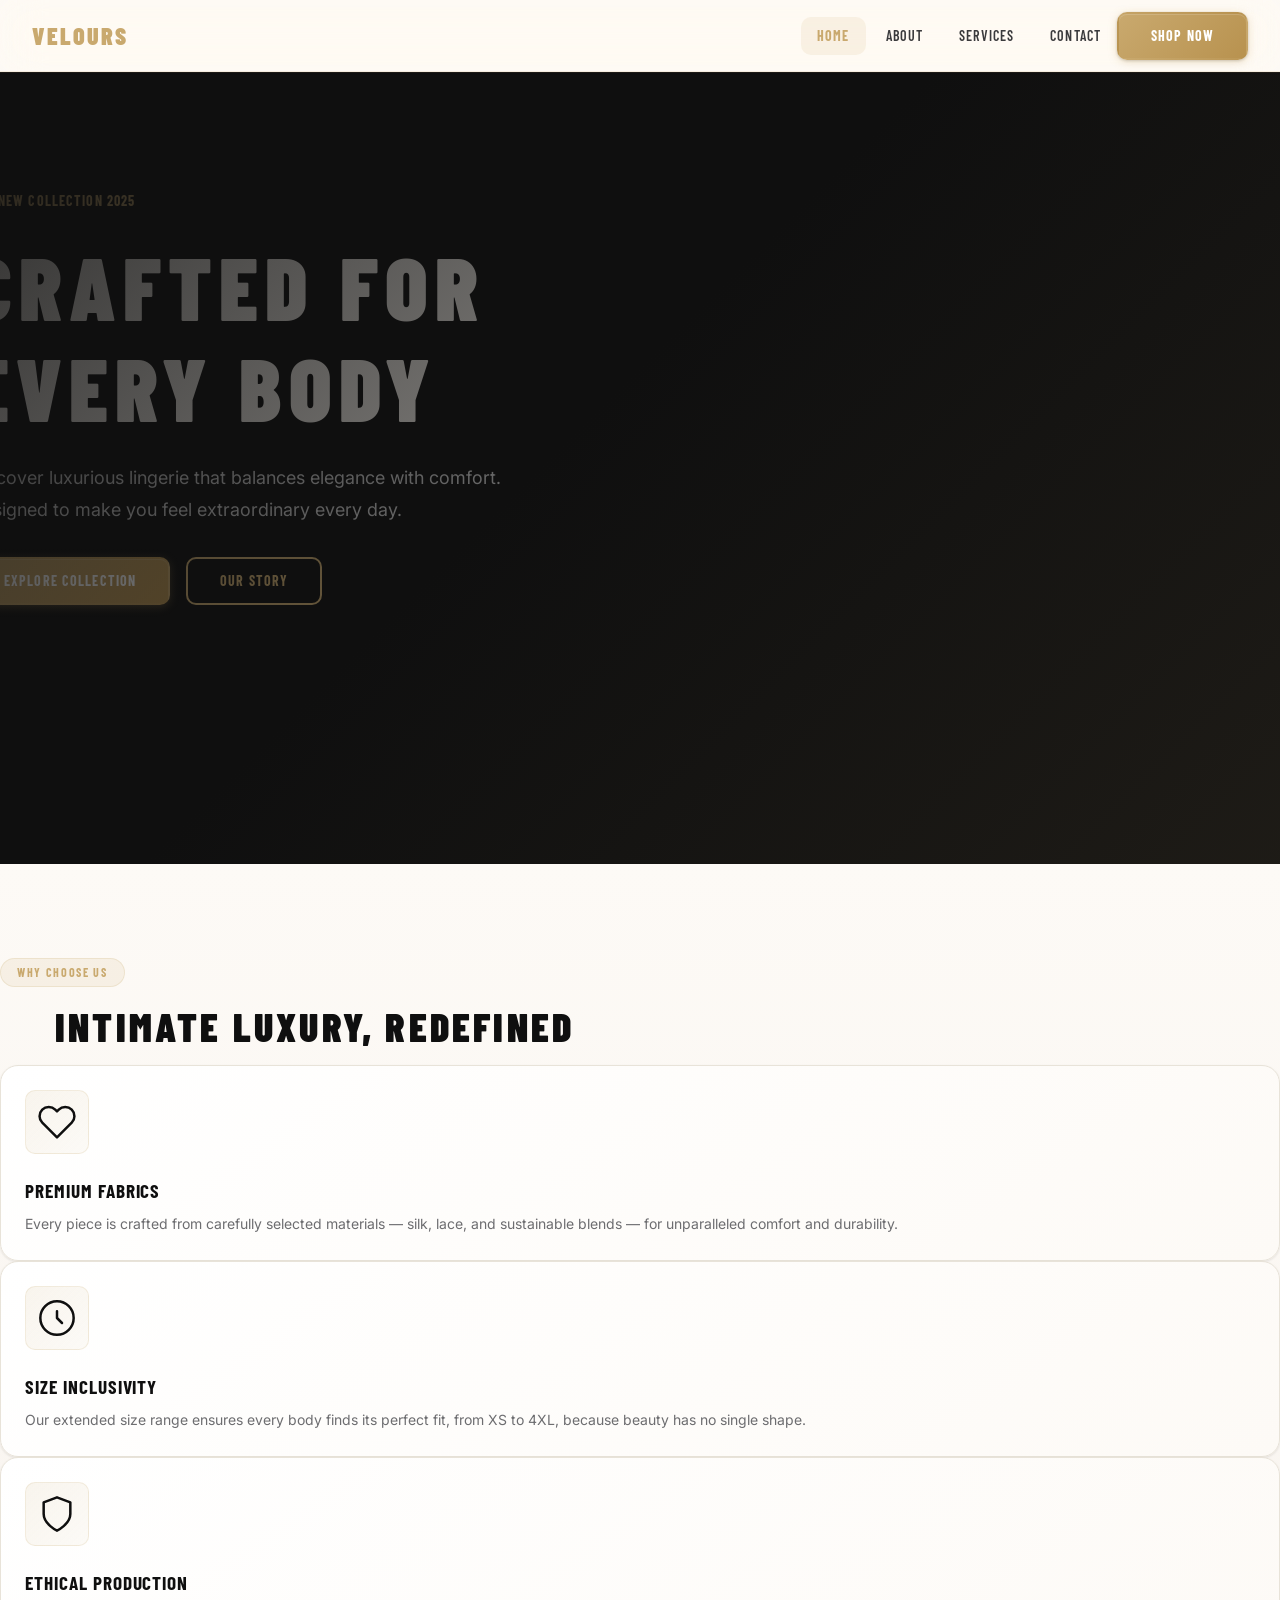
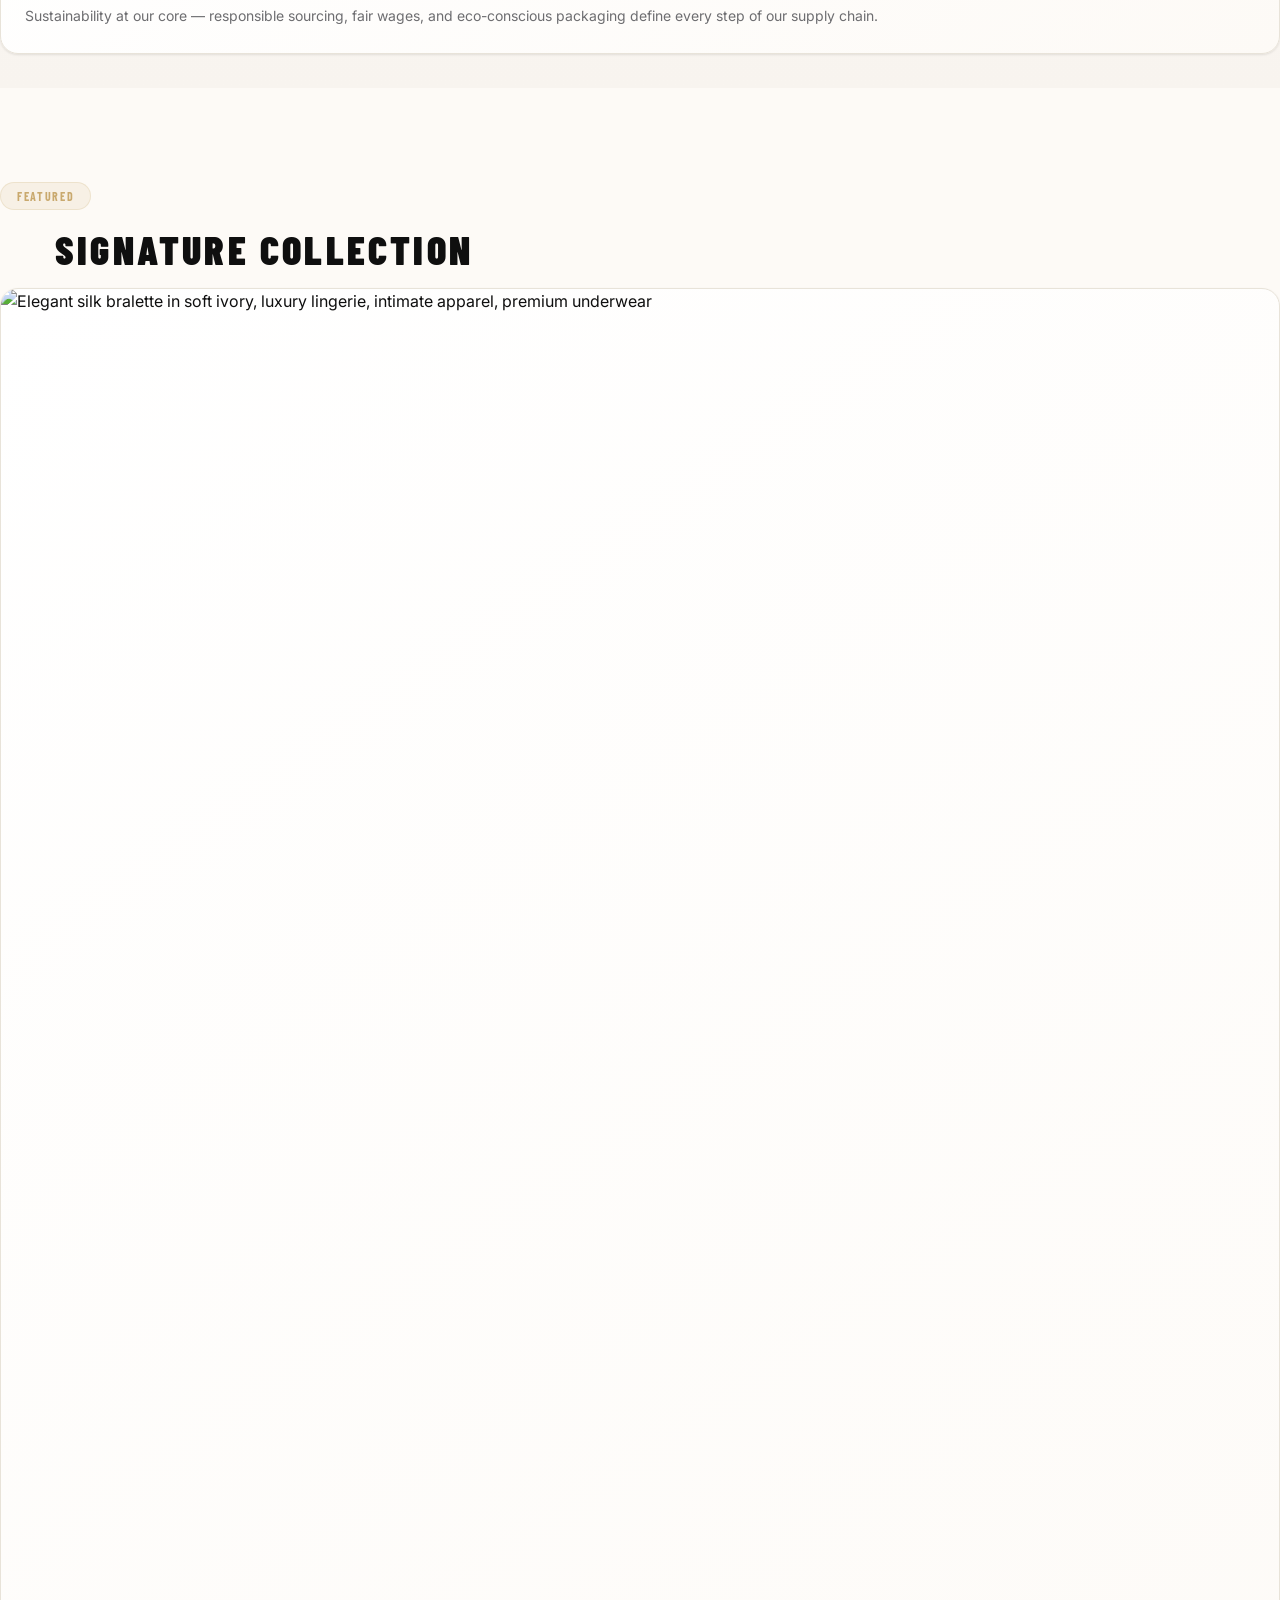
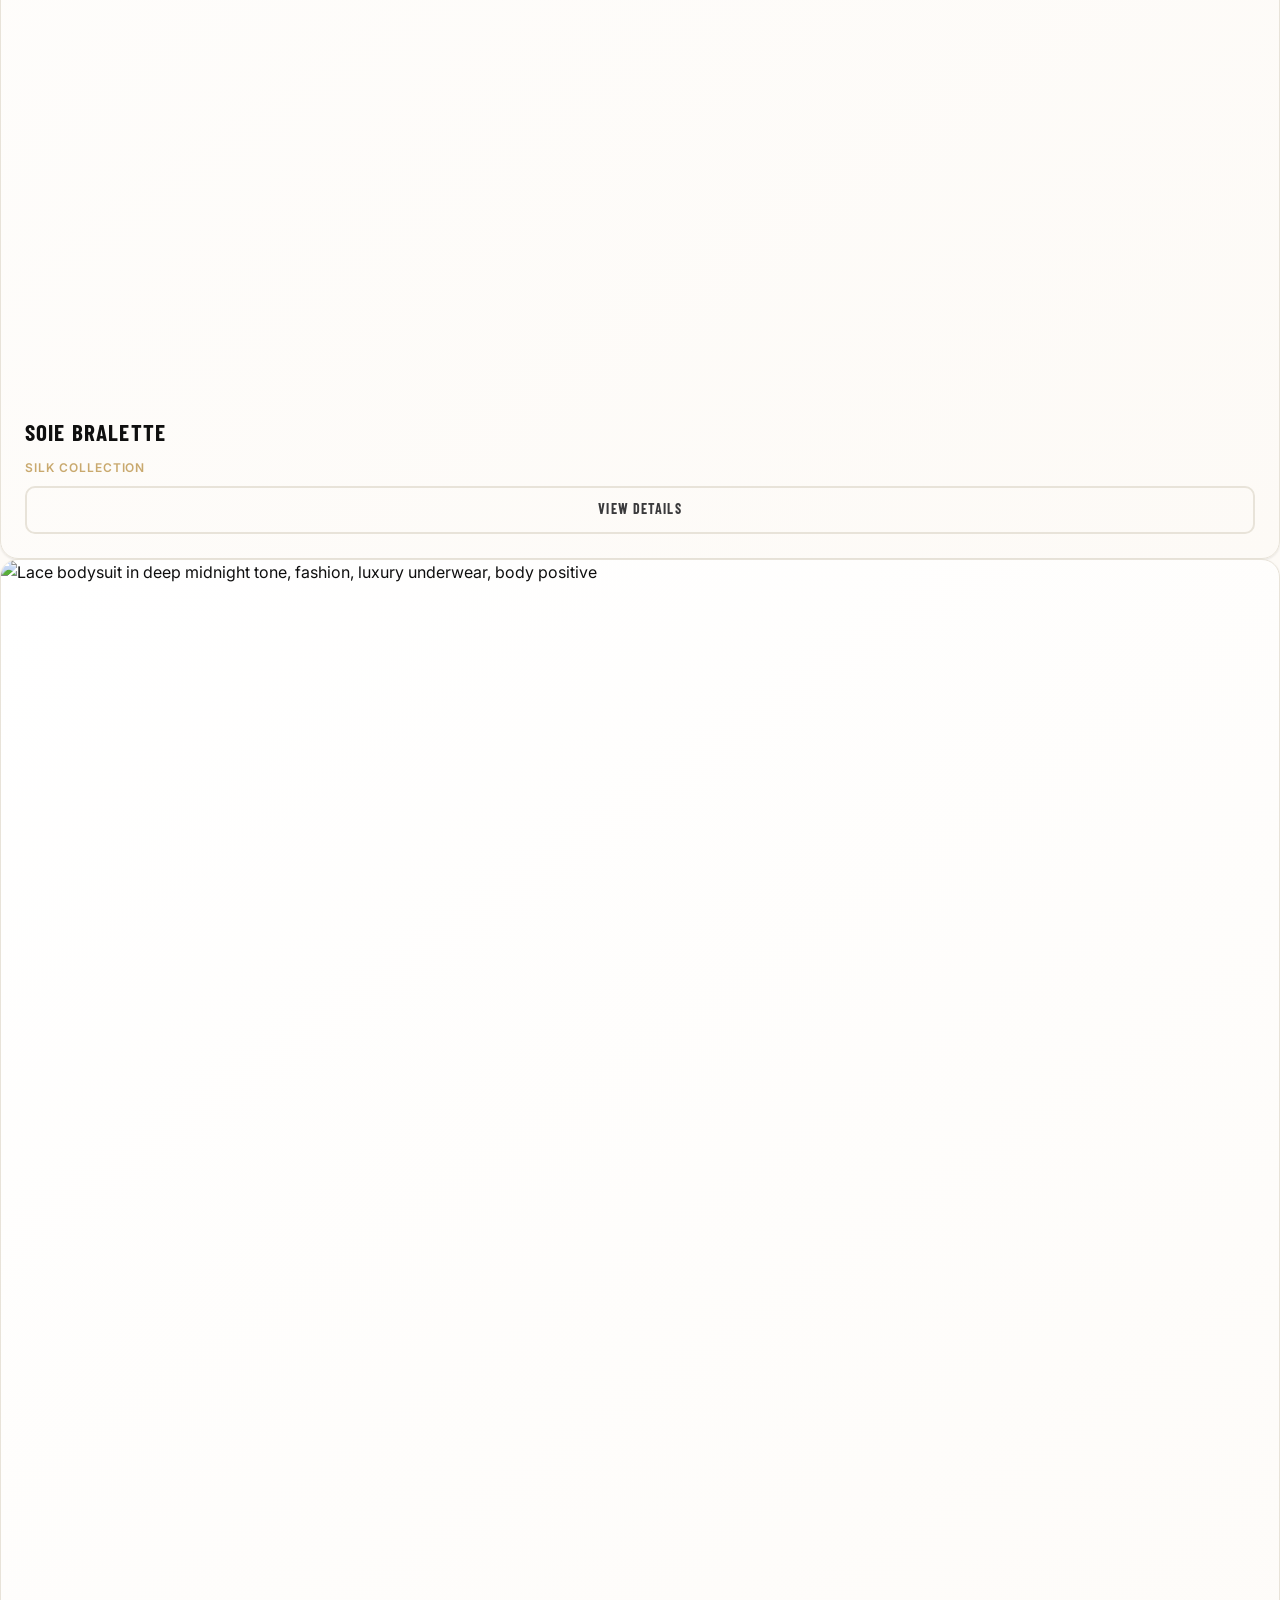
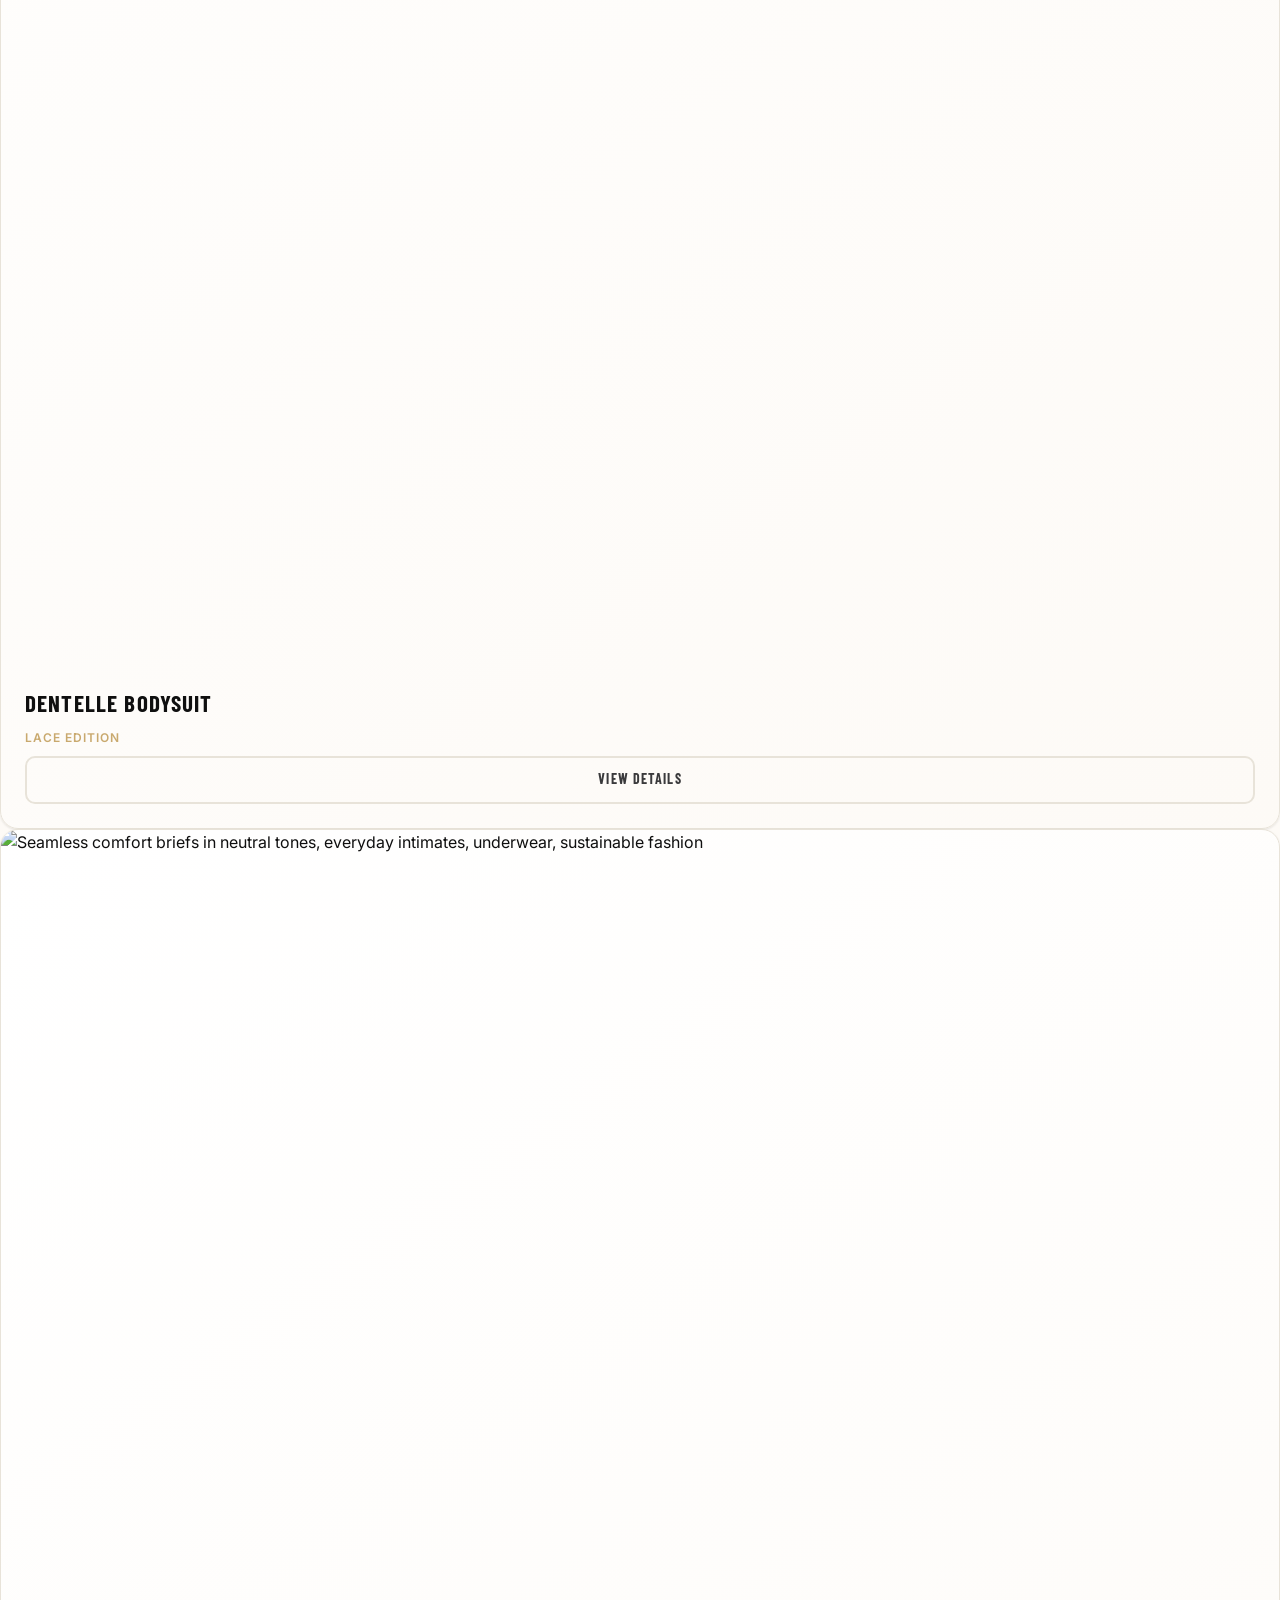
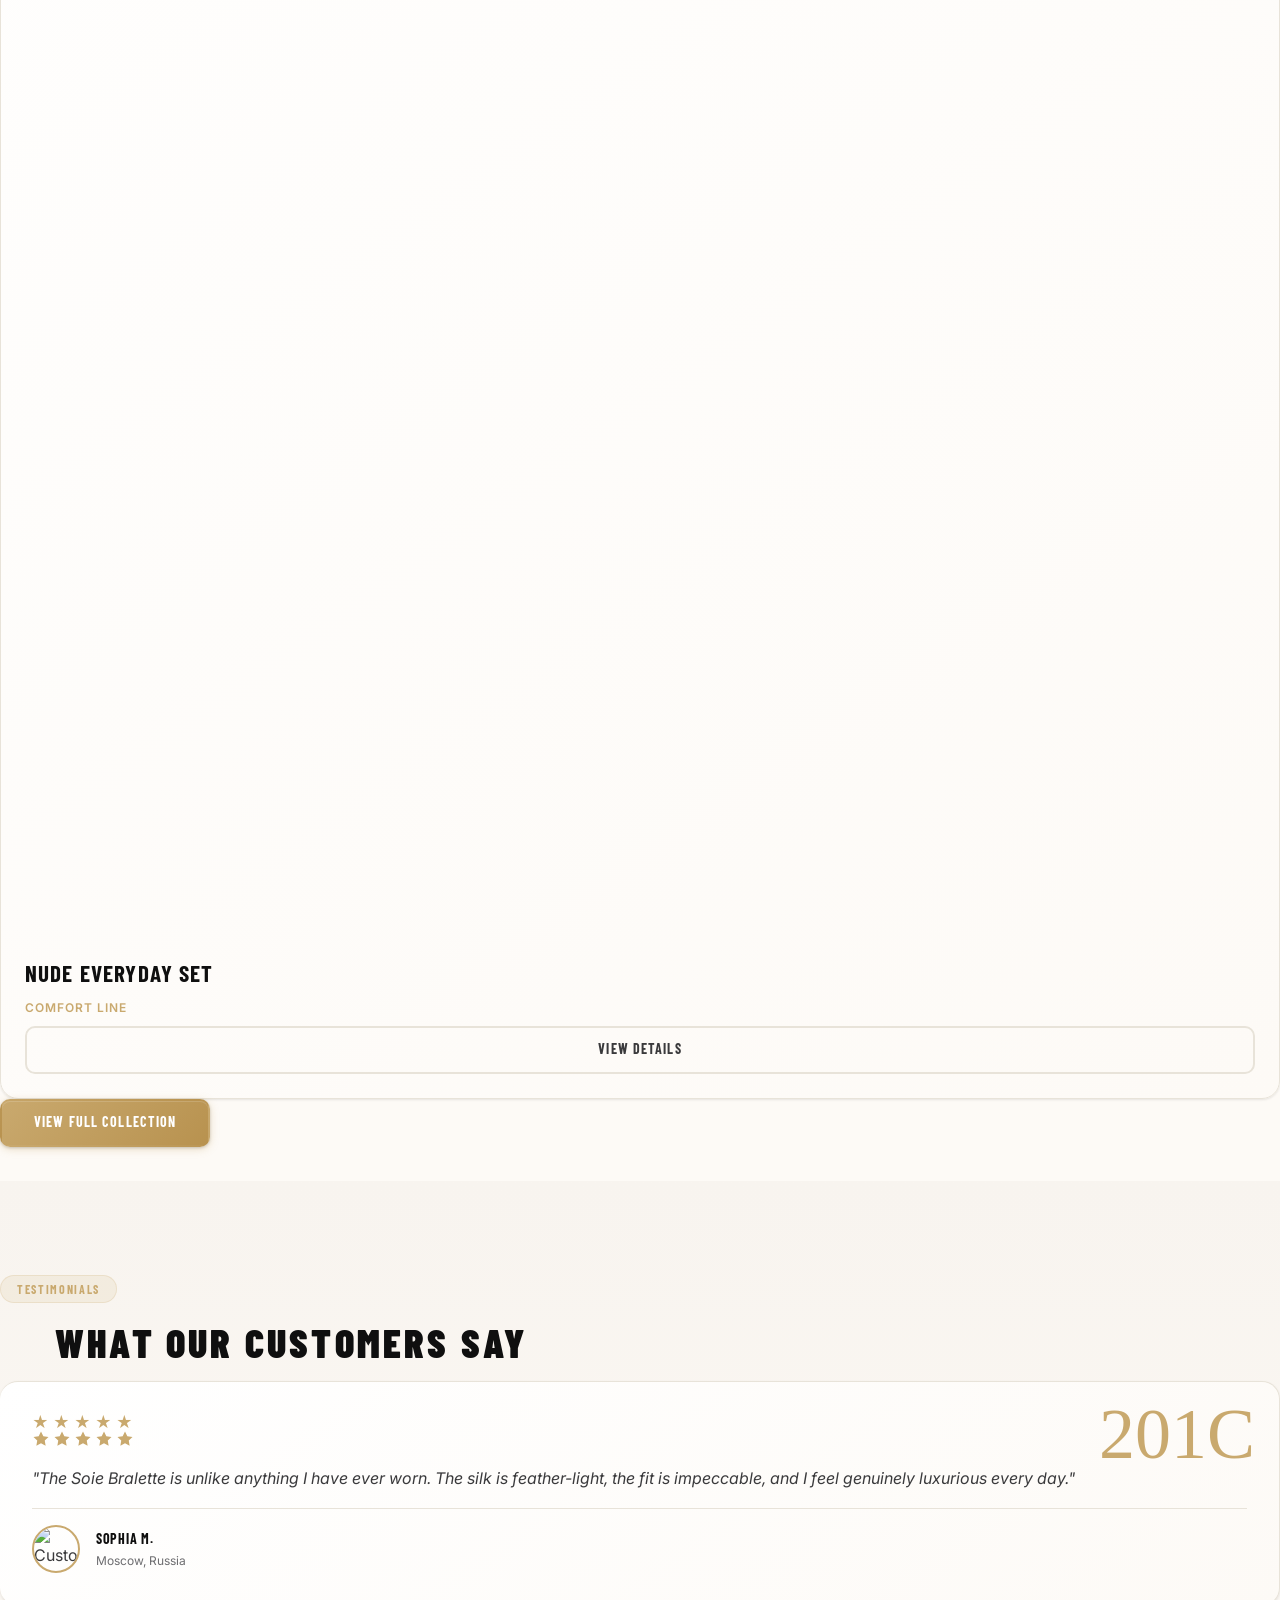
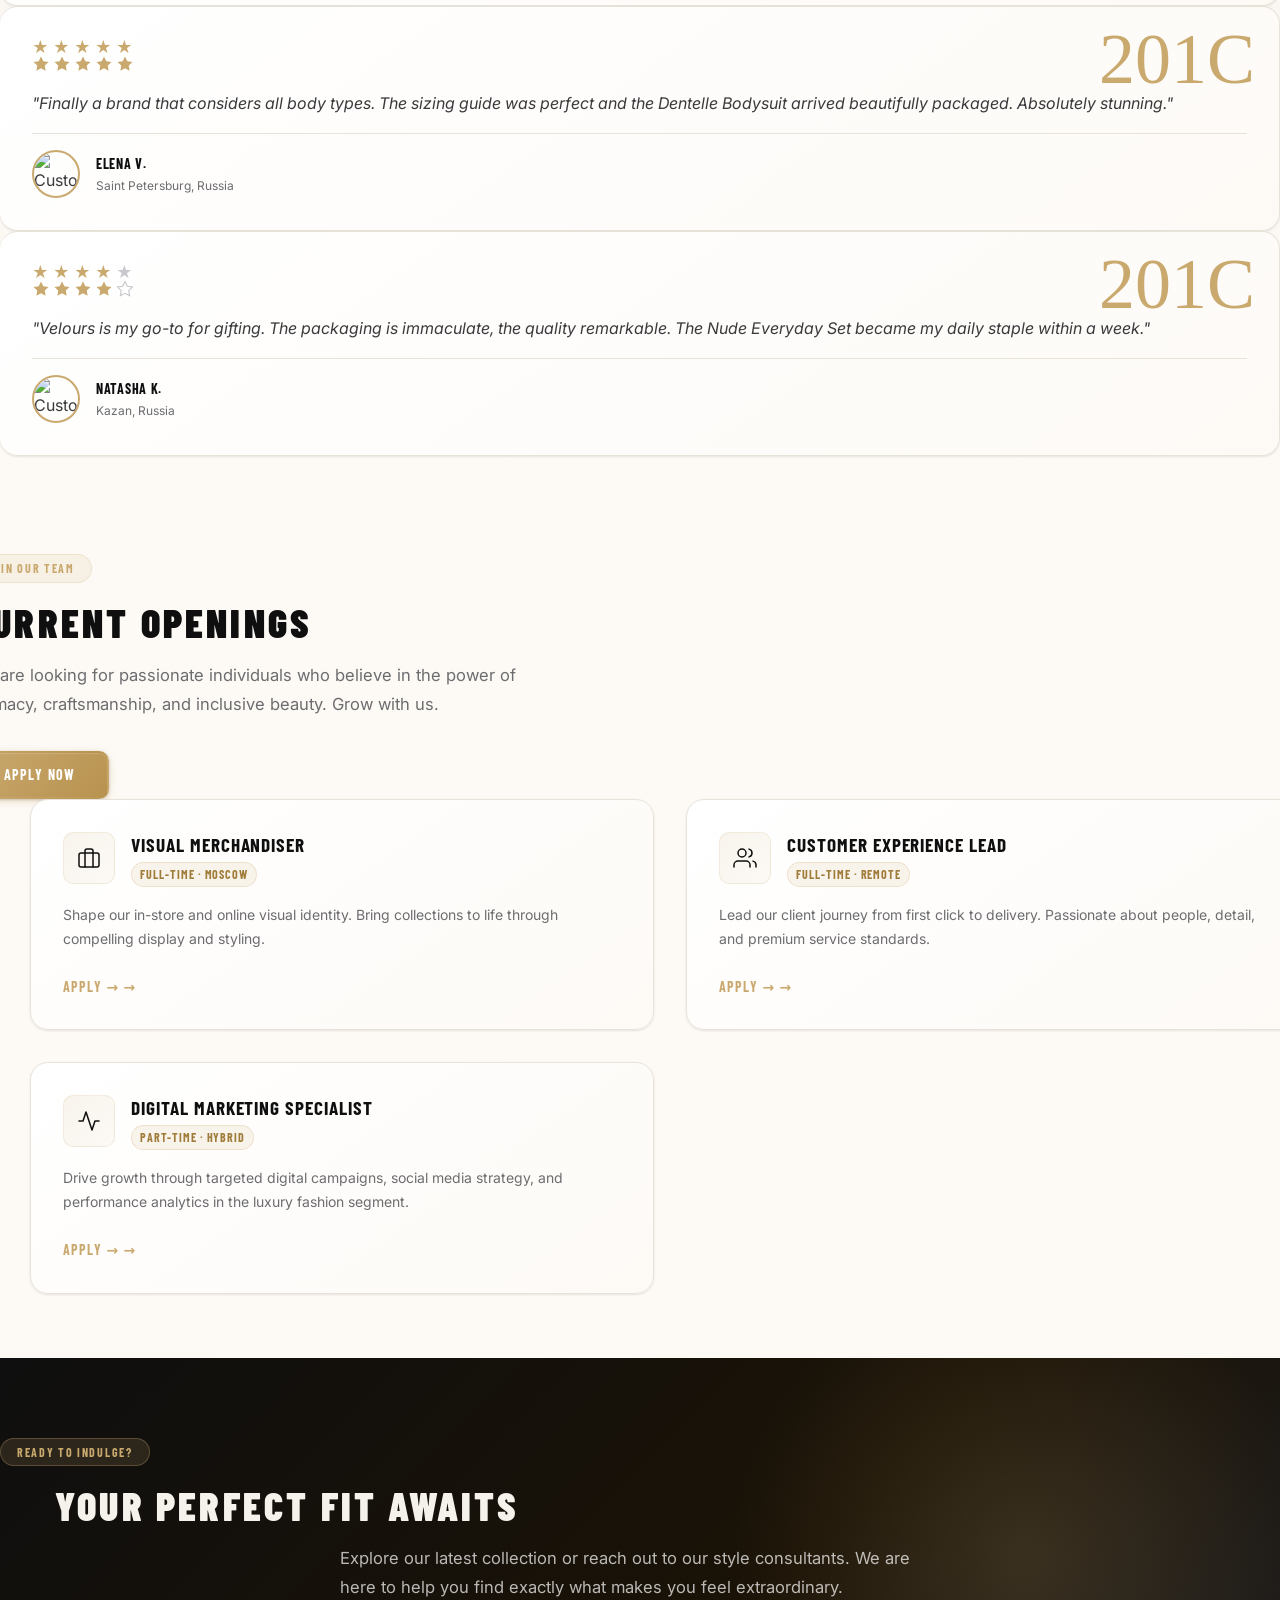
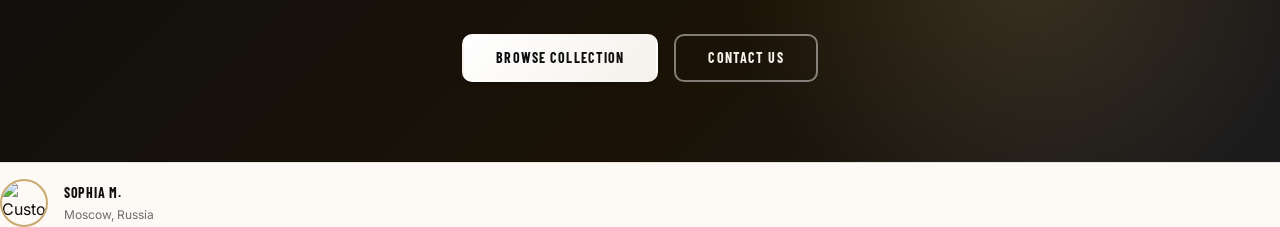
==== index.html @ e827fc66 "Initial commit: Batch msgbatch_01A84puMbPh1dYLcgkUMfbTE results" ====
<!doctype html>
<html lang="en">
 <head>
  <meta charset="UTF-8">
  <meta name="viewport" content="width=device-width, initial-scale=1.0">
  <title>domain — Luxury Lingerie Store</title>
  <meta name="description" content="domain offers a curated collection of luxury lingerie, premium underwear, and intimate apparel crafted for comfort and elegance.">
  <meta name="robots" content="index, follow">
  <link rel="canonical" href="https://domain.com/">
  <meta property="og:type" content="website">
  <meta property="og:title" content="domain — Luxury Lingerie Store">
  <meta property="og:description" content="Discover our curated luxury lingerie collection. Premium intimate apparel designed for every body.">
  <meta property="og:url" content="https://domain.com/">
  <meta property="og:image" content="https://images.unsplash.com/photo-1512436991641-6745cdb1723f?w=1200&amp;q=80">
  <meta property="og:locale" content="en_US">
  <link rel="stylesheet" href="style.css">
  <link rel="icon" type="image/png" href="/favicon.png">
  <link rel="apple-touch-icon" href="/apple-touch-icon.png">
 </head>
 <body>
  <header class="l-header navbar navbar-expand-md sticky-top" role="banner">
   <div class="container">
    <a class="navbar-brand c-logo" href="/" aria-label="Velours Intimates — Home"> <span class="c-logo__text">VELOURS</span> </a>
    <button class="c-nav__toggle navbar-toggler" type="button" data-bs-toggle="collapse" data-bs-target="#navMenu" aria-controls="navMenu" aria-expanded="false" aria-label="Toggle navigation"><span class="navbar-toggler-icon"></span></button>
    <div class="collapse navbar-collapse" id="navMenu">
     <ul class="navbar-nav ms-auto c-nav__list" role="list">
      <li class="nav-item c-nav__item" role="listitem"><a class="nav-link c-nav__link is-active" href="/" aria-current="page">Home</a></li>
      <li class="nav-item c-nav__item" role="listitem"><a class="nav-link c-nav__link" href="about.html">About</a></li>
      <li class="nav-item c-nav__item" role="listitem"><a class="nav-link c-nav__link" href="services.html">Services</a></li>
      <li class="nav-item c-nav__item" role="listitem"><a class="nav-link c-nav__link" href="contact.html">Contact</a></li>
     </ul>
     <a href="contact.html" class="c-button c-button--primary ms-md-4">Shop Now</a>
    </div>
   </div>
  </header>
  <main id="main-content" role="main">
   <section class="l-section l-section--hero" aria-label="Hero banner" id="hero">
    <div class="hero-overlay" aria-hidden="true"></div>
    <div class="container position-relative">
     <div class="row align-items-center min-vh-hero">
      <div class="col-12 col-md-7" data-aos="fade-right" data-aos-duration="800">
       <span class="hero-eyebrow">New Collection 2025</span>
       <h1 class="hero-title">Crafted for
        <br>
        Every Body</h1>
       <p class="hero-subtitle">Discover luxurious lingerie that balances elegance with comfort. Designed to make you feel extraordinary every day.</p>
       <div class="hero-cta-group">
        <a href="services.html" class="c-button c-button--primary">Explore Collection</a> <a href="about.html" class="c-button c-button--outline ms-3">Our Story</a>
       </div>
      </div>
     </div>
    </div>
   </section>
   <section class="l-section l-section--features" aria-labelledby="features-heading" id="features">
    <div class="container">
     <div class="row text-center mb-5">
      <div class="col-12">
       <span class="section-eyebrow" data-aos="fade-up">Why Choose Us</span>
       <h2 id="features-heading" class="section-title" data-aos="fade-up" data-aos-delay="100">Intimate Luxury, Redefined</h2>
      </div>
     </div>
     <div class="row g-4">
      <div class="col-12 col-md-6 col-lg-4">
       <div class="c-card h-100" data-aos="fade-up" data-aos-delay="0">
        <div class="c-card__icon" aria-hidden="true">
         <svg xmlns="http://www.w3.org/2000/svg" width="40" height="40" viewBox="0 0 24 24" fill="none" stroke="currentColor" stroke-width="1.5" stroke-linecap="round" stroke-linejoin="round" aria-hidden="true" focusable="false">
          <path d="M20.84 4.61a5.5 5.5 0 0 0-7.78 0L12 5.67l-1.06-1.06a5.5 5.5 0 0 0-7.78 7.78l1.06 1.06L12 21.23l7.78-7.78 1.06-1.06a5.5 5.5 0 0 0 0-7.78z"></path>
         </svg>
        </div>
        <div class="c-card__body">
         <h3 class="c-card__title">Premium Fabrics</h3>
         <p class="c-card__text">Every piece is crafted from carefully selected materials — silk, lace, and sustainable blends — for unparalleled comfort and durability.</p>
        </div>
       </div>
      </div>
      <div class="col-12 col-md-6 col-lg-4">
       <div class="c-card h-100" data-aos="fade-up" data-aos-delay="120">
        <div class="c-card__icon" aria-hidden="true">
         <svg xmlns="http://www.w3.org/2000/svg" width="40" height="40" viewBox="0 0 24 24" fill="none" stroke="currentColor" stroke-width="1.5" stroke-linecap="round" stroke-linejoin="round" aria-hidden="true" focusable="false">
          <circle cx="12" cy="12" r="10"></circle> <path d="M12 8v4l3 3"></path>
         </svg>
        </div>
        <div class="c-card__body">
         <h3 class="c-card__title">Size Inclusivity</h3>
         <p class="c-card__text">Our extended size range ensures every body finds its perfect fit, from XS to 4XL, because beauty has no single shape.</p>
        </div>
       </div>
      </div>
      <div class="col-12 col-md-6 col-lg-4">
       <div class="c-card h-100" data-aos="fade-up" data-aos-delay="240">
        <div class="c-card__icon" aria-hidden="true">
         <svg xmlns="http://www.w3.org/2000/svg" width="40" height="40" viewBox="0 0 24 24" fill="none" stroke="currentColor" stroke-width="1.5" stroke-linecap="round" stroke-linejoin="round" aria-hidden="true" focusable="false">
          <path d="M12 22s8-4 8-10V5l-8-3-8 3v7c0 6 8 10 8 10z"></path>
         </svg>
        </div>
        <div class="c-card__body">
         <h3 class="c-card__title">Ethical Production</h3>
         <p class="c-card__text">Sustainability at our core — responsible sourcing, fair wages, and eco-conscious packaging define every step of our supply chain.</p>
        </div>
       </div>
      </div>
     </div>
    </div>
   </section>
   <section class="l-section l-section--collection" aria-labelledby="collection-heading" id="collection">
    <div class="container">
     <div class="row text-center mb-5">
      <div class="col-12">
       <span class="section-eyebrow" data-aos="fade-up">Featured</span>
       <h2 id="collection-heading" class="section-title" data-aos="fade-up" data-aos-delay="100">Signature Collection</h2>
      </div>
     </div>
     <div class="row g-4">
      <div class="col-12 col-md-6 col-lg-4">
       <article class="c-product-card" data-aos="fade-up" data-aos-delay="0">
        <div class="ratio ratio-3x4 c-product-card__media">
         <img src="https://images.unsplash.com/photo-1594938298603-c8148c4dae35?w=600&amp;q=80" alt="Elegant silk bralette in soft ivory, luxury lingerie, intimate apparel, premium underwear" class="img-fluid" width="600" height="800" loading="lazy">
        </div>
        <div class="c-product-card__body">
         <h3 class="c-product-card__title">Soie Bralette</h3>
         <p class="c-product-card__category">Silk Collection</p>
         <a href="services.html" class="c-button c-button--ghost mt-auto" aria-label="View Soie Bralette details">View Details</a>
        </div>
       </article>
      </div>
      <div class="col-12 col-md-6 col-lg-4">
       <article class="c-product-card" data-aos="fade-up" data-aos-delay="130">
        <div class="ratio ratio-3x4 c-product-card__media">
         <img src="https://images.unsplash.com/photo-1515886657613-9f3515b0c78f?w=600&amp;q=80" alt="Lace bodysuit in deep midnight tone, fashion, luxury underwear, body positive" class="img-fluid" width="600" height="800" loading="lazy">
        </div>
        <div class="c-product-card__body">
         <h3 class="c-product-card__title">Dentelle Bodysuit</h3>
         <p class="c-product-card__category">Lace Edition</p>
         <a href="services.html" class="c-button c-button--ghost mt-auto" aria-label="View Dentelle Bodysuit details">View Details</a>
        </div>
       </article>
      </div>
      <div class="col-12 col-md-6 col-lg-4">
       <article class="c-product-card" data-aos="fade-up" data-aos-delay="260">
        <div class="ratio ratio-3x4 c-product-card__media">
         <img src="https://images.unsplash.com/photo-1512436991641-6745cdb1723f?w=600&amp;q=80" alt="Seamless comfort briefs in neutral tones, everyday intimates, underwear, sustainable fashion" class="img-fluid" width="600" height="800" loading="lazy">
        </div>
        <div class="c-product-card__body">
         <h3 class="c-product-card__title">Nude Everyday Set</h3>
         <p class="c-product-card__category">Comfort Line</p>
         <a href="services.html" class="c-button c-button--ghost mt-auto" aria-label="View Nude Everyday Set details">View Details</a>
        </div>
       </article>
      </div>
     </div>
     <div class="row mt-5">
      <div class="col-12 text-center" data-aos="fade-up">
       <a href="services.html" class="c-button c-button--primary">View Full Collection</a>
      </div>
     </div>
    </div>
   </section>
   <section class="l-section l-section--ratings" aria-labelledby="ratings-heading" id="ratings">
    <div class="container">
     <div class="row text-center mb-5">
      <div class="col-12">
       <span class="section-eyebrow" data-aos="fade-up">Testimonials</span>
       <h2 id="ratings-heading" class="section-title" data-aos="fade-up" data-aos-delay="100">What Our Customers Say</h2>
      </div>
     </div>
     <div class="row g-4">
      <div class="col-12 col-md-6 col-lg-4">
       <blockquote class="c-review" data-aos="fade-up" data-aos-delay="0">
        <div class="c-review__stars" aria-label="5 out of 5 stars" role="img">
         <span class="c-review__star" aria-hidden="true"> 
          <svg xmlns="http://www.w3.org/2000/svg" width="18" height="18" viewBox="0 0 24 24" fill="currentColor" aria-hidden="true" focusable="false">
           <polygon points="12 2 15.09 8.26 22 9.27 17 14.14 18.18 21.02 12 17.77 5.82 21.02 7 14.14 2 9.27 8.91 8.26 12 2" />
          </svg> 
         </span> <span class="c-review__star" aria-hidden="true"> 
          <svg xmlns="http://www.w3.org/2000/svg" width="18" height="18" viewBox="0 0 24 24" fill="currentColor" aria-hidden="true" focusable="false">
           <polygon points="12 2 15.09 8.26 22 9.27 17 14.14 18.18 21.02 12 17.77 5.82 21.02 7 14.14 2 9.27 8.91 8.26 12 2" />
          </svg> 
         </span> <span class="c-review__star" aria-hidden="true"> 
          <svg xmlns="http://www.w3.org/2000/svg" width="18" height="18" viewBox="0 0 24 24" fill="currentColor" aria-hidden="true" focusable="false">
           <polygon points="12 2 15.09 8.26 22 9.27 17 14.14 18.18 21.02 12 17.77 5.82 21.02 7 14.14 2 9.27 8.91 8.26 12 2" />
          </svg> 
         </span> <span class="c-review__star" aria-hidden="true"> 
          <svg xmlns="http://www.w3.org/2000/svg" width="18" height="18" viewBox="0 0 24 24" fill="currentColor" aria-hidden="true" focusable="false">
           <polygon points="12 2 15.09 8.26 22 9.27 17 14.14 18.18 21.02 12 17.77 5.82 21.02 7 14.14 2 9.27 8.91 8.26 12 2" />
          </svg> 
         </span> <span class="c-review__star" aria-hidden="true"> 
          <svg xmlns="http://www.w3.org/2000/svg" width="18" height="18" viewBox="0 0 24 24" fill="currentColor" aria-hidden="true" focusable="false">
           <polygon points="12 2 15.09 8.26 22 9.27 17 14.14 18.18 21.02 12 17.77 5.82 21.02 7 14.14 2 9.27 8.91 8.26 12 2" />
          </svg> 
         </span>
        </div>
        <p class="c-review__text">"The Soie Bralette is unlike anything I have ever worn. The silk is feather-light, the fit is impeccable, and I feel genuinely luxurious every day."</p>
        <footer class="c-review__author">
         <div class="c-review__avatar" aria-hidden="true">
          <img src="https://images.unsplash.com/photo-1531746020798-e6953c6e8e04?w=80&amp;h=80&amp;fit=crop&amp;q=80" alt="Customer portrait, satisfied buyer, domain review" width="48" height="48" loading="lazy">
         </div>
         <div>
          <cite class="c-review__name">Sophia M.</cite> <span class="c-review__location">Moscow, Russia</span>
         </div>
        </footer>
       </blockquote>
      </div>
      <div class="col-12 col-md-6 col-lg-4">
       <blockquote class="c-review" data-aos="fade-up" data-aos-delay="150">
        <div class="c-review__stars" aria-label="5 out of 5 stars" role="img">
         <span class="c-review__star" aria-hidden="true"> 
          <svg xmlns="http://www.w3.org/2000/svg" width="18" height="18" viewBox="0 0 24 24" fill="currentColor" aria-hidden="true" focusable="false">
           <polygon points="12 2 15.09 8.26 22 9.27 17 14.14 18.18 21.02 12 17.77 5.82 21.02 7 14.14 2 9.27 8.91 8.26 12 2" />
          </svg> 
         </span> <span class="c-review__star" aria-hidden="true"> 
          <svg xmlns="http://www.w3.org/2000/svg" width="18" height="18" viewBox="0 0 24 24" fill="currentColor" aria-hidden="true" focusable="false">
           <polygon points="12 2 15.09 8.26 22 9.27 17 14.14 18.18 21.02 12 17.77 5.82 21.02 7 14.14 2 9.27 8.91 8.26 12 2" />
          </svg> 
         </span> <span class="c-review__star" aria-hidden="true"> 
          <svg xmlns="http://www.w3.org/2000/svg" width="18" height="18" viewBox="0 0 24 24" fill="currentColor" aria-hidden="true" focusable="false">
           <polygon points="12 2 15.09 8.26 22 9.27 17 14.14 18.18 21.02 12 17.77 5.82 21.02 7 14.14 2 9.27 8.91 8.26 12 2" />
          </svg> 
         </span> <span class="c-review__star" aria-hidden="true"> 
          <svg xmlns="http://www.w3.org/2000/svg" width="18" height="18" viewBox="0 0 24 24" fill="currentColor" aria-hidden="true" focusable="false">
           <polygon points="12 2 15.09 8.26 22 9.27 17 14.14 18.18 21.02 12 17.77 5.82 21.02 7 14.14 2 9.27 8.91 8.26 12 2" />
          </svg> 
         </span> <span class="c-review__star" aria-hidden="true"> 
          <svg xmlns="http://www.w3.org/2000/svg" width="18" height="18" viewBox="0 0 24 24" fill="currentColor" aria-hidden="true" focusable="false">
           <polygon points="12 2 15.09 8.26 22 9.27 17 14.14 18.18 21.02 12 17.77 5.82 21.02 7 14.14 2 9.27 8.91 8.26 12 2" />
          </svg> 
         </span>
        </div>
        <p class="c-review__text">"Finally a brand that considers all body types. The sizing guide was perfect and the Dentelle Bodysuit arrived beautifully packaged. Absolutely stunning."</p>
        <footer class="c-review__author">
         <div class="c-review__avatar" aria-hidden="true">
          <img src="https://images.unsplash.com/photo-1508214751196-bcfd4ca60f91?w=80&amp;h=80&amp;fit=crop&amp;q=80" alt="Customer portrait, fashion lover, domain testimonial" width="48" height="48" loading="lazy">
         </div>
         <div>
          <cite class="c-review__name">Elena V.</cite> <span class="c-review__location">Saint Petersburg, Russia</span>
         </div>
        </footer>
       </blockquote>
      </div>
      <div class="col-12 col-md-6 col-lg-4">
       <blockquote class="c-review" data-aos="fade-up" data-aos-delay="300">
        <div class="c-review__stars" aria-label="4 out of 5 stars" role="img">
         <span class="c-review__star" aria-hidden="true"> 
          <svg xmlns="http://www.w3.org/2000/svg" width="18" height="18" viewBox="0 0 24 24" fill="currentColor" aria-hidden="true" focusable="false">
           <polygon points="12 2 15.09 8.26 22 9.27 17 14.14 18.18 21.02 12 17.77 5.82 21.02 7 14.14 2 9.27 8.91 8.26 12 2" />
          </svg> 
         </span> <span class="c-review__star" aria-hidden="true"> 
          <svg xmlns="http://www.w3.org/2000/svg" width="18" height="18" viewBox="0 0 24 24" fill="currentColor" aria-hidden="true" focusable="false">
           <polygon points="12 2 15.09 8.26 22 9.27 17 14.14 18.18 21.02 12 17.77 5.82 21.02 7 14.14 2 9.27 8.91 8.26 12 2" />
          </svg> 
         </span> <span class="c-review__star" aria-hidden="true"> 
          <svg xmlns="http://www.w3.org/2000/svg" width="18" height="18" viewBox="0 0 24 24" fill="currentColor" aria-hidden="true" focusable="false">
           <polygon points="12 2 15.09 8.26 22 9.27 17 14.14 18.18 21.02 12 17.77 5.82 21.02 7 14.14 2 9.27 8.91 8.26 12 2" />
          </svg> 
         </span> <span class="c-review__star" aria-hidden="true"> 
          <svg xmlns="http://www.w3.org/2000/svg" width="18" height="18" viewBox="0 0 24 24" fill="currentColor" aria-hidden="true" focusable="false">
           <polygon points="12 2 15.09 8.26 22 9.27 17 14.14 18.18 21.02 12 17.77 5.82 21.02 7 14.14 2 9.27 8.91 8.26 12 2" />
          </svg> 
         </span> <span class="c-review__star c-review__star--empty" aria-hidden="true"> 
          <svg xmlns="http://www.w3.org/2000/svg" width="18" height="18" viewBox="0 0 24 24" fill="none" stroke="currentColor" stroke-width="1.5" aria-hidden="true" focusable="false">
           <polygon points="12 2 15.09 8.26 22 9.27 17 14.14 18.18 21.02 12 17.77 5.82 21.02 7 14.14 2 9.27 8.91 8.26 12 2" />
          </svg> 
         </span>
        </div>
        <p class="c-review__text">"Velours is my go-to for gifting. The packaging is immaculate, the quality remarkable. The Nude Everyday Set became my daily staple within a week."</p>
        <footer class="c-review__author">
         <div class="c-review__avatar" aria-hidden="true">
          <img src="https://images.unsplash.com/photo-1534528741775-53994a69daeb?w=80&amp;h=80&amp;fit=crop&amp;q=80" alt="Customer portrait, lifestyle shopper, domain review" width="48" height="48" loading="lazy">
         </div>
         <div>
          <cite class="c-review__name">Natasha K.</cite> <span class="c-review__location">Kazan, Russia</span>
         </div>
        </footer>
       </blockquote>
      </div>
     </div>
    </div>
   </section>
   <section class="l-section l-section--careers" aria-labelledby="careers-heading" id="careers">
    <div class="container">
     <div class="row align-items-center g-5">
      <div class="col-12 col-lg-5" data-aos="fade-right">
       <span class="section-eyebrow">Join Our Team</span>
       <h2 id="careers-heading" class="section-title">Current Openings</h2>
       <p class="section-subtitle">We are looking for passionate individuals who believe in the power of intimacy, craftsmanship, and inclusive beauty. Grow with us.</p>
       <a href="contact.html" class="c-button c-button--primary">Apply Now</a>
      </div>
      <div class="col-12 col-lg-7">
       <div class="l-grid">
        <div class="c-job-card" data-aos="fade-left" data-aos-delay="0">
         <div class="c-job-card__header">
          <div class="c-job-card__icon" aria-hidden="true">
           <svg xmlns="http://www.w3.org/2000/svg" width="24" height="24" viewBox="0 0 24 24" fill="none" stroke="currentColor" stroke-width="1.5" stroke-linecap="round" stroke-linejoin="round" aria-hidden="true" focusable="false">
            <rect x="2" y="7" width="20" height="14" rx="2" ry="2"></rect><path d="M16 21V5a2 2 0 0 0-2-2h-4a2 2 0 0 0-2 2v16"></path>
           </svg>
          </div>
          <div>
           <h3 class="c-job-card__title">Visual Merchandiser</h3>
           <span class="c-job-card__type">Full-time · Moscow</span>
          </div>
         </div>
         <p class="c-job-card__desc">Shape our in-store and online visual identity. Bring collections to life through compelling display and styling.</p>
         <a href="contact.html" class="c-job-card__link" aria-label="Apply for Visual Merchandiser position">Apply <span aria-hidden="true">→</span></a>
        </div>
        <div class="c-job-card" data-aos="fade-left" data-aos-delay="120">
         <div class="c-job-card__header">
          <div class="c-job-card__icon" aria-hidden="true">
           <svg xmlns="http://www.w3.org/2000/svg" width="24" height="24" viewBox="0 0 24 24" fill="none" stroke="currentColor" stroke-width="1.5" stroke-linecap="round" stroke-linejoin="round" aria-hidden="true" focusable="false">
            <path d="M17 21v-2a4 4 0 0 0-4-4H5a4 4 0 0 0-4 4v2"></path><circle cx="9" cy="7" r="4"></circle><path d="M23 21v-2a4 4 0 0 0-3-3.87"></path><path d="M16 3.13a4 4 0 0 1 0 7.75"></path>
           </svg>
          </div>
          <div>
           <h3 class="c-job-card__title">Customer Experience Lead</h3>
           <span class="c-job-card__type">Full-time · Remote</span>
          </div>
         </div>
         <p class="c-job-card__desc">Lead our client journey from first click to delivery. Passionate about people, detail, and premium service standards.</p>
         <a href="contact.html" class="c-job-card__link" aria-label="Apply for Customer Experience Lead position">Apply <span aria-hidden="true">→</span></a>
        </div>
        <div class="c-job-card" data-aos="fade-left" data-aos-delay="240">
         <div class="c-job-card__header">
          <div class="c-job-card__icon" aria-hidden="true">
           <svg xmlns="http://www.w3.org/2000/svg" width="24" height="24" viewBox="0 0 24 24" fill="none" stroke="currentColor" stroke-width="1.5" stroke-linecap="round" stroke-linejoin="round" aria-hidden="true" focusable="false">
            <polyline points="22 12 18 12 15 21 9 3 6 12 2 12"></polyline>
           </svg>
          </div>
          <div>
           <h3 class="c-job-card__title">Digital Marketing Specialist</h3>
           <span class="c-job-card__type">Part-time · Hybrid</span>
          </div>
         </div>
         <p class="c-job-card__desc">Drive growth through targeted digital campaigns, social media strategy, and performance analytics in the luxury fashion segment.</p>
         <a href="contact.html" class="c-job-card__link" aria-label="Apply for Digital Marketing Specialist position">Apply <span aria-hidden="true">→</span></a>
        </div>
       </div>
      </div>
     </div>
    </div>
   </section>
   <section class="l-section l-section--cta" aria-labelledby="cta-heading" id="cta">
    <div class="container">
     <div class="row justify-content-center text-center">
      <div class="col-12 col-md-9 col-lg-7" data-aos="zoom-in">
       <span class="section-eyebrow section-eyebrow--light">Ready to Indulge?</span>
       <h2 id="cta-heading" class="section-title section-title--light">Your Perfect Fit Awaits</h2>
       <p class="section-subtitle section-subtitle--light">Explore our latest collection or reach out to our style consultants. We are here to help you find exactly what makes you feel extraordinary.</p>
       <div class="cta-btn-group">
        <a href="services.html" class="c-button c-button--light">Browse Collection</a> <a href="contact.html" class="c-button c-button--outline-light ms-3">Contact Us</a>
       </div>
      </div>
     </div>
    </div>
   </section>
  </main>
  <footer class="c-review__author">
   <div class="c-review__avatar" aria-hidden="true">
    <img src="https://images.unsplash.com/photo-1531746020798-e6953c6e8e04?w=80&amp;h=80&amp;fit=crop&amp;q=80" alt="Customer portrait, satisfied buyer, Velours Intimates review" width="48" height="48" loading="lazy">
   </div>
   <div>
    <cite class="c-review__name">Sophia M.</cite> <span class="c-review__location">Moscow, Russia</span>
   </div>
  </footer>
  <script src="script.js" defer></script>
 </body>
</html>
---- style.css ----
@import url('https://fonts.googleapis.com/css2?family=Barlow+Condensed:wght@400;600;700;900&family=Inter:wght@400;500;600;700&display=swap');

:root {
  --color-primary: #c9a96e;
  --color-primary-hover: #b8924f;
  --color-primary-active: #a07c3a;
  --color-secondary: #f8f4ef;
  --color-accent: #c9a96e;
  --color-accent-muted: rgba(201, 169, 110, 0.12);

  --color-neutral-900: #0f0f0f;
  --color-neutral-800: #1c1c1e;
  --color-neutral-700: #3a3a3c;
  --color-neutral-600: #48484a;
  --color-neutral-500: #6d6d70;
  --color-neutral-400: #98989d;
  --color-neutral-300: #c7c7cc;
  --color-neutral-200: #e8e3d9;
  --color-neutral-100: #f5f1eb;
  --color-neutral-50: #fdfaf6;

  --color-error: #dc2626;
  --color-success: #16a34a;
  --color-warning: #d97706;
  --color-text: var(--color-neutral-900);
  --color-text-muted: var(--color-neutral-500);
  --color-bg: var(--color-neutral-50);
  --color-bg-alt: var(--color-secondary);
  --color-border: var(--color-neutral-200);

  --font-primary: 'Barlow Condensed', 'Arial Narrow', ui-sans-serif, system-ui, -apple-system, BlinkMacSystemFont, 'Segoe UI', sans-serif;
  --font-secondary: 'Inter', ui-sans-serif, system-ui, -apple-system, BlinkMacSystemFont, 'Segoe UI', sans-serif;
  --font-family-base: var(--font-secondary);
  --font-family-mono: ui-monospace, 'SFMono-Regular', 'Consolas', 'Liberation Mono', monospace;

  --font-size-xs: 0.75rem;
  --font-size-sm: 0.875rem;
  --font-size-base: 1rem;
  --font-size-lg: 1.125rem;
  --font-size-xl: 1.5rem;
  --font-size-2xl: 2rem;
  --font-size-3xl: 2.5rem;
  --font-size-4xl: 3.5rem;

  --font-weight-regular: 400;
  --font-weight-medium: 500;
  --font-weight-semibold: 600;
  --font-weight-bold: 700;
  --font-weight-black: 900;

  --line-height-tight: 1.15;
  --line-height-snug: 1.35;
  --line-height-normal: 1.55;
  --line-height-relaxed: 1.75;

  --letter-spacing-tight: -0.02em;
  --letter-spacing-caps: 0.08em;
  --letter-spacing-wide: 0.05em;

  --space-xs: 0.25rem;
  --space-sm: 0.5rem;
  --space: 0.75rem;
  --space-md: 1rem;
  --space-lg: 1.5rem;
  --space-xl: 2rem;
  --space-2xl: 3rem;
  --space-3xl: 4rem;
  --space-4xl: 5rem;

  --container-max-width: 1280px;
  --container-padding-x: var(--space-lg);
  --logo-w: 160px;
  --logo-h: 44px;
  --nav-h: 72px;
  --header-h: 72px;
  --footer-h: auto;

  --border-radius-sm: 4px;
  --border-radius-md: 10px;
  --border-radius-lg: 18px;
  --border-radius-xl: 28px;
  --border-radius-full: 9999px;

  --shadow-sm: 0 1px 3px rgba(0,0,0,0.06), 0 1px 2px rgba(0,0,0,0.04);
  --shadow-md: 0 4px 12px rgba(0,0,0,0.08), 0 2px 4px rgba(0,0,0,0.04);
  --shadow-lg: 0 12px 32px rgba(0,0,0,0.12), 0 4px 8px rgba(0,0,0,0.06);
  --shadow-xl: 0 24px 56px rgba(0,0,0,0.16), 0 8px 16px rgba(0,0,0,0.08);
  --shadow-inset: inset 0 1px 3px rgba(0,0,0,0.07);
  --shadow-glossy: inset 0 1px 0 rgba(255,255,255,0.15), 0 1px 3px rgba(0,0,0,0.2);

  --transition-fast: 150ms cubic-bezier(0.4,0,0.2,1);
  --transition-base: 220ms cubic-bezier(0.4,0,0.2,1);
  --transition-slow: 350ms cubic-bezier(0.4,0,0.2,1);

  --z-dropdown: 900;
  --z-nav: 1000;
  --z-modal: 1100;
  --z-toast: 1200;

  --bp-sm: 480px;
  --bp-md: 768px;
  --bp-lg: 1024px;
  --bp-xl: 1280px;
}

*,
*::before,
*::after {
  box-sizing: border-box;
  margin: 0;
  padding: 0;
}

html {
  scroll-behavior: smooth;
  font-size: 16px;
  max-width: 100%;
  overflow-x: hidden;
  -webkit-text-size-adjust: 100%;
}

body {
  font-family: var(--font-family-base);
  font-size: var(--font-size-base);
  font-weight: var(--font-weight-regular);
  line-height: var(--line-height-normal);
  color: var(--color-text);
  background-color: var(--color-bg);
  max-width: 100%;
  overflow-x: hidden;
  -webkit-font-smoothing: antialiased;
  -moz-osx-font-smoothing: grayscale;
}

img,
svg,
video {
  max-width: 100%;
  height: auto;
  display: block;
}

.row {
  --bs-gutter-x: 1.5rem;
}

.ratio {
  overflow: hidden;
}

[class="col"] {
  min-width: 0;
}

pre,
code,
table {
  max-width: 100%;
  overflow: auto;
}

ul,
ol {
  list-style: none;
}

a {
  color: var(--color-primary);
  text-decoration: none;
  transition: color var(--transition-base);
}

a:hover {
  color: var(--color-primary-hover);
}

a:focus-visible {
  outline: 2px solid var(--color-primary);
  outline-offset: 3px;
  border-radius: var(--border-radius-sm);
}

button {
  cursor: pointer;
  border: none;
  background: none;
  font-family: inherit;
}

button:focus-visible {
  outline: 2px solid var(--color-primary);
  outline-offset: 3px;
}

blockquote {
  border-left: 4px solid var(--color-primary);
  padding-left: var(--space-lg);
  font-style: italic;
  color: var(--color-neutral-700);
}

hr {
  border: none;
  border-top: 1px solid var(--color-border);
  margin-block: var(--space-xl);
}

[id] {
  scroll-margin-top: var(--nav-h);
}

h1, .h1,
h2, .h2,
h3, .h3,
h4, .h4,
h5, .h5,
h6, .h6 {
  font-family: var(--font-primary);
  font-weight: var(--font-weight-bold);
  line-height: var(--line-height-tight);
  letter-spacing: var(--letter-spacing-caps);
  text-transform: uppercase;
  color: var(--color-neutral-900);
  margin-top: var(--space-xl);
  margin-bottom: var(--space-md);
  max-width: 65ch;
}

h1:first-child,
h2:first-child,
h3:first-child {
  margin-top: 0;
}

h1, .h1 {
  font-size: clamp(2.2rem, 5vw, var(--font-size-4xl));
  font-weight: var(--font-weight-black);
  letter-spacing: var(--letter-spacing-caps);
  line-height: var(--line-height-tight);
}

h2, .h2 {
  font-size: clamp(1.7rem, 3.5vw, var(--font-size-3xl));
  font-weight: var(--font-weight-bold);
}

h3, .h3 {
  font-size: clamp(1.3rem, 2.5vw, var(--font-size-2xl));
  font-weight: var(--font-weight-bold);
}

h4, .h4 {
  font-size: clamp(1.1rem, 2vw, var(--font-size-xl));
  font-weight: var(--font-weight-semibold);
}

h5, .h5 {
  font-size: var(--font-size-lg);
  font-weight: var(--font-weight-semibold);
}

h6, .h6 {
  font-size: var(--font-size-base);
  font-weight: var(--font-weight-semibold);
}

p {
  font-size: clamp(var(--font-size-base), 1.1vw, var(--font-size-lg));
  line-height: var(--line-height-relaxed);
  color: var(--color-neutral-700);
  max-width: 65ch;
  margin-bottom: var(--space-md);
}

p:last-child {
  margin-bottom: 0;
}

lead,
.lead {
  font-size: clamp(var(--font-size-lg), 1.5vw, var(--font-size-xl));
  line-height: var(--line-height-relaxed);
  font-weight: var(--font-weight-regular);
  color: var(--color-neutral-700);
}

small,
.text-small {
  font-size: var(--font-size-sm);
  line-height: var(--line-height-normal);
}

.u-sr-only {
  position: absolute;
  width: 1px;
  height: 1px;
  padding: 0;
  margin: -1px;
  overflow: hidden;
  clip: rect(0, 0, 0, 0);
  white-space: nowrap;
  border: 0;
}

.u-no-scroll {
  overflow: hidden;
}

.u-text-center {
  text-align: center;
}

.u-text-center p,
.u-text-center h1,
.u-text-center h2,
.u-text-center h3 {
  margin-left: auto;
  margin-right: auto;
}

.u-mt-sm { margin-top: var(--space-sm); }
.u-mt-md { margin-top: var(--space-md); }
.u-mt-lg { margin-top: var(--space-lg); }
.u-mt-xl { margin-top: var(--space-xl); }
.u-mt-2xl { margin-top: var(--space-2xl); }

.u-mb-sm { margin-bottom: var(--space-sm); }
.u-mb-md { margin-bottom: var(--space-md); }
.u-mb-lg { margin-bottom: var(--space-lg); }
.u-mb-xl { margin-bottom: var(--space-xl); }
.u-mb-2xl { margin-bottom: var(--space-2xl); }

.u-accent-text {
  color: var(--color-primary);
}

.u-caps {
  text-transform: uppercase;
  letter-spacing: var(--letter-spacing-caps);
  font-family: var(--font-primary);
  font-weight: var(--font-weight-bold);
}

.u-divider {
  width: 60px;
  height: 3px;
  background: linear-gradient(90deg, var(--color-primary), var(--color-primary-hover));
  border-radius: var(--border-radius-full);
  margin-block: var(--space-lg);
}

.u-divider--center {
  margin-inline: auto;
}

.l-container {
  width: 100%;
  max-width: var(--container-max-width);
  margin-inline: auto;
  padding-inline: var(--space-lg);
}

@media (min-width: 768px) {
  .l-container {
    padding-inline: var(--space-xl);
  }
}

.l-section {
  padding-block: clamp(var(--space-2xl), 6vw, var(--space-3xl));
}

.l-section--hero {
  position: relative;
  min-height: 88vh;
  display: flex;
  align-items: center;
  overflow: hidden;
  background-color: var(--color-neutral-900);
  background-size: cover;
  background-position: center;
  background-repeat: no-repeat;
  padding-block: 0;
}

.l-section--alt {
  background-color: var(--color-bg-alt);
}

.l-section--dark {
  background-color: var(--color-neutral-900);
  color: var(--color-neutral-100);
}

.l-section--dark h1,
.l-section--dark h2,
.l-section--dark h3,
.l-section--dark h4,
.l-section--dark h5,
.l-section--dark h6 {
  color: var(--color-neutral-100);
}

.l-section--dark p {
  color: var(--color-neutral-300);
}

.l-section--features {
  background: linear-gradient(180deg, var(--color-neutral-50) 0%, var(--color-secondary) 100%);
}

.l-section--collection {
  background-color: var(--color-neutral-50);
}

.l-section--ratings {
  background: linear-gradient(180deg, var(--color-secondary) 0%, var(--color-neutral-50) 100%);
}

.l-section--careers {
  background-color: var(--color-neutral-50);
}

.l-section--cta {
  background: linear-gradient(135deg, var(--color-neutral-900) 0%, #1a1206 60%, var(--color-neutral-800) 100%);
  position: relative;
  overflow: hidden;
  padding-block: clamp(var(--space-3xl), 8vw, var(--space-4xl));
}

.l-section--cta::before {
  content: '';
  position: absolute;
  top: -30%;
  right: -5%;
  width: 50%;
  aspect-ratio: 1;
  background: radial-gradient(circle, rgba(201,169,110,0.18) 0%, transparent 65%);
  pointer-events: none;
  z-index: 0;
}

.l-section--cta > .container {
  position: relative;
  z-index: 1;
}

.l-section--page-hero {
  background: linear-gradient(135deg, var(--color-neutral-900) 0%, #1c1408 70%, var(--color-neutral-800) 100%);
  position: relative;
  overflow: hidden;
  padding-block: clamp(var(--space-2xl), 6vw, var(--space-3xl));
}

.l-section--page-hero::after {
  content: '';
  position: absolute;
  inset: 0;
  background: radial-gradient(ellipse 80% 60% at 0% 50%, rgba(201,169,110,0.08) 0%, transparent 60%);
  pointer-events: none;
  z-index: 0;
}

.l-section--page-hero .container {
  position: relative;
  z-index: 1;
}

.l-section__title {
  font-family: var(--font-primary);
  font-size: clamp(2rem, 5vw, var(--font-size-4xl));
  font-weight: var(--font-weight-black);
  text-transform: uppercase;
  letter-spacing: var(--letter-spacing-caps);
  color: var(--color-neutral-100);
  margin-top: 0;
  margin-bottom: var(--space-md);
  max-width: 100%;
}

.l-section__subtitle {
  font-size: clamp(var(--font-size-base), 1.5vw, var(--font-size-lg));
  color: rgba(255,255,255,0.72);
  max-width: 60ch;
  line-height: var(--line-height-relaxed);
  margin-bottom: var(--space-md);
}

.l-grid {
  display: flex;
  flex-direction: column;
}

@media (min-width: 768px) {
  .l-grid {
    display: grid;
    grid-template-columns: repeat(2, 1fr);
    gap: var(--space-lg);
  }
}

@media (min-width: 1024px) {
  .l-grid {
    grid-template-columns: repeat(2, 1fr);
    gap: var(--space-xl);
  }
}

.l-footer {
  background: linear-gradient(180deg, var(--color-neutral-900) 0%, #0a0a0a 100%);
  color: var(--color-neutral-300);
  padding-top: var(--space-3xl);
  padding-bottom: var(--space-xl);
  border-top: 1px solid rgba(255,255,255,0.06);
}

.l-footer__top {
  padding-bottom: var(--space-2xl);
  border-bottom: 1px solid rgba(255,255,255,0.08);
  margin-bottom: var(--space-xl);
}

.l-footer__brand .c-logo__text {
  color: var(--color-neutral-100);
}

.l-footer__tagline {
  font-size: var(--font-size-sm);
  color: rgba(255,255,255,0.48);
  margin-top: var(--space-sm);
  margin-bottom: 0;
  max-width: 100%;
}

.l-footer__heading {
  font-family: var(--font-primary);
  font-size: var(--font-size-sm);
  font-weight: var(--font-weight-bold);
  text-transform: uppercase;
  letter-spacing: var(--letter-spacing-caps);
  color: var(--color-neutral-100);
  margin-bottom: var(--space-lg);
  margin-top: 0;
}

.l-footer__nav {
  display: flex;
  flex-direction: column;
  gap: var(--space-sm);
}

.l-footer__nav a {
  font-size: var(--font-size-sm);
  color: rgba(255,255,255,0.58);
  text-decoration: none;
  transition: color var(--transition-base);
  display: inline-flex;
  align-items: center;
  gap: var(--space-xs);
  padding-block: 2px;
}

.l-footer__nav a:hover {
  color: var(--color-primary);
}

.l-footer__nav a:focus-visible {
  outline: 2px solid var(--color-primary);
  outline-offset: 3px;
  border-radius: var(--border-radius-sm);
}

.l-footer__contact p {
  font-size: var(--font-size-sm);
  color: rgba(255,255,255,0.58);
  line-height: var(--line-height-relaxed);
  max-width: 100%;
  margin-bottom: var(--space-sm);
}

.l-footer__contact a {
  color: var(--color-primary);
  text-decoration: none;
}

.l-footer__contact a:hover {
  color: var(--color-primary-hover);
  text-decoration: underline;
}

.l-footer__bottom {
  display: flex;
  flex-wrap: wrap;
  align-items: center;
  justify-content: space-between;
  gap: var(--space-md);
}

.l-footer__copy {
  font-size: var(--font-size-sm);
  color: rgba(255,255,255,0.32);
  margin: 0;
  max-width: 100%;
}

.l-footer__legal {
  display: flex;
  flex-wrap: wrap;
  gap: var(--space-md);
}

.l-footer__legal a {
  font-size: var(--font-size-xs);
  color: rgba(255,255,255,0.32);
  text-decoration: none;
  transition: color var(--transition-base);
}

.l-footer__legal a:hover {
  color: var(--color-primary);
}

.l-footer__legal a:focus-visible {
  outline: 2px solid var(--color-primary);
  outline-offset: 2px;
  border-radius: var(--border-radius-sm);
}

.l-nav-wrapper {
  display: flex;
  align-items: center;
  justify-content: space-between;
  height: 100%;
  padding-inline: var(--space-lg);
  max-width: var(--container-max-width);
  margin-inline: auto;
}

@media (min-width: 768px) {
  .l-nav-wrapper {
    padding-inline: var(--space-xl);
  }
}

.l-header {
  position: sticky;
  top: 0;
  z-index: var(--z-nav);
  width: 100%;
  background: rgba(253,250,246,0.94);
  backdrop-filter: blur(20px) saturate(180%);
  -webkit-backdrop-filter: blur(20px) saturate(180%);
  border-bottom: 1px solid rgba(201,169,110,0.15);
  box-shadow: 0 1px 0 rgba(201,169,110,0.08), var(--shadow-sm);
  transition: background-color var(--transition-slow), box-shadow var(--transition-slow);
}

.navbar {
  height: var(--header-h);
  padding: 0;
  background: transparent !important;
}

.navbar > .container {
  height: var(--header-h);
  display: flex;
  align-items: center;
  justify-content: space-between;
  padding-inline: var(--space-lg);
  max-width: var(--container-max-width);
  margin-inline: auto;
  flex-wrap: nowrap;
}

@media (min-width: 768px) {
  .navbar > .container {
    padding-inline: var(--space-xl);
  }
}

.navbar-brand {
  font-family: var(--font-primary);
  font-size: clamp(1.2rem, 2vw, 1.5rem);
  font-weight: var(--font-weight-black);
  text-transform: uppercase;
  letter-spacing: var(--letter-spacing-caps);
  color: var(--color-neutral-900);
  text-decoration: none;
  padding: 0;
  line-height: 1;
  flex-shrink: 0;
  display: flex;
  align-items: center;
  gap: var(--space-sm);
}

.navbar-brand:hover,
.navbar-brand:focus {
  color: var(--color-primary);
}

.navbar-brand span {
  color: var(--color-primary);
}

.c-logo {
  display: flex;
  align-items: center;
  text-decoration: none;
  gap: var(--space-sm);
  flex-shrink: 0;
}

.c-logo__img {
  width: var(--logo-w);
  height: var(--logo-h);
  object-fit: contain;
}

.c-logo__text {
  font-family: var(--font-primary);
  font-size: clamp(1.2rem, 2vw, 1.5rem);
  font-weight: var(--font-weight-black);
  text-transform: uppercase;
  letter-spacing: var(--letter-spacing-caps);
  color: var(--color-neutral-900);
  line-height: 1;
}

.c-logo__text span {
  color: var(--color-primary);
}

.c-logo:hover .c-logo__text {
  color: var(--color-neutral-800);
}

.c-logo:focus-visible {
  outline: 2px solid var(--color-primary);
  outline-offset: 4px;
  border-radius: var(--border-radius-sm);
}

.navbar-collapse {
  display: flex !important;
  align-items: center;
  justify-content: flex-end;
  flex-grow: 1;
}

@media (max-width: 767.98px) {
  .navbar-collapse {
    display: none !important;
    position: fixed;
    top: var(--header-h);
    left: 0;
    right: 0;
    bottom: 0;
    background: rgba(15,15,15,0.97);
    backdrop-filter: blur(24px) saturate(180%);
    -webkit-backdrop-filter: blur(24px) saturate(180%);
    flex-direction: column;
    align-items: stretch;
    justify-content: flex-start;
    padding: var(--space-xl) var(--space-lg);
    overflow-y: auto;
    z-index: calc(var(--z-nav) - 1);
    transform: translateX(100%);
    transition: transform var(--transition-slow), display 0s;
  }

  .navbar-collapse.show,
  .navbar-collapse.collapsing {
    display: flex !important;
    transform: translateX(0);
    animation: slideInMenu var(--transition-slow) cubic-bezier(0.4,0,0.2,1) forwards;
  }
}

@keyframes slideInMenu {
  from {
    transform: translateX(100%);
  }
  to {
    transform: translateX(0);
  }
}

.c-nav__list,
.navbar-nav {
  display: flex;
  flex-direction: row;
  align-items: center;
  padding: 0;
  margin: 0;
  gap: var(--space-xs);
  list-style: none;
}

@media (max-width: 767.98px) {
  .c-nav__list,
  .navbar-nav {
    flex-direction: column;
    align-items: stretch;
    width: 100%;
    gap: var(--space-xs);
    margin-bottom: var(--space-xl);
  }
}

.c-nav__item,
.nav-item {
  width: auto;
}

@media (max-width: 767.98px) {
  .c-nav__item,
  .nav-item {
    width: 100%;
  }
}

.c-nav__link,
.navbar-nav .nav-link {
  display: block;
  padding: var(--space-sm) var(--space-md);
  font-family: var(--font-primary);
  font-size: var(--font-size-sm);
  font-weight: var(--font-weight-semibold);
  text-transform: uppercase;
  letter-spacing: var(--letter-spacing-caps);
  color: var(--color-neutral-700);
  text-decoration: none;
  border-radius: var(--border-radius-md);
  transition: color var(--transition-base), background-color var(--transition-base);
  white-space: nowrap;
}

.c-nav__link:hover,
.navbar-nav .nav-link:hover {
  color: var(--color-primary);
  background-color: var(--color-accent-muted);
}

.c-nav__link:focus-visible,
.navbar-nav .nav-link:focus-visible {
  outline: 2px solid var(--color-primary);
  outline-offset: 2px;
  color: var(--color-primary);
}

.c-nav__link.is-active,
.c-nav__link[aria-current="page"],
.navbar-nav .nav-link.active,
.navbar-nav .nav-link[aria-current="page"] {
  color: var(--color-primary);
  font-weight: var(--font-weight-bold);
  background-color: var(--color-accent-muted);
}

@media (max-width: 767.98px) {
  .c-nav__link,
  .navbar-nav .nav-link {
    color: rgba(255,255,255,0.85);
    font-size: var(--font-size-xl);
    font-weight: var(--font-weight-bold);
    padding: var(--space-md) var(--space-lg);
    border-radius: var(--border-radius-md);
    min-height: 56px;
    display: flex;
    align-items: center;
  }

  .c-nav__link:hover,
  .navbar-nav .nav-link:hover {
    color: var(--color-primary);
    background-color: rgba(201,169,110,0.1);
  }

  .c-nav__link.is-active,
  .c-nav__link[aria-current="page"],
  .navbar-nav .nav-link.active,
  .navbar-nav .nav-link[aria-current="page"] {
    color: var(--color-primary);
    background-color: rgba(201,169,110,0.12);
  }
}

@media (max-width: 767.98px) {
  .ms-md-4 {
    margin-left: 0 !important;
    width: 100%;
  }

  .ms-md-4.c-button {
    width: 100%;
    justify-content: center;
    margin-top: var(--space-sm);
  }
}

.c-nav__toggle,
.navbar-toggler {
  display: flex;
  flex-direction: column;
  justify-content: center;
  align-items: center;
  gap: 5px;
  width: 48px;
  height: 48px;
  padding: var(--space-sm);
  background: rgba(201,169,110,0.08);
  border: 1.5px solid rgba(201,169,110,0.3);
  border-radius: var(--border-radius-md);
  cursor: pointer;
  transition: border-color var(--transition-base), background-color var(--transition-base), box-shadow var(--transition-base);
  flex-shrink: 0;
  position: relative;
  z-index: calc(var(--z-nav) + 1);
}

.c-nav__toggle:hover,
.navbar-toggler:hover {
  border-color: var(--color-primary);
  background-color: var(--color-accent-muted);
  box-shadow: 0 0 0 3px rgba(201,169,110,0.15);
}

.c-nav__toggle:focus-visible,
.navbar-toggler:focus-visible,
.navbar-toggler:focus {
  outline: 2px solid var(--color-primary);
  outline-offset: 2px;
  box-shadow: 0 0 0 3px rgba(201,169,110,0.25);
}

.navbar-toggler-icon {
  background-image: url("data:image/svg+xml,%3csvg xmlns='http://www.w3.org/2000/svg' viewBox='0 0 30 30'%3e%3cpath stroke='%23c9a96e' stroke-linecap='round' stroke-miterlimit='10' stroke-width='2.2' d='M4 7h22M4 15h22M4 23h22'/%3e%3c/svg%3e");
  width: 24px;
  height: 24px;
}

.navbar-toggler[aria-expanded="true"] .navbar-toggler-icon {
  background-image: url("data:image/svg+xml,%3csvg xmlns='http://www.w3.org/2000/svg' viewBox='0 0 30 30'%3e%3cpath stroke='%23c9a96e' stroke-linecap='round' stroke-miterlimit='10' stroke-width='2.2' d='M6 6l18 18M24 6L6 24'/%3e%3c/svg%3e");
}

.c-nav__toggle .bar {
  display: block;
  width: 22px;
  height: 2px;
  background-color: var(--color-primary);
  border-radius: var(--border-radius-full);
  transition: transform var(--transition-base);
  transform-origin: center;
}

.c-nav__toggle[aria-expanded="true"] .bar:nth-child(1) {
  transform: translateY(7px) rotate(45deg);
}

.c-nav__toggle[aria-expanded="true"] .bar:nth-child(2) {
  transform: scaleX(0);
}

.c-nav__toggle[aria-expanded="true"] .bar:nth-child(3) {
  transform: translateY(-7px) rotate(-45deg);
}

@media (min-width: 768px) {
  .c-nav__toggle,
  .navbar-toggler {
    display: none !important;
  }
}

@media (max-width: 767.98px) {
  .l-header {
    height: auto;
    min-height: var(--header-h);
  }

  .navbar > .container {
    height: var(--header-h);
    padding-inline: var(--space-md);
  }
}

.c-button {
  display: inline-flex;
  align-items: center;
  justify-content: center;
  gap: var(--space-sm);
  padding: 0.65rem var(--space-xl);
  font-family: var(--font-primary);
  font-size: var(--font-size-sm);
  font-weight: var(--font-weight-bold);
  text-transform: uppercase;
  letter-spacing: var(--letter-spacing-caps);
  line-height: 1.2;
  text-decoration: none;
  border: 2px solid transparent;
  border-radius: var(--border-radius-md);
  cursor: pointer;
  transition:
    background-color var(--transition-base),
    color var(--transition-base),
    border-color var(--transition-base),
    box-shadow var(--transition-base),
    transform var(--transition-fast);
  white-space: nowrap;
  user-select: none;
  min-height: 48px;
  position: relative;
}

.c-button:active {
  transform: translateY(1px);
}

.c-button:focus-visible {
  outline: 2px solid var(--color-primary);
  outline-offset: 3px;
}

.c-button--primary {
  background: linear-gradient(135deg, var(--color-primary) 0%, var(--color-primary-hover) 100%);
  color: #fff;
  border-color: transparent;
  box-shadow: 0 2px 8px rgba(201,169,110,0.35), var(--shadow-glossy);
}

.c-button--primary:hover {
  background: linear-gradient(135deg, var(--color-primary-hover) 0%, var(--color-primary-active) 100%);
  border-color: transparent;
  color: #fff;
  box-shadow: 0 6px 20px rgba(201,169,110,0.45), var(--shadow-glossy);
  transform: translateY(-1px);
  text-decoration: none;
}

.c-button--primary:active {
  background: linear-gradient(135deg, var(--color-primary-active) 0%, var(--color-primary-hover) 100%);
  transform: translateY(1px);
  box-shadow: 0 2px 6px rgba(201,169,110,0.3);
}

.c-button--outline {
  background-color: transparent;
  color: var(--color-primary);
  border-color: var(--color-primary);
}

.c-button--outline:hover {
  background: linear-gradient(135deg, var(--color-primary) 0%, var(--color-primary-hover) 100%);
  color: #fff;
  box-shadow: 0 4px 12px rgba(201,169,110,0.3);
  text-decoration: none;
  transform: translateY(-1px);
}

.c-button--outline-light {
  background-color: transparent;
  color: var(--color-neutral-100);
  border-color: rgba(255,255,255,0.45);
}

.c-button--outline-light:hover {
  background-color: rgba(255,255,255,0.12);
  border-color: var(--color-neutral-100);
  color: var(--color-neutral-100);
  text-decoration: none;
  transform: translateY(-1px);
}

.c-button--ghost {
  background-color: transparent;
  color: var(--color-neutral-700);
  border-color: var(--color-border);
}

.c-button--ghost:hover {
  background-color: var(--color-accent-muted);
  color: var(--color-primary);
  border-color: var(--color-primary);
  text-decoration: none;
  transform: translateY(-1px);
}

.c-button--light {
  background: linear-gradient(135deg, #fff 0%, var(--color-neutral-100) 100%);
  color: var(--color-neutral-900);
  border-color: transparent;
  box-shadow: var(--shadow-glossy);
}

.c-button--light:hover {
  background: linear-gradient(135deg, var(--color-neutral-100) 0%, var(--color-neutral-200) 100%);
  color: var(--color-primary-active);
  box-shadow: var(--shadow-md);
  text-decoration: none;
  transform: translateY(-1px);
}

.c-button--lg {
  padding: var(--space-md) var(--space-2xl);
  font-size: var(--font-size-base);
  min-height: 56px;
}

.c-button--sm {
  padding: var(--space-xs) var(--space-md);
  font-size: var(--font-size-xs);
  min-height: 36px;
}

.c-button.is-disabled,
.c-button:disabled {
  filter: grayscale(0.4);
  cursor: not-allowed;
  pointer-events: none;
  box-shadow: none;
}

@media (max-width: 480px) {
  .c-button--block-mobile {
    width: 100%;
    justify-content: center;
  }
}

.hero-overlay {
  position: absolute;
  inset: 0;
  background: linear-gradient(
    135deg,
    rgba(15,15,15,0.88) 0%,
    rgba(15,15,15,0.52) 45%,
    rgba(201,169,110,0.08) 100%
  );
  z-index: 1;
  pointer-events: none;
}

.min-vh-hero {
  min-height: calc(88vh - var(--header-h));
  padding-block: clamp(var(--space-3xl), 8vw, var(--space-4xl));
}

.hero-eyebrow {
  display: inline-block;
  font-family: var(--font-primary);
  font-size: var(--font-size-sm);
  font-weight: var(--font-weight-bold);
  text-transform: uppercase;
  letter-spacing: var(--letter-spacing-caps);
  color: var(--color-primary);
  margin-bottom: var(--space-md);
  position: relative;
  padding-left: calc(var(--space-lg) + 4px);
}

.hero-eyebrow::before {
  content: '';
  position: absolute;
  left: 0;
  top: 50%;
  transform: translateY(-50%);
  width: var(--space-lg);
  height: 2px;
  background: var(--color-primary);
  border-radius: var(--border-radius-full);
}

.hero-title {
  font-family: var(--font-primary);
  font-size: clamp(2.8rem, 8vw, 5.5rem);
  font-weight: var(--font-weight-black);
  text-transform: uppercase;
  letter-spacing: var(--letter-spacing-caps);
  line-height: var(--line-height-tight);
  color: var(--color-neutral-100);
  max-width: 14ch;
  margin-bottom: var(--space-lg);
  margin-top: var(--space-sm);
}

.hero-title span {
  color: var(--color-primary);
}

.hero-subtitle {
  font-size: clamp(var(--font-size-base), 1.5vw, var(--font-size-lg));
  line-height: var(--line-height-relaxed);
  color: rgba(255,255,255,0.78);
  max-width: 52ch;
  margin-bottom: var(--space-xl);
}

.hero-cta-group {
  display: flex;
  flex-wrap: wrap;
  gap: var(--space-md);
  align-items: center;
}

.section-eyebrow {
  display: inline-block;
  font-family: var(--font-primary);
  font-size: var(--font-size-xs);
  font-weight: var(--font-weight-bold);
  text-transform: uppercase;
  letter-spacing: 0.14em;
  color: var(--color-primary);
  margin-bottom: var(--space-sm);
  background: var(--color-accent-muted);
  padding: var(--space-xs) var(--space-md);
  border-radius: var(--border-radius-full);
  border: 1px solid rgba(201,169,110,0.2);
}

.section-eyebrow--light {
  color: var(--color-primary);
  background: rgba(201,169,110,0.15);
  border-color: rgba(201,169,110,0.3);
}

.section-title {
  font-family: var(--font-primary);
  font-size: clamp(1.8rem, 4vw, var(--font-size-3xl));
  font-weight: var(--font-weight-black);
  text-transform: uppercase;
  letter-spacing: var(--letter-spacing-caps);
  color: var(--color-neutral-900);
  margin-top: var(--space-sm);
  margin-bottom: var(--space-md);
}

.section-title--light {
  color: var(--color-neutral-100);
}

.section-subtitle {
  font-size: clamp(var(--font-size-base), 1.3vw, var(--font-size-lg));
  color: var(--color-neutral-500);
  max-width: 60ch;
  line-height: var(--line-height-relaxed);
  margin-bottom: var(--space-xl);
}

.section-subtitle--light {
  color: rgba(255,255,255,0.7);
}

.text-center .section-title,
.text-center .section-eyebrow,
.text-center .section-subtitle {
  margin-inline: auto;
}

.cta-btn-group {
  display: flex;
  flex-wrap: wrap;
  gap: var(--space-md);
  align-items: center;
  justify-content: center;
}

.c-card {
  display: flex;
  flex-direction: column;
  height: 100%;
  background: linear-gradient(145deg, #fff 0%, var(--color-neutral-50) 100%);
  border: 1px solid var(--color-border);
  border-radius: var(--border-radius-lg);
  overflow: hidden;
  box-shadow: var(--shadow-sm);
  transition: box-shadow var(--transition-slow), transform var(--transition-slow);
}

.c-card:hover {
  box-shadow: var(--shadow-lg);
  transform: translateY(-6px);
}

.c-card__icon {
  display: flex;
  align-items: center;
  justify-content: center;
  width: 64px;
  height: 64px;
  background: linear-gradient(135deg, var(--color-accent-muted) 0%, rgba(201,169,110,0.05) 100%);
  border-radius: var(--border-radius-md);
  margin: var(--space-lg) var(--space-lg) 0;
  font-size: 1.8rem;
  border: 1px solid rgba(201,169,110,0.18);
  flex-shrink: 0;
}

.c-card__media {
  position: relative;
  overflow: hidden;
}

.c-card__media img {
  width: 100%;
  height: 100%;
  object-fit: cover;
  transition: transform var(--transition-slow);
}

.c-card:hover .c-card__media img {
  transform: scale(1.05);
}

.c-card__body {
  display: flex;
  flex-direction: column;
  flex: 1;
  padding: var(--space-lg);
  gap: var(--space-sm);
}

.c-card__label {
  font-family: var(--font-primary);
  font-size: var(--font-size-xs);
  font-weight: var(--font-weight-bold);
  text-transform: uppercase;
  letter-spacing: var(--letter-spacing-caps);
  color: var(--color-primary);
}

.c-card__title {
  font-family: var(--font-primary);
  font-size: clamp(1.1rem, 1.5vw, var(--font-size-xl));
  font-weight: var(--font-weight-bold);
  text-transform: uppercase;
  letter-spacing: var(--letter-spacing-wide);
  color: var(--color-neutral-900);
  line-height: var(--line-height-snug);
  margin: 0;
  max-width: 100%;
}

.c-card__text {
  font-size: var(--font-size-sm);
  color: var(--color-neutral-500);
  line-height: var(--line-height-relaxed);
  flex: 1;
  margin: 0;
  max-width: 100%;
}

.c-card__footer {
  padding: 0 var(--space-lg) var(--space-lg);
  margin-top: auto;
}

.c-card--featured {
  border-color: var(--color-primary);
  box-shadow: 0 0 0 1px var(--color-primary), var(--shadow-md);
}

.c-card--dark {
  background: linear-gradient(145deg, var(--color-neutral-800) 0%, var(--color-neutral-900) 100%);
  border-color: var(--color-neutral-700);
}

.c-card--dark .c-card__title {
  color: var(--color-neutral-100);
}

.c-card--dark .c-card__text {
  color: var(--color-neutral-300);
}

.c-product-card {
  display: flex;
  flex-direction: column;
  height: 100%;
  background: linear-gradient(145deg, #fff 0%, var(--color-neutral-50) 100%);
  border-radius: var(--border-radius-lg);
  overflow: hidden;
  box-shadow: var(--shadow-sm);
  transition: box-shadow var(--transition-slow), transform var(--transition-slow);
  border: 1px solid var(--color-border);
}

.c-product-card:hover {
  box-shadow: var(--shadow-xl);
  transform: translateY(-8px);
}

.c-product-card__media {
  overflow: hidden;
  border-radius: 0;
}

.c-product-card__media img {
  width: 100%;
  height: 100%;
  object-fit: cover;
  transition: transform 600ms cubic-bezier(0.4,0,0.2,1);
}

.c-product-card:hover .c-product-card__media img {
  transform: scale(1.07);
}

.c-product-card__body {
  display: flex;
  flex-direction: column;
  flex: 1;
  padding: var(--space-lg);
  gap: var(--space-sm);
}

.c-product-card__title {
  font-family: var(--font-primary);
  font-size: clamp(1.2rem, 1.8vw, var(--font-size-xl));
  font-weight: var(--font-weight-bold);
  text-transform: uppercase;
  letter-spacing: var(--letter-spacing-wide);
  color: var(--color-neutral-900);
  line-height: var(--line-height-snug);
  margin: 0;
  max-width: 100%;
}

.c-product-card__category {
  font-size: var(--font-size-xs);
  font-weight: var(--font-weight-semibold);
  text-transform: uppercase;
  letter-spacing: var(--letter-spacing-caps);
  color: var(--color-primary);
  margin: 0;
  max-width: 100%;
}

.c-product-card__badge {
  position: absolute;
  top: var(--space-md);
  left: var(--space-md);
  z-index: 2;
  display: inline-flex;
  align-items: center;
  padding: var(--space-xs) var(--space-sm);
  background: linear-gradient(135deg, var(--color-primary) 0%, var(--color-primary-hover) 100%);
  color: #fff;
  font-family: var(--font-primary);
  font-size: var(--font-size-xs);
  font-weight: var(--font-weight-bold);
  text-transform: uppercase;
  letter-spacing: var(--letter-spacing-caps);
  border-radius: var(--border-radius-full);
  box-shadow: var(--shadow-sm);
}

.ratio-3x4 {
  --bs-aspect-ratio: 133.333%;
}

.c-review {
  background: linear-gradient(145deg, #fff 0%, var(--color-neutral-50) 100%);
  border: 1px solid var(--color-border);
  border-radius: var(--border-radius-lg);
  padding: var(--space-xl);
  display: flex;
  flex-direction: column;
  gap: var(--space-md);
  height: 100%;
  box-shadow: var(--shadow-sm);
  transition: box-shadow var(--transition-slow), transform var(--transition-slow);
  border-left: none;
  font-style: normal;
  position: relative;
}

.c-review::before {
  content: '201C';
  position: absolute;
  top: var(--space-md);
  right: var(--space-lg);
  font-size: 4.5rem;
  line-height: 1;
  color: var(--color-primary);
  font-family: Georgia, serif;
  font-style: normal;
  pointer-events: none;
}

.c-review:hover {
  box-shadow: var(--shadow-lg);
  transform: translateY(-4px);
}

.c-review__stars {
  display: flex;
  gap: 3px;
  align-items: center;
}

.c-review__star {
  font-size: 1rem;
  color: var(--color-primary);
  line-height: 1;
}

.c-review__star::before {
  content: '★';
}

.c-review__star--empty {
  color: var(--color-neutral-300);
}

.c-review__text {
  font-size: var(--font-size-base);
  color: var(--color-neutral-700);
  line-height: var(--line-height-relaxed);
  font-style: italic;
  flex: 1;
  margin: 0;
  max-width: 100%;
}

.c-review__author {
  display: flex;
  align-items: center;
  gap: var(--space-md);
  margin-top: auto;
  padding-top: var(--space-md);
  border-top: 1px solid var(--color-border);
}

.c-review__avatar {
  position: relative;
  flex-shrink: 0;
}

.c-review__avatar img {
  width: 48px;
  height: 48px;
  border-radius: 50%;
  object-fit: cover;
  border: 2px solid var(--color-primary);
  flex-shrink: 0;
}

.c-review__name {
  font-family: var(--font-primary);
  font-size: var(--font-size-sm);
  font-weight: var(--font-weight-bold);
  text-transform: uppercase;
  letter-spacing: var(--letter-spacing-wide);
  color: var(--color-neutral-900);
  display: block;
  font-style: normal;
}

.c-review__location {
  font-size: var(--font-size-xs);
  color: var(--color-neutral-500);
  display: block;
  margin-top: 2px;
}

.c-job-card {
  background: linear-gradient(145deg, #fff 0%, var(--color-neutral-50) 100%);
  border: 1px solid var(--color-border);
  border-radius: var(--border-radius-lg);
  padding: var(--space-xl);
  display: flex;
  flex-direction: column;
  gap: var(--space-md);
  box-shadow: var(--shadow-sm);
  transition: box-shadow var(--transition-slow), transform var(--transition-slow), border-color var(--transition-base);
}

.c-job-card:hover {
  box-shadow: var(--shadow-lg);
  transform: translateY(-4px);
  border-color: var(--color-primary);
}

.c-job-card__header {
  display: flex;
  align-items: flex-start;
  gap: var(--space-md);
}

.c-job-card__icon {
  display: flex;
  align-items: center;
  justify-content: center;
  width: 52px;
  height: 52px;
  min-width: 52px;
  background: linear-gradient(135deg, var(--color-accent-muted) 0%, rgba(201,169,110,0.05) 100%);
  border-radius: var(--border-radius-md);
  font-size: 1.5rem;
  border: 1px solid rgba(201,169,110,0.18);
  flex-direction: column;
  gap: var(--space-xs);
}

.c-job-card__title {
  font-family: var(--font-primary);
  font-size: clamp(1.1rem, 1.5vw, var(--font-size-xl));
  font-weight: var(--font-weight-bold);
  text-transform: uppercase;
  letter-spacing: var(--letter-spacing-wide);
  color: var(--color-neutral-900);
  margin: 0;
  max-width: 100%;
  line-height: var(--line-height-snug);
}

.c-job-card__type {
  display: inline-flex;
  align-items: center;
  padding: 2px var(--space-sm);
  background: var(--color-accent-muted);
  color: var(--color-primary-active);
  font-family: var(--font-primary);
  font-size: var(--font-size-xs);
  font-weight: var(--font-weight-bold);
  text-transform: uppercase;
  letter-spacing: var(--letter-spacing-caps);
  border-radius: var(--border-radius-full);
  border: 1px solid rgba(201,169,110,0.25);
  margin-top: var(--space-xs);
}

.c-job-card__desc {
  font-size: var(--font-size-sm);
  color: var(--color-neutral-500);
  line-height: var(--line-height-relaxed);
  margin: 0;
  max-width: 100%;
}

.c-job-card__link {
  display: inline-flex;
  align-items: center;
  gap: var(--space-xs);
  font-family: var(--font-primary);
  font-size: var(--font-size-sm);
  font-weight: var(--font-weight-bold);
  text-transform: uppercase;
  letter-spacing: var(--letter-spacing-caps);
  color: var(--color-primary);
  text-decoration: none;
  transition: color var(--transition-base), gap var(--transition-base);
  margin-top: auto;
  padding-top: var(--space-sm);
}

.c-job-card__link:hover {
  color: var(--color-primary-hover);
  gap: var(--space-sm);
}

.c-job-card__link::after {
  content: '→';
  transition: transform var(--transition-base);
}

.c-job-card__link:hover::after {
  transform: translateX(3px);
}

.c-avatar {
  width: 80px;
  height: 80px;
  border-radius: 50%;
  object-fit: cover;
  border: 3px solid var(--color-border);
  flex-shrink: 0;
  aspect-ratio: 1 / 1;
}

.c-avatar--lg {
  width: 120px;
  height: 120px;
}

.c-hero {
  position: relative;
  min-height: 88vh;
  display: flex;
  align-items: center;
  overflow: hidden;
  background-color: var(--color-neutral-900);
  background-attachment: fixed;
  background-size: cover;
  background-position: center;
  background-repeat: no-repeat;
}

@media (max-width: 768px) {
  .c-hero {
    background-attachment: scroll;
    min-height: 75vh;
  }
}

.c-hero__overlay {
  position: absolute;
  inset: 0;
  background: linear-gradient(
    135deg,
    rgba(15,15,15,0.88) 0%,
    rgba(15,15,15,0.50) 50%,
    rgba(201,169,110,0.1) 100%
  );
  z-index: 1;
}

.c-hero__fog {
  position: absolute;
  inset: 0;
  background: radial-gradient(
    ellipse 80% 60% at 50% 100%,
    rgba(201,169,110,0.07) 0%,
    transparent 70%
  );
  z-index: 1;
  pointer-events: none;
}

.c-hero__content {
  position: relative;
  z-index: 2;
  padding-block: clamp(var(--space-3xl), 10vw, var(--space-4xl));
}

.c-hero__eyebrow {
  display: inline-block;
  font-family: var(--font-primary);
  font-size: var(--font-size-sm);
  font-weight: var(--font-weight-bold);
  text-transform: uppercase;
  letter-spacing: var(--letter-spacing-caps);
  color: var(--color-primary);
  margin-bottom: var(--space-md);
}

.c-hero__title {
  font-family: var(--font-primary);
  font-size: clamp(2.6rem, 7vw, 5.5rem);
  font-weight: var(--font-weight-black);
  text-transform: uppercase;
  letter-spacing: var(--letter-spacing-caps);
  line-height: var(--line-height-tight);
  color: var(--color-neutral-100);
  max-width: 14ch;
  margin-bottom: var(--space-lg);
  margin-top: 0;
}

.c-hero__title span {
  color: var(--color-primary);
}

.c-hero__text {
  font-size: clamp(var(--font-size-base), 1.5vw, var(--font-size-lg));
  line-height: var(--line-height-relaxed);
  color: rgba(255,255,255,0.78);
  max-width: 52ch;
  margin-bottom: var(--space-xl);
}

.c-hero__actions {
  display: flex;
  flex-wrap: wrap;
  gap: var(--space-md);
  align-items: center;
}

.c-section-header {
  margin-bottom: var(--space-2xl);
}

.c-section-header__eyebrow {
  display: inline-block;
  font-family: var(--font-primary);
  font-size: var(--font-size-sm);
  font-weight: var(--font-weight-bold);
  text-transform: uppercase;
  letter-spacing: var(--letter-spacing-caps);
  color: var(--color-primary);
  margin-bottom: var(--space-sm);
}

.c-section-header__title {
  font-family: var(--font-primary);
  font-size: clamp(1.6rem, 3.5vw, var(--font-size-3xl));
  font-weight: var(--font-weight-black);
  text-transform: uppercase;
  letter-spacing: var(--letter-spacing-caps);
  color: var(--color-neutral-900);
  margin-top: 0;
  margin-bottom: var(--space-md);
}

.c-section-header__text {
  font-size: clamp(var(--font-size-base), 1.2vw, var(--font-size-lg));
  color: var(--color-neutral-500);
  max-width: 60ch;
  line-height: var(--line-height-relaxed);
  margin: 0;
}

.c-form {
  width: 100%;
}

.c-form__group {
  display: flex;
  flex-direction: column;
  gap: var(--space-xs);
  margin-bottom: var(--space-md);
}

.c-form__label {
  font-family: var(--font-primary);
  font-size: var(--font-size-sm);
  font-weight: var(--font-weight-semibold);
  text-transform: uppercase;
  letter-spacing: var(--letter-spacing-wide);
  color: var(--color-neutral-700);
  display: block;
}

.c-form__label .required {
  color: var(--color-error);
  margin-left: var(--space-xs);
}

.c-form__input {
  width: 100%;
  padding: 0.65rem var(--space-md);
  font-family: var(--font-family-base);
  font-size: var(--font-size-base);
  color: var(--color-neutral-900);
  background-color: var(--color-bg);
  border: 1.5px solid var(--color-border);
  border-radius: var(--border-radius-md);
  box-shadow: var(--shadow-inset);
  transition: border-color var(--transition-base), box-shadow var(--transition-base);
  appearance: none;
  -webkit-appearance: none;
  min-height: 48px;
}

.c-form__input::placeholder {
  color: var(--color-neutral-400);
}

.c-form__input:hover {
  border-color: var(--color-neutral-300);
}

.c-form__input:focus {
  border-color: var(--color-primary);
  box-shadow: 0 0 0 3px rgba(201,169,110,0.18);
  outline: none;
}

.c-form__input:focus-visible {
  outline: none;
}

textarea.c-form__input {
  resize: vertical;
  min-height: 140px;
  line-height: var(--line-height-relaxed);
}

.c-form__group.has-error .c-form__input {
  border-color: var(--color-error);
  box-shadow: 0 0 0 3px rgba(220,38,38,0.12);
}

.c-form__error {
  display: none;
  font-size: var(--font-size-sm);
  color: var(--color-error);
  align-items: center;
  gap: var(--space-xs);
}

.c-form__group.has-error .c-form__error {
  display: flex;
}

.c-form__checkbox {
  display: flex;
  align-items: flex-start;
  gap: var(--space-sm);
  margin-top: var(--space-md);
}

.c-form__checkbox input[type="checkbox"] {
  width: 20px;
  height: 20px;
  min-width: 20px;
  margin-top: 2px;
  accent-color: var(--color-primary);
  cursor: pointer;
  border-radius: var(--border-radius-sm);
}

.c-form__checkbox input[type="checkbox"]:focus-visible {
  outline: 2px solid var(--color-primary);
  outline-offset: 2px;
}

.c-form__checkbox label {
  font-size: var(--font-size-sm);
  color: var(--color-neutral-600);
  line-height: var(--line-height-normal);
  cursor: pointer;
}

.c-form__checkbox label a {
  color: var(--color-primary);
  text-decoration: underline;
  text-underline-offset: 2px;
}

.c-form__checkbox label a:hover {
  color: var(--color-primary-hover);
}

.c-form__submit {
  margin-top: var(--space-lg);
}

@media (max-width: 480px) {
  .c-form__submit .c-button {
    width: 100%;
    justify-content: center;
  }
}

.c-form__success {
  padding: var(--space-lg);
  background-color: rgba(22,163,74,0.07);
  border: 1px solid rgba(22,163,74,0.28);
  border-radius: var(--border-radius-md);
  color: var(--color-success);
  font-weight: var(--font-weight-semibold);
  text-align: center;
  display: none;
}

.c-form__success.is-visible {
  display: block;
}

.c-breadcrumb {
  padding-block: var(--space-md);
  margin-bottom: var(--space-lg);
}

.c-breadcrumb ol {
  display: flex;
  flex-wrap: wrap;
  gap: var(--space-xs);
  align-items: center;
  padding: 0;
  margin: 0;
  list-style: none;
}

.c-breadcrumb__item {
  display: flex;
  align-items: center;
  gap: var(--space-xs);
  font-size: var(--font-size-sm);
  color: var(--color-neutral-500);
}

.c-breadcrumb__item::after {
  content: '/';
  color: var(--color-neutral-300);
}

.c-breadcrumb__item:last-child::after {
  display: none;
}

.c-breadcrumb__item a {
  color: var(--color-neutral-500);
  text-decoration: none;
  transition: color var(--transition-base);
}

.c-breadcrumb__item a:hover {
  color: var(--color-primary);
}

.c-breadcrumb__item[aria-current="page"] {
  color: var(--color-neutral-900);
  font-weight: var(--font-weight-medium);
}

.breadcrumb {
  display: flex;
  flex-wrap: wrap;
  gap: var(--space-xs);
  align-items: center;
  padding: 0;
  margin: 0 0 var(--space-xl);
  list-style: none;
}

.breadcrumb-item {
  font-size: var(--font-size-sm);
  color: rgba(255,255,255,0.5);
  display: flex;
  align-items: center;
  gap: var(--space-xs);
}

.breadcrumb-item a {
  color: rgba(255,255,255,0.6);
  text-decoration: none;
  transition: color var(--transition-base);
}

.breadcrumb-item a:hover {
  color: var(--color-primary);
}

.breadcrumb-item + .breadcrumb-item::before {
  content: '/';
  color: rgba(255,255,255,0.3);
  margin-right: var(--space-xs);
}

.breadcrumb-item.active {
  color: var(--color-neutral-100);
  font-weight: var(--font-weight-medium);
}

.breadcrumb-item + .breadcrumb-item::before {
  color: rgba(255,255,255,0.3);
}

.c-page-title {
  font-family: var(--font-primary);
  font-size: clamp(2rem, 5vw, var(--font-size-4xl));
  font-weight: var(--font-weight-black);
  text-transform: uppercase;
  letter-spacing: var(--letter-spacing-caps);
  color: var(--color-neutral-100);
  margin-top: 0;
  margin-bottom: var(--space-md);
  max-width: 100%;
}

.c-page-subtitle {
  font-size: clamp(var(--font-size-base), 1.5vw, var(--font-size-lg));
  color: rgba(255,255,255,0.68);
  max-width: 60ch;
  line-height: var(--line-height-relaxed);
  margin-bottom: var(--space-md);
}

.c-last-updated,
.privacy-last-updated {
  display: inline-flex;
  align-items: center;
  gap: var(--space-sm);
  font-size: var(--font-size-sm);
  color: rgba(255,255,255,0.5);
  background: rgba(255,255,255,0.07);
  padding: var(--space-xs) var(--space-md);
  border-radius: var(--border-radius-full);
  border: 1px solid rgba(255,255,255,0.1);
  margin-top: var(--space-sm);
}

.c-legal-content {
  max-width: 72ch;
}

.c-legal-content h2 {
  font-size: clamp(1.2rem, 2vw, var(--font-size-xl));
  margin-top: var(--space-2xl);
  padding-top: var(--space-md);
  border-top: 1px solid var(--color-border);
  color: var(--color-neutral-900);
}

.c-legal-content h3 {
  font-size: clamp(1rem, 1.5vw, var(--font-size-lg));
  margin-top: var(--space-xl);
  color: var(--color-neutral-800);
}

.c-legal-content p {
  font-size: var(--font-size-base);
  color: var(--color-neutral-700);
  line-height: var(--line-height-relaxed);
  max-width: 100%;
}

.c-legal-content ul,
.c-legal-content ol {
  list-style: disc;
  padding-left: var(--space-xl);
  margin-bottom: var(--space-md);
}

.c-legal-content ol {
  list-style: decimal;
}

.c-legal-content li {
  font-size: var(--font-size-base);
  color: var(--color-neutral-700);
  line-height: var(--line-height-relaxed);
  margin-bottom: var(--space-sm);
}

.c-legal-content a {
  color: var(--color-primary);
  text-decoration: underline;
  text-underline-offset: 2px;
}

.c-legal-content a:hover {
  color: var(--color-primary-hover);
}

.c-legal-last-updated {
  display: inline-flex;
  align-items: center;
  gap: var(--space-sm);
  font-size: var(--font-size-sm);
  color: var(--color-neutral-500);
  background-color: var(--color-neutral-200);
  padding: var(--space-xs) var(--space-md);
  border-radius: var(--border-radius-full);
  margin-bottom: var(--space-xl);
}

.c-legal-article {
  width: 100%;
}

.c-legal-block {
  padding-block: var(--space-xl);
  border-bottom: 1px solid var(--color-border);
}

.c-legal-block:last-child {
  border-bottom: none;
}

.c-legal-heading {
  font-family: var(--font-primary);
  font-size: clamp(1.2rem, 2vw, var(--font-size-xl));
  font-weight: var(--font-weight-bold);
  text-transform: uppercase;
  letter-spacing: var(--letter-spacing-caps);
  color: var(--color-neutral-900);
  margin-top: 0;
  margin-bottom: var(--space-md);
  padding-top: 0;
  border-top: none;
  max-width: 100%;
}

.c-legal-list {
  list-style: none;
  padding-left: 0;
  margin: var(--space-md) 0;
  display: flex;
  flex-direction: column;
  gap: var(--space-sm);
}

.c-legal-list li {
  font-size: var(--font-size-base);
  color: var(--color-neutral-700);
  line-height: var(--line-height-relaxed);
  padding-left: var(--space-lg);
  position: relative;
}

.c-legal-list li::before {
  content: '';
  position: absolute;
  left: 0;
  top: 0.6em;
  width: 6px;
  height: 6px;
  border-radius: 50%;
  background: var(--color-primary);
}

.c-legal-link {
  color: var(--color-primary);
  text-decoration: underline;
  text-underline-offset: 2px;
  transition: color var(--transition-base);
}

.c-legal-link:hover {
  color: var(--color-primary-hover);
}

.c-legal-block--contact {
  background: linear-gradient(135deg, var(--color-accent-muted) 0%, transparent 100%);
  border-radius: var(--border-radius-lg);
  padding: var(--space-xl);
  border: 1px solid rgba(201,169,110,0.2);
  border-bottom: 1px solid rgba(201,169,110,0.2);
}

.c-legal-address {
  font-style: normal;
  display: flex;
  flex-direction: column;
  gap: var(--space-sm);
  margin: var(--space-md) 0;
}

.c-legal-address a {
  color: var(--color-primary);
  text-decoration: none;
  font-weight: var(--font-weight-medium);
}

.c-legal-address a:hover {
  color: var(--color-primary-hover);
  text-decoration: underline;
}

.c-legal-sidebar {
  background: linear-gradient(145deg, #fff 0%, var(--color-neutral-50) 100%);
  border: 1px solid var(--color-border);
  border-radius: var(--border-radius-lg);
  padding: var(--space-xl);
  box-shadow: var(--shadow-sm);
}

.c-legal-sidebar .sticky-top {
  top: calc(var(--header-h) + var(--space-md));
}

.c-legal-sidebar__title,
.c-sidebar-heading {
  font-family: var(--font-primary);
  font-size: var(--font-size-sm);
  font-weight: var(--font-weight-bold);
  text-transform: uppercase;
  letter-spacing: var(--letter-spacing-caps);
  color: var(--color-neutral-900);
  margin-bottom: var(--space-lg);
  margin-top: 0;
  padding-bottom: var(--space-md);
  border-bottom: 2px solid var(--color-primary);
}

.c-legal-sidebar__list,
.c-sidebar-list {
  list-style: none;
  padding: 0;
  margin: 0;
  display: flex;
  flex-direction: column;
  gap: var(--space-xs);
}

.c-legal-sidebar__link,
.c-sidebar-link {
  display: block;
  padding: var(--space-sm) var(--space-md);
  font-size: var(--font-size-sm);
  font-weight: var(--font-weight-medium);
  color: var(--color-neutral-600);
  text-decoration: none;
  border-radius: var(--border-radius-md);
  transition: color var(--transition-base), background-color var(--transition-base);
  border-left: 2px solid transparent;
}

.c-legal-sidebar__link:hover,
.c-sidebar-link:hover {
  color: var(--color-primary);
  background-color: var(--color-accent-muted);
  border-left-color: var(--color-primary);
}

.c-legal-sidebar__link.is-active,
.c-legal-sidebar__link[aria-current="page"],
.c-sidebar-link.is-active,
.c-sidebar-link[aria-current="page"] {
  color: var(--color-primary);
  background-color: var(--color-accent-muted);
  border-left-color: var(--color-primary);
  font-weight: var(--font-weight-semibold);
}

.c-sidebar-cta {
  margin-top: var(--space-xl);
  padding: var(--space-lg);
  background: linear-gradient(135deg, var(--color-neutral-900) 0%, #1a1206 100%);
  border-radius: var(--border-radius-md);
  border: 1px solid rgba(201,169,110,0.2);
}

.c-sidebar-cta__heading {
  font-family: var(--font-primary);
  font-size: var(--font-size-base);
  font-weight: var(--font-weight-bold);
  text-transform: uppercase;
  letter-spacing: var(--letter-spacing-caps);
  color: var(--color-neutral-100);
  margin: 0 0 var(--space-sm);
  max-width: 100%;
}

.c-sidebar-cta__text {
  font-size: var(--font-size-sm);
  color: rgba(255,255,255,0.65);
  line-height: var(--line-height-relaxed);
  margin-bottom: var(--space-md);
  max-width: 100%;
}

.c-contact-address,
.c-legal-address {
  font-style: normal;
}

.c-contact-address a,
.c-link {
  color: var(--color-primary);
  text-decoration: underline;
  text-underline-offset: 2px;
  transition: color var(--transition-base);
}

.c-contact-address a:hover,
.c-link:hover {
  color: var(--color-primary-hover);
}

.privacy-article {
  width: 100%;
}

.privacy-block {
  padding-block: var(--space-xl);
  border-bottom: 1px solid var(--color-border);
}

.privacy-block:last-child {
  border-bottom: none;
}

.privacy-block__title {
  font-family: var(--font-primary);
  font-size: clamp(1.2rem, 2vw, var(--font-size-xl));
  font-weight: var(--font-weight-bold);
  text-transform: uppercase;
  letter-spacing: var(--letter-spacing-caps);
  color: var(--color-neutral-900);
  margin-top: 0;
  margin-bottom: var(--space-md);
  max-width: 100%;
}

.privacy-list {
  list-style: none;
  padding: 0;
  margin: var(--space-md) 0;
  display: flex;
  flex-direction: column;
  gap: var(--space-sm);
}

.privacy-list li {
  font-size: var(--font-size-base);
  color: var(--color-neutral-700);
  line-height: var(--line-height-relaxed);
  padding-left: var(--space-lg);
  position: relative;
}

.privacy-list li::before {
  content: '';
  position: absolute;
  left: 0;
  top: 0.6em;
  width: 6px;
  height: 6px;
  border-radius: 50%;
  background: var(--color-primary);
}

.privacy-link {
  color: var(--color-primary);
  text-decoration: underline;
  text-underline-offset: 2px;
  transition: color var(--transition-base);
}

.privacy-link:hover {
  color: var(--color-primary-hover);
}

.privacy-table {
  width: 100%;
  border-collapse: collapse;
  font-size: var(--font-size-sm);
  margin-block: var(--space-md);
}

.privacy-table th {
  background: linear-gradient(135deg, var(--color-neutral-900) 0%, var(--color-neutral-800) 100%);
  color: var(--color-neutral-100);
  padding: var(--space-sm) var(--space-md);
  text-align: left;
  font-family: var(--font-primary);
  font-weight: var(--font-weight-bold);
  text-transform: uppercase;
  letter-spacing: var(--letter-spacing-caps);
  font-size: var(--font-size-xs);
}

.privacy-table td {
  padding: var(--space-sm) var(--space-md);
  border-bottom: 1px solid var(--color-border);
  color: var(--color-neutral-700);
  vertical-align: top;
}

.privacy-table tr:nth-child(even) td {
  background-color: var(--color-neutral-50);
}

.privacy-table tr:hover td {
  background-color: var(--color-accent-muted);
}

.table-responsive {
  overflow-x: auto;
  -webkit-overflow-scrolling: touch;
  border-radius: var(--border-radius-md);
  border: 1px solid var(--color-border);
  margin-block: var(--space-md);
}

.privacy-cookie-notice {
  display: flex;
  align-items: flex-start;
  gap: var(--space-md);
  padding: var(--space-lg);
  background: linear-gradient(135deg, var(--color-accent-muted) 0%, transparent 100%);
  border-radius: var(--border-radius-md);
  border: 1px solid rgba(201,169,110,0.2);
  margin-top: var(--space-md);
}

.privacy-cookie-notice__icon {
  font-size: 1.5rem;
  flex-shrink: 0;
  margin-top: 2px;
}

.privacy-cookie-notice__text {
  font-size: var(--font-size-sm);
  color: var(--color-neutral-700);
  line-height: var(--line-height-relaxed);
}

.privacy-rights-grid {
  margin-top: var(--space-md);
}

.privacy-right-card {
  background: linear-gradient(145deg, #fff 0%, var(--color-neutral-50) 100%);
  border: 1px solid var(--color-border);
  border-radius: var(--border-radius-md);
  padding: var(--space-lg);
  height: 100%;
  transition: box-shadow var(--transition-base), border-color var(--transition-base);
}

.privacy-right-card:hover {
  box-shadow: var(--shadow-md);
  border-color: var(--color-primary);
}

.privacy-right-card__icon {
  font-size: 1.6rem;
  margin-bottom: var(--space-sm);
}

.privacy-right-card__title {
  font-family: var(--font-primary);
  font-size: var(--font-size-base);
  font-weight: var(--font-weight-bold);
  text-transform: uppercase;
  letter-spacing: var(--letter-spacing-wide);
  color: var(--color-neutral-900);
  margin: 0 0 var(--space-xs);
  max-width: 100%;
}

.privacy-right-card__text {
  font-size: var(--font-size-sm);
  color: var(--color-neutral-500);
  line-height: var(--line-height-relaxed);
  margin: 0;
  max-width: 100%;
}

.privacy-contact-block {
  background: linear-gradient(135deg, var(--color-accent-muted) 0%, transparent 100%);
  border-radius: var(--border-radius-lg);
  padding: var(--space-xl);
  border: 1px solid rgba(201,169,110,0.2);
}

.privacy-contact-details {
  font-style: normal;
  display: flex;
  flex-direction: column;
  gap: var(--space-sm);
  margin: var(--space-md) 0;
}

.privacy-contact-details__item {
  font-size: var(--font-size-base);
  color: var(--color-neutral-700);
}

.privacy-contact-details__item a {
  color: var(--color-primary);
  text-decoration: none;
  font-weight: var(--font-weight-medium);
}

.privacy-contact-details__item a:hover {
  color: var(--color-primary-hover);
  text-decoration: underline;
}

.privacy-related-policies {
  background: linear-gradient(180deg, var(--color-neutral-50) 0%, var(--color-secondary) 100%);
}

.privacy-related-policies__title {
  font-family: var(--font-primary);
  font-size: clamp(1.5rem, 3vw, var(--font-size-2xl));
  font-weight: var(--font-weight-black);
  text-transform: uppercase;
  letter-spacing: var(--letter-spacing-caps);
  color: var(--color-neutral-900);
  margin-bottom: var(--space-2xl);
  margin-top: 0;
  max-width: 100%;
}

.privacy-policy-tile {
  display: flex;
  align-items: center;
  justify-content: center;
  padding: var(--space-lg) var(--space-md);
  background: linear-gradient(145deg, #fff 0%, var(--color-neutral-50) 100%);
  border: 1px solid var(--color-border);
  border-radius: var(--border-radius-lg);
  font-family: var(--font-primary);
  font-size: var(--font-size-sm);
  font-weight: var(--font-weight-bold);
  text-transform: uppercase;
  letter-spacing: var(--letter-spacing-caps);
  color: var(--color-neutral-700);
  text-decoration: none;
  text-align: center;
  min-height: 80px;
  box-shadow: var(--shadow-sm);
  transition: box-shadow var(--transition-base), transform var(--transition-base), border-color var(--transition-base), color var(--transition-base);
}

.privacy-policy-tile:hover {
  box-shadow: var(--shadow-md);
  transform: translateY(-3px);
  border-color: var(--color-primary);
  color: var(--color-primary);
}

.cookie-hero {
  background: linear-gradient(135deg, var(--color-neutral-900) 0%, #1a1206 70%, var(--color-neutral-800) 100%);
  min-height: 50vh;
  display: flex;
  align-items: center;
  padding-block: clamp(var(--space-2xl), 6vw, var(--space-4xl));
}

.cookie-hero__title {
  font-family: var(--font-primary);
  font-size: clamp(2rem, 5vw, var(--font-size-4xl));
  font-weight: var(--font-weight-black);
  text-transform: uppercase;
  letter-spacing: var(--letter-spacing-caps);
  color: var(--color-neutral-100);
  margin-top: 0;
  margin-bottom: var(--space-md);
  max-width: 100%;
}

.cookie-hero__subtitle {
  font-size: clamp(var(--font-size-base), 1.5vw, var(--font-size-lg));
  color: rgba(255,255,255,0.7);
  max-width: 55ch;
  margin-inline: auto;
  line-height: var(--line-height-relaxed);
  margin-bottom: var(--space-sm);
}

.cookie-hero__meta {
  font-size: var(--font-size-sm);
  color: rgba(255,255,255,0.48);
  margin: 0;
  max-width: 100%;
}

.cookie-block {
  padding-block: var(--space-xl);
}

.cookie-block__title {
  font-family: var(--font-primary);
  font-size: clamp(1.3rem, 2.5vw, var(--font-size-2xl));
  font-weight: var(--font-weight-bold);
  text-transform: uppercase;
  letter-spacing: var(--letter-spacing-caps);
  color: var(--color-neutral-900);
  margin-top: 0;
  margin-bottom: var(--space-md);
  max-width: 100%;
}

.cookie-block__text {
  font-size: var(--font-size-base);
  color: var(--color-neutral-700);
  line-height: var(--line-height-relaxed);
  margin-bottom: var(--space-md);
  max-width: 65ch;
}

.cookie-type-card {
  background: linear-gradient(145deg, #fff 0%, var(--color-neutral-50) 100%);
  border: 1px solid var(--color-border);
  border-radius: var(--border-radius-lg);
  overflow: hidden;
  box-shadow: var(--shadow-sm);
  margin-bottom: var(--space-lg);
  transition: box-shadow var(--transition-slow), transform var(--transition-slow);
}

.cookie-type-card:hover {
  box-shadow: var(--shadow-md);
  transform: translateY(-2px);
}

.cookie-type-card__header {
  display: flex;
  align-items: center;
  gap: var(--space-md);
  padding: var(--space-lg) var(--space-xl);
  background: linear-gradient(135deg, var(--color-neutral-900) 0%, var(--color-neutral-800) 100%);
  border-bottom: 1px solid rgba(255,255,255,0.05);
}

.cookie-type-card__icon {
  font-size: 1.5rem;
  flex-shrink: 0;
  display: flex;
  align-items: center;
  flex-direction: column;
  gap: var(--space-xs);
}

.cookie-type-card__title {
  font-family: var(--font-primary);
  font-size: var(--font-size-lg);
  font-weight: var(--font-weight-bold);
  text-transform: uppercase;
  letter-spacing: var(--letter-spacing-caps);
  color: var(--color-neutral-100);
  margin: 0;
  max-width: 100%;
}

.cookie-type-card__badge {
  display: inline-flex;
  align-items: center;
  padding: 2px var(--space-sm);
  font-family: var(--font-primary);
  font-size: var(--font-size-xs);
  font-weight: var(--font-weight-bold);
  text-transform: uppercase;
  letter-spacing: var(--letter-spacing-caps);
  border-radius: var(--border-radius-full);
  margin-top: var(--space-xs);
}

.cookie-type-card__badge--required {
  background: rgba(201,169,110,0.2);
  color: var(--color-primary);
  border: 1px solid rgba(201,169,110,0.3);
}

.cookie-type-card__badge--optional {
  background: rgba(107,107,112,0.15);
  color: var(--color-neutral-400);
  border: 1px solid rgba(107,107,112,0.2);
}

.cookie-type-card__body {
  padding: var(--space-xl);
}

.cookie-type-card__body p {
  font-size: var(--font-size-sm);
  color: var(--color-neutral-600);
  line-height: var(--line-height-relaxed);
  margin-bottom: var(--space-md);
  max-width: 100%;
}

.cookie-table {
  width: 100%;
  border-collapse: collapse;
  font-size: var(--font-size-sm);
}

.cookie-table th {
  background: var(--color-neutral-100);
  color: var(--color-neutral-700);
  padding: var(--space-sm) var(--space-md);
  text-align: left;
  font-family: var(--font-primary);
  font-weight: var(--font-weight-bold);
  text-transform: uppercase;
  letter-spacing: var(--letter-spacing-caps);
  font-size: var(--font-size-xs);
  border-bottom: 2px solid var(--color-border);
}

.cookie-table td {
  padding: var(--space-sm) var(--space-md);
  border-bottom: 1px solid var(--color-border);
  color: var(--color-neutral-700);
  vertical-align: top;
}

.cookie-table tr:last-child td {
  border-bottom: none;
}

.cookie-table tr:hover td {
  background-color: var(--color-accent-muted);
}

.cookie-intro {
  background-color: var(--color-neutral-50);
}

.cookie-types {
  background-color: var(--color-secondary);
}

.cookie-purposes {
  background-color: var(--color-neutral-50);
}

.cookie-third-party {
  background-color: var(--color-secondary);
}

.cookie-retention {
  background-color: var(--color-neutral-50);
}

.cookie-purposes-list {
  list-style: none;
  padding: 0;
  margin: var(--space-md) 0;
  display: flex;
  flex-direction: column;
  gap: var(--space-sm);
}

.cookie-purposes-list__item {
  font-size: var(--font-size-base);
  color: var(--color-neutral-700);
  line-height: var(--line-height-relaxed);
  padding-left: var(--space-lg);
  position: relative;
}

.cookie-purposes-list__item::before {
  content: '';
  position: absolute;
  left: 0;
  top: 0.65em;
  width: 6px;
  height: 6px;
  border-radius: 50%;
  background: var(--color-primary);
}

.cookie-third-party-grid {
  display: grid;
  grid-template-columns: repeat(2, 1fr);
  gap: var(--space-md);
  margin-top: var(--space-lg);
}

@media (min-width: 768px) {
  .cookie-third-party-grid {
    grid-template-columns: repeat(3, 1fr);
  }
}

@media (min-width: 1024px) {
  .cookie-third-party-grid {
    grid-template-columns: repeat(3, 1fr);
    gap: var(--space-lg);
  }
}

.cookie-third-party-card {
  background: linear-gradient(145deg, #fff 0%, var(--color-neutral-50) 100%);
  border: 1px solid var(--color-border);
  border-radius: var(--border-radius-lg);
  padding: var(--space-lg);
  box-shadow: var(--shadow-sm);
  transition: box-shadow var(--transition-base), transform var(--transition-base), border-color var(--transition-base);
  display: flex;
  flex-direction: column;
  gap: var(--space-sm);
}

.cookie-third-party-card:hover {
  box-shadow: var(--shadow-md);
  transform: translateY(-3px);
  border-color: var(--color-primary);
}

.cookie-third-party-card__name {
  font-family: var(--font-primary);
  font-size: var(--font-size-lg);
  font-weight: var(--font-weight-bold);
  text-transform: uppercase;
  letter-spacing: var(--letter-spacing-wide);
  color: var(--color-neutral-900);
  margin: 0;
  max-width: 100%;
}

.cookie-third-party-card__desc {
  font-size: var(--font-size-sm);
  color: var(--color-neutral-500);
  line-height: var(--line-height-relaxed);
  margin: 0;
  flex: 1;
  max-width: 100%;
}

.cookie-third-party-card__link {
  display: inline-flex;
  align-items: center;
  gap: var(--space-xs);
  font-size: var(--font-size-sm);
  font-weight: var(--font-weight-semibold);
  color: var(--color-primary);
  text-decoration: none;
  transition: color var(--transition-base), gap var(--transition-base);
  margin-top: auto;
}

.cookie-third-party-card__link:hover {
  color: var(--color-primary-hover);
  gap: var(--space-sm);
}

.cookie-third-party-card__link::after {
  content: '→';
}

.c-contact-info {
  display: flex;
  flex-direction: column;
  gap: var(--space-lg);
}

.c-contact-info__item {
  display: flex;
  align-items: flex-start;
  gap: var(--space-md);
}

.c-contact-info__icon {
  display: flex;
  align-items: center;
  justify-content: center;
  width: 48px;
  height: 48px;
  min-width: 48px;
  background: linear-gradient(135deg, var(--color-accent-muted) 0%, rgba(201,169,110,0.05) 100%);
  border-radius: var(--border-radius-md);
  color: var(--color-primary);
  border: 1px solid rgba(201,169,110,0.18);
}

.c-contact-info__icon svg {
  width: 20px;
  height: 20px;
  stroke: var(--color-primary);
  fill: none;
  stroke-width: 2;
}

.c-contact-info__label {
  font-family: var(--font-primary);
  font-size: var(--font-size-xs);
  font-weight: var(--font-weight-bold);
  text-transform: uppercase;
  letter-spacing: var(--letter-spacing-caps);
  color: var(--color-neutral-500);
  margin-bottom: var(--space-xs);
  display: block;
}

.c-contact-info__value {
  font-size: var(--font-size-base);
  color: var(--color-neutral-900);
  font-weight: var(--font-weight-medium);
  text-decoration: none;
  transition: color var(--transition-base);
}

a.c-contact-info__value:hover {
  color: var(--color-primary);
}

.c-about-image {
  border-radius: var(--border-radius-xl);
  overflow: hidden;
  box-shadow: var(--shadow-xl);
  position: relative;
}

.c-about-image img {
  width: 100%;
  height: 100%;
  object-fit: cover;
  display: block;
}

.c-about-image::after {
  content: '';
  position: absolute;
  bottom: var(--space-xl);
  left: calc(var(--space-xl) * -1);
  width: 80px;
  height: 80px;
  background: linear-gradient(135deg, var(--color-primary) 0%, var(--color-primary-hover) 100%);
  border-radius: var(--border-radius-md);
  z-index: -1;
}

.c-feature {
  display: flex;
  flex-direction: column;
  gap: var(--space-md);
  padding: var(--space-xl);
  background: linear-gradient(145deg, #fff 0%, var(--color-neutral-50) 100%);
  border-radius: var(--border-radius-lg);
  border: 1px solid var(--color-border);
  transition: box-shadow var(--transition-slow), transform var(--transition-slow);
  box-shadow: var(--shadow-sm);
}

.c-feature:hover {
  box-shadow: var(--shadow-lg);
  transform: translateY(-4px);
}

.c-feature__icon {
  display: flex;
  align-items: center;
  justify-content: center;
  width: 56px;
  height: 56px;
  background: linear-gradient(135deg, var(--color-accent-muted) 0%, rgba(201,169,110,0.05) 100%);
  border-radius: var(--border-radius-md);
  color: var(--color-primary);
  flex-shrink: 0;
  border: 1px solid rgba(201,169,110,0.18);
}

.c-feature__icon svg {
  width: 24px;
  height: 24px;
  fill: none;
  stroke: var(--color-primary);
  stroke-width: 2;
}

.c-feature__title {
  font-family: var(--font-primary);
  font-size: var(--font-size-lg);
  font-weight: var(--font-weight-bold);
  text-transform: uppercase;
  letter-spacing: var(--letter-spacing-wide);
  color: var(--color-neutral-900);
  margin: 0;
  max-width: 100%;
}

.c-feature__text {
  font-size: var(--font-size-sm);
  color: var(--color-neutral-500);
  line-height: var(--line-height-relaxed);
  margin: 0;
  max-width: 100%;
}

.c-badge {
  display: inline-flex;
  align-items: center;
  padding: var(--space-xs) var(--space-sm);
  font-family: var(--font-primary);
  font-size: var(--font-size-xs);
  font-weight: var(--font-weight-bold);
  text-transform: uppercase;
  letter-spacing: var(--letter-spacing-caps);
  border-radius: var(--border-radius-full);
  line-height: 1.2;
}

.c-badge--primary {
  background-color: var(--color-accent-muted);
  color: var(--color-primary-active);
  border: 1px solid rgba(201,169,110,0.28);
}

.c-badge--dark {
  background-color: var(--color-neutral-800);
  color: var(--color-neutral-100);
}

.c-badge--neutral {
  background-color: var(--color-neutral-200);
  color: var(--color-neutral-700);
}

.c-cta-section {
  position: relative;
  background: linear-gradient(135deg, var(--color-neutral-900) 0%, #1a1206 60%, var(--color-neutral-800) 100%);
  overflow: hidden;
  border-radius: var(--border-radius-xl);
  padding: clamp(var(--space-2xl), 5vw, var(--space-4xl)) var(--space-xl);
}

.c-cta-section__glow {
  position: absolute;
  top: -40%;
  right: -10%;
  width: 60%;
  aspect-ratio: 1;
  background: radial-gradient(
    circle,
    rgba(201,169,110,0.14) 0%,
    transparent 65%
  );
  pointer-events: none;
  z-index: 0;
}

.c-cta-section__content {
  position: relative;
  z-index: 1;
}

.c-cta-section__title {
  color: var(--color-neutral-100);
  margin-top: 0;
}

.c-cta-section__text {
  color: rgba(255,255,255,0.68);
  max-width: 55ch;
}

.c-testimonial {
  background: linear-gradient(145deg, #fff 0%, var(--color-neutral-50) 100%);
  border: 1px solid var(--color-border);
  border-radius: var(--border-radius-lg);
  padding: var(--space-xl);
  position: relative;
  box-shadow: var(--shadow-sm);
}

.c-testimonial::before {
  content: '201C';
  position: absolute;
  top: var(--space-md);
  right: var(--space-lg);
  font-size: 4rem;
  line-height: 1;
  color: var(--color-primary);
  font-family: Georgia, serif;
  pointer-events: none;
}

.c-testimonial__text {
  font-size: var(--font-size-base);
  color: var(--color-neutral-700);
  line-height: var(--line-height-relaxed);
  margin-bottom: var(--space-lg);
  font-style: italic;
  max-width: 100%;
}

.c-testimonial__author {
  display: flex;
  align-items: center;
  gap: var(--space-md);
}

.c-testimonial__name {
  font-family: var(--font-primary);
  font-size: var(--font-size-sm);
  font-weight: var(--font-weight-bold);
  text-transform: uppercase;
  letter-spacing: var(--letter-spacing-wide);
  color: var(--color-neutral-900);
  margin: 0;
  max-width: 100%;
}

.c-testimonial__role {
  font-size: var(--font-size-xs);
  color: var(--color-neutral-500);
  margin: 0;
}

.c-stat {
  text-align: center;
  padding: var(--space-xl);
}

.c-stat__number {
  font-family: var(--font-primary);
  font-size: clamp(2rem, 5vw, 3.5rem);
  font-weight: var(--font-weight-black);
  text-transform: uppercase;
  letter-spacing: var(--letter-spacing-tight);
  color: var(--color-primary);
  line-height: var(--line-height-tight);
  display: block;
}

.c-stat__label {
  font-family: var(--font-primary);
  font-size: var(--font-size-sm);
  font-weight: var(--font-weight-semibold);
  text-transform: uppercase;
  letter-spacing: var(--letter-spacing-caps);
  color: var(--color-neutral-500);
  display: block;
  margin-top: var(--space-sm);
}

.c-parallax-section {
  background-attachment: fixed;
  background-size: cover;
  background-position: center;
  background-repeat: no-repeat;
}

@media (max-width: 768px) {
  .c-parallax-section {
    background-attachment: scroll;
  }
}

.c-fog-overlay {
  position: absolute;
  inset: 0;
  background-image:
    radial-gradient(ellipse 120% 80% at 50% 0%, rgba(253,250,246,0.25) 0%, transparent 60%),
    radial-gradient(ellipse 100% 60% at 50% 100%, rgba(201,169,110,0.05) 0%, transparent 70%);
  pointer-events: none;
  z-index: 0;
}

[data-aos="fade-diagonal"] {
  transform: translate(-30px, 30px);
  transition-property: transform;
}

[data-aos="fade-diagonal"].aos-animate {
  transform: translate(0, 0);
}

.c-float-block {
  position: relative;
  background: linear-gradient(145deg, #fff 0%, var(--color-neutral-50) 100%);
  border-radius: var(--border-radius-xl);
  box-shadow: var(--shadow-xl);
  overflow: hidden;
}

.c-float-block--beige {
  background-color: var(--color-secondary);
}

.c-float-block--dark {
  background: linear-gradient(145deg, var(--color-neutral-800) 0%, var(--color-neutral-900) 100%);
}

.c-page-hero {
  background: linear-gradient(135deg, var(--color-neutral-900) 0%, #1a1206 70%, var(--color-neutral-800) 100%);
  padding-block: clamp(var(--space-2xl), 5vw, var(--space-4xl));
  position: relative;
  overflow: hidden;
}

.c-page-hero::after {
  content: '';
  position: absolute;
  inset: 0;
  background: linear-gradient(
    to right,
    rgba(201,169,110,0.05) 0%,
    transparent 60%
  );
  pointer-events: none;
}

.c-page-hero__title {
  font-family: var(--font-primary);
  font-size: clamp(1.8rem, 4vw, var(--font-size-4xl));
  font-weight: var(--font-weight-black);
  text-transform: uppercase;
  letter-spacing: var(--letter-spacing-caps);
  color: var(--color-neutral-100);
  margin-top: 0;
  margin-bottom: var(--space-md);
  max-width: 100%;
  position: relative;
  z-index: 1;
}

.c-page-hero__subtitle {
  font-size: var(--font-size-lg);
  color: rgba(255,255,255,0.65);
  max-width: 55ch;
  line-height: var(--line-height-relaxed);
  margin: 0;
  position: relative;
  z-index: 1;
}

.c-accordion__item {
  border: 1px solid var(--color-border);
  border-radius: var(--border-radius-md);
  margin-bottom: var(--space-sm);
  overflow: hidden;
  transition: box-shadow var(--transition-base);
}

.c-accordion__item:hover {
  box-shadow: var(--shadow-sm);
}

.c-accordion__trigger {
  width: 100%;
  display: flex;
  align-items: center;
  justify-content: space-between;
  padding: var(--space-md) var(--space-lg);
  background-color: transparent;
  border: none;
  cursor: pointer;
  font-family: var(--font-primary);
  font-size: var(--font-size-base);
  font-weight: var(--font-weight-semibold);
  text-transform: uppercase;
  letter-spacing: var(--letter-spacing-wide);
  color: var(--color-neutral-900);
  text-align: left;
  transition: background-color var(--transition-base), color var(--transition-base);
  gap: var(--space-md);
  min-height: 56px;
}

.c-accordion__trigger:hover {
  background-color: var(--color-accent-muted);
  color: var(--color-primary);
}

.c-accordion__trigger:focus-visible {
  outline: 2px solid var(--color-primary);
  outline-offset: -2px;
}

.c-accordion__icon {
  width: 20px;
  height: 20px;
  flex-shrink: 0;
  transition: transform var(--transition-base);
  stroke: currentColor;
  fill: none;
  stroke-width: 2;
}

.c-accordion__trigger[aria-expanded="true"] .c-accordion__icon {
  transform: rotate(180deg);
}

.c-accordion__content {
  max-height: 0;
  overflow: hidden;
  transition: max-height var(--transition-slow), padding var(--transition-slow);
}

.c-accordion__content.is-open {
  max-height: 600px;
}

.c-accordion__body {
  padding: 0 var(--space-lg) var(--space-md);
}

.c-accordion__body p {
  font-size: var(--font-size-sm);
  color: var(--color-neutral-500);
  line-height: var(--line-height-relaxed);
  max-width: 100%;
  margin: 0;
}

.c-modal {
  display: none;
  position: fixed;
  inset: 0;
  z-index: var(--z-modal);
  background-color: rgba(15,15,15,0.72);
  backdrop-filter: blur(6px);
  align-items: center;
  justify-content: center;
  padding: var(--space-md);
}

.c-modal.is-open {
  display: flex;
}

.c-modal__dialog {
  background: linear-gradient(145deg, #fff 0%, var(--color-neutral-50) 100%);
  border-radius: var(--border-radius-xl);
  max-width: 560px;
  width: 100%;
  max-height: 90vh;
  overflow-y: auto;
  box-shadow: var(--shadow-xl);
  animation: modal-enter var(--transition-slow) ease-out;
}

@keyframes modal-enter {
  from {
    transform: translateY(20px) scale(0.97);
  }
  to {
    transform: translateY(0) scale(1);
  }
}

.c-modal__header {
  display: flex;
  align-items: center;
  justify-content: space-between;
  padding: var(--space-lg) var(--space-xl);
  border-bottom: 1px solid var(--color-border);
}

.c-modal__title {
  font-family: var(--font-primary);
  font-size: var(--font-size-xl);
  font-weight: var(--font-weight-bold);
  text-transform: uppercase;
  letter-spacing: var(--letter-spacing-caps);
  color: var(--color-neutral-900);
  margin: 0;
}

.c-modal__close {
  width: 40px;
  height: 40px;
  display: flex;
  align-items: center;
  justify-content: center;
  background: none;
  border: none;
  cursor: pointer;
  color: var(--color-neutral-500);
  border-radius: var(--border-radius-md);
  transition: color var(--transition-base), background-color var(--transition-base);
}

.c-modal__close:hover {
  color: var(--color-neutral-900);
  background-color: var(--color-neutral-200);
}

.c-modal__close:focus-visible {
  outline: 2px solid var(--color-primary);
  outline-offset: 2px;
}

.c-modal__body {
  padding: var(--space-xl);
}

.c-toast {
  position: fixed;
  bottom: var(--space-xl);
  right: var(--space-xl);
  z-index: var(--z-toast);
  background: linear-gradient(145deg, var(--color-neutral-900) 0%, var(--color-neutral-800) 100%);
  color: var(--color-neutral-100);
  padding: var(--space-md) var(--space-lg);
  border-radius: var(--border-radius-md);
  box-shadow: var(--shadow-xl);
  max-width: 380px;
  transform: translateY(120px);
  transition: transform var(--transition-slow);
}

.c-toast.is-visible {
  transform: translateY(0);
}

.c-toast--success {
  border-left: 3px solid var(--color-success);
}

.c-toast--error {
  border-left: 3px solid var(--color-error);
}

.navbar-nav .nav-link.active,
.navbar-nav .nav-link[aria-current="page"] {
  color: var(--color-primary);
  font-weight: var(--font-weight-bold);
  background-color: var(--color-accent-muted);
}

.btn-primary {
  --bs-btn-bg: var(--color-primary);
  --bs-btn-border-color: var(--color-primary);
  --bs-btn-color: #fff;
  --bs-btn-hover-bg: var(--color-primary-hover);
  --bs-btn-hover-border-color: var(--color-primary-hover);
  --bs-btn-hover-color: #fff;
  --bs-btn-active-bg: var(--color-primary-active);
  --bs-btn-active-border-color: var(--color-primary-active);
  --bs-btn-font-family: var(--font-primary);
  --bs-btn-font-weight: var(--font-weight-bold);
  --bs-btn-focus-shadow-rgb: 201, 169, 110;
  font-size: var(--font-size-sm);
  text-transform: uppercase;
  letter-spacing: var(--letter-spacing-caps);
  border-radius: var(--border-radius-md);
  padding: var(--space-sm) var(--space-lg);
}

.btn-outline-primary {
  --bs-btn-color: var(--color-primary);
  --bs-btn-border-color: var(--color-primary);
  --bs-btn-hover-bg: var(--color-primary);
  --bs-btn-hover-color: #fff;
  --bs-btn-hover-border-color: var(--color-primary);
  --bs-btn-active-bg: var(--color-primary-hover);
  --bs-btn-active-border-color: var(--color-primary-hover);
  --bs-btn-focus-shadow-rgb: 201, 169, 110;
  font-family: var(--font-primary);
  font-size: var(--font-size-sm);
  font-weight: var(--font-weight-bold);
  text-transform: uppercase;
  letter-spacing: var(--letter-spacing-caps);
  border-radius: var(--border-radius-md);
  padding: var(--space-sm) var(--space-lg);
}

.card {
  border-color: var(--color-border);
  border-radius: var(--border-radius-lg);
  box-shadow: var(--shadow-sm);
  transition: box-shadow var(--transition-slow), transform var(--transition-slow);
}

.card:hover {
  box-shadow: var(--shadow-lg);
  transform: translateY(-4px);
}

.card-img-top {
  object-fit: cover;
}

.form-control {
  border-color: var(--color-border);
  border-radius: var(--border-radius-md);
  color: var(--color-neutral-900);
  font-size: var(--font-size-base);
  padding: var(--space-sm) var(--space-md);
  transition: border-color var(--transition-base), box-shadow var(--transition-base);
  min-height: 48px;
}

.form-control:focus {
  border-color: var(--color-primary);
  box-shadow: 0 0 0 3px rgba(201,169,110,0.18);
  color: var(--color-neutral-900);
}

.form-label {
  font-family: var(--font-primary);
  font-size: var(--font-size-sm);
  font-weight: var(--font-weight-semibold);
  text-transform: uppercase;
  letter-spacing: var(--letter-spacing-wide);
  color: var(--color-neutral-700);
  margin-bottom: var(--space-xs);
}

.invalid-feedback {
  font-size: var(--font-size-sm);
  color: var(--color-error);
}

.form-check-input:checked {
  background-color: var(--color-primary);
  border-color: var(--color-primary);
}

.form-check-input:focus {
  border-color: var(--color-primary);
  box-shadow: 0 0 0 3px rgba(201,169,110,0.18);
}

.py-4 {
  padding-top: clamp(var(--space-xl), 3vw, var(--space-2xl)) !important;
  padding-bottom: clamp(var(--space-xl), 3vw, var(--space-2xl)) !important;
}

.py-md-5 {
  padding-top: clamp(var(--space-2xl), 5vw, var(--space-3xl)) !important;
  padding-bottom: clamp(var(--space-2xl), 5vw, var(--space-3xl)) !important;
}

.l-section--legal {
  background-color: var(--color-neutral-50);
}

[data-aos] {
  pointer-events: none;
}

[data-aos].aos-animate {
  pointer-events: auto;
}

[data-aos="fade-up"] {
  transform: translateY(30px);
}

[data-aos="fade-right"] {
  transform: translateX(-30px);
}

[data-aos="fade-left"] {
  transform: translateX(30px);
}

@media (prefers-reduced-motion: reduce) {
  *,
  *::before,
  *::after {
    animation-duration: 0.01ms !important;
    animation-iteration-count: 1 !important;
    transition-duration: 0.01ms !important;
    scroll-behavior: auto !important;
  }

  .c-hero {
    background-attachment: scroll;
  }

  .c-parallax-section {
    background-attachment: scroll;
  }

  [data-aos] {
    transform: none !important;
    transition: none !important;
  }
}

:focus-visible {
  outline: 2px solid var(--color-primary);
  outline-offset: 3px;
}

:focus:not(:focus-visible) {
  outline: none;
}

::selection {
  background-color: rgba(201,169,110,0.22);
  color: var(--color-neutral-900);
}

::-webkit-scrollbar {
  width: 8px;
  height: 8px;
}

::-webkit-scrollbar-track {
  background: var(--color-neutral-100);
}

::-webkit-scrollbar-thumb {
  background: var(--color-neutral-300);
  border-radius: var(--border-radius-full);
}

::-webkit-scrollbar-thumb:hover {
  background: var(--color-primary);
}

@media (max-width: 1024px) {
  :root {
    --container-padding-x: var(--space-lg);
  }

  .c-cta-section {
    border-radius: var(--border-radius-lg);
  }
}

@media (max-width: 768px) {
  :root {
    --container-padding-x: var(--space-md);
  }

  .c-hero__title {
    max-width: 100%;
  }

  .c-hero__text {
    max-width: 100%;
  }

  .c-hero__actions {
    flex-direction: column;
    align-items: flex-start;
  }

  .hero-cta-group {
    flex-direction: column;
    align-items: flex-start;
    width: 100%;
  }

  .hero-cta-group .c-button {
    width: 100%;
    justify-content: center;
  }

  .c-about-image::after {
    display: none;
  }

  .c-cta-section {
    padding: var(--space-xl) var(--space-lg);
    border-radius: var(--border-radius-lg);
  }

  .c-cta-section__glow {
    display: none;
  }

  h1, .h1 {
    font-size: clamp(1.9rem, 7vw, 2.5rem);
  }

  h2, .h2 {
    font-size: clamp(1.4rem, 5vw, 2rem);
  }

  .hero-title {
    max-width: 100%;
    font-size: clamp(2.2rem, 9vw, 3.5rem);
  }

  .hero-subtitle {
    max-width: 100%;
  }

  .section-title {
    max-width: 100%;
  }

  .cta-btn-group {
    flex-direction: column;
    align-items: center;
    width: 100%;
  }

  .cta-btn-group .c-button {
    width: 100%;
    max-width: 320px;
  }

  .l-grid {
    grid-template-columns: 1fr;
    gap: var(--space-md);
  }

  .c-legal-sidebar,
  .c-legal-sidebar.sticky-top {
    position: static;
    margin-top: var(--space-xl);
  }

  .cookie-third-party-grid {
    grid-template-columns: 1fr;
  }

  .l-footer__bottom {
    flex-direction: column;
    align-items: flex-start;
  }

  .l-footer__legal {
    flex-direction: column;
    gap: var(--space-sm);
  }
}

@media (max-width: 480px) {
  :root {
    --space-xl: 1.5rem;
    --space-2xl: 2rem;
    --space-3xl: 2.5rem;
  }

  .c-button {
    min-height: 48px;
  }

  .c-hero__actions .c-button {
    width: auto;
  }

  .c-stat {
    padding: var(--space-md);
  }

  .c-contact-info__item {
    flex-direction: column;
  }

  .privacy-policy-tile {
    min-height: 64px;
    padding: var(--space-md);
  }

  .cookie-third-party-grid {
    grid-template-columns: 1fr;
  }

  .c-review {
    padding: var(--space-lg);
  }

  .c-job-card {
    padding: var(--space-lg);
  }

  .ms-3 {
    margin-left: 0 !important;
  }
}

@media (max-width: 360px) {
  :root {
    --space-md: 0.875rem;
    --space-lg: 1.25rem;
  }

  .c-logo__text {
    font-size: 1rem;
  }

  h1, .h1 {
    font-size: 1.7rem;
  }
}

@media (min-width: 1280px) {
  :root {
    --container-padding-x: var(--space-xl);
  }

  .l-container {
    padding-inline: var(--space-xl);
  }
}

@media (min-width: 1440px) {
  :root {
    --space-3xl: 5rem;
    --space-4xl: 6.5rem;
  }
}
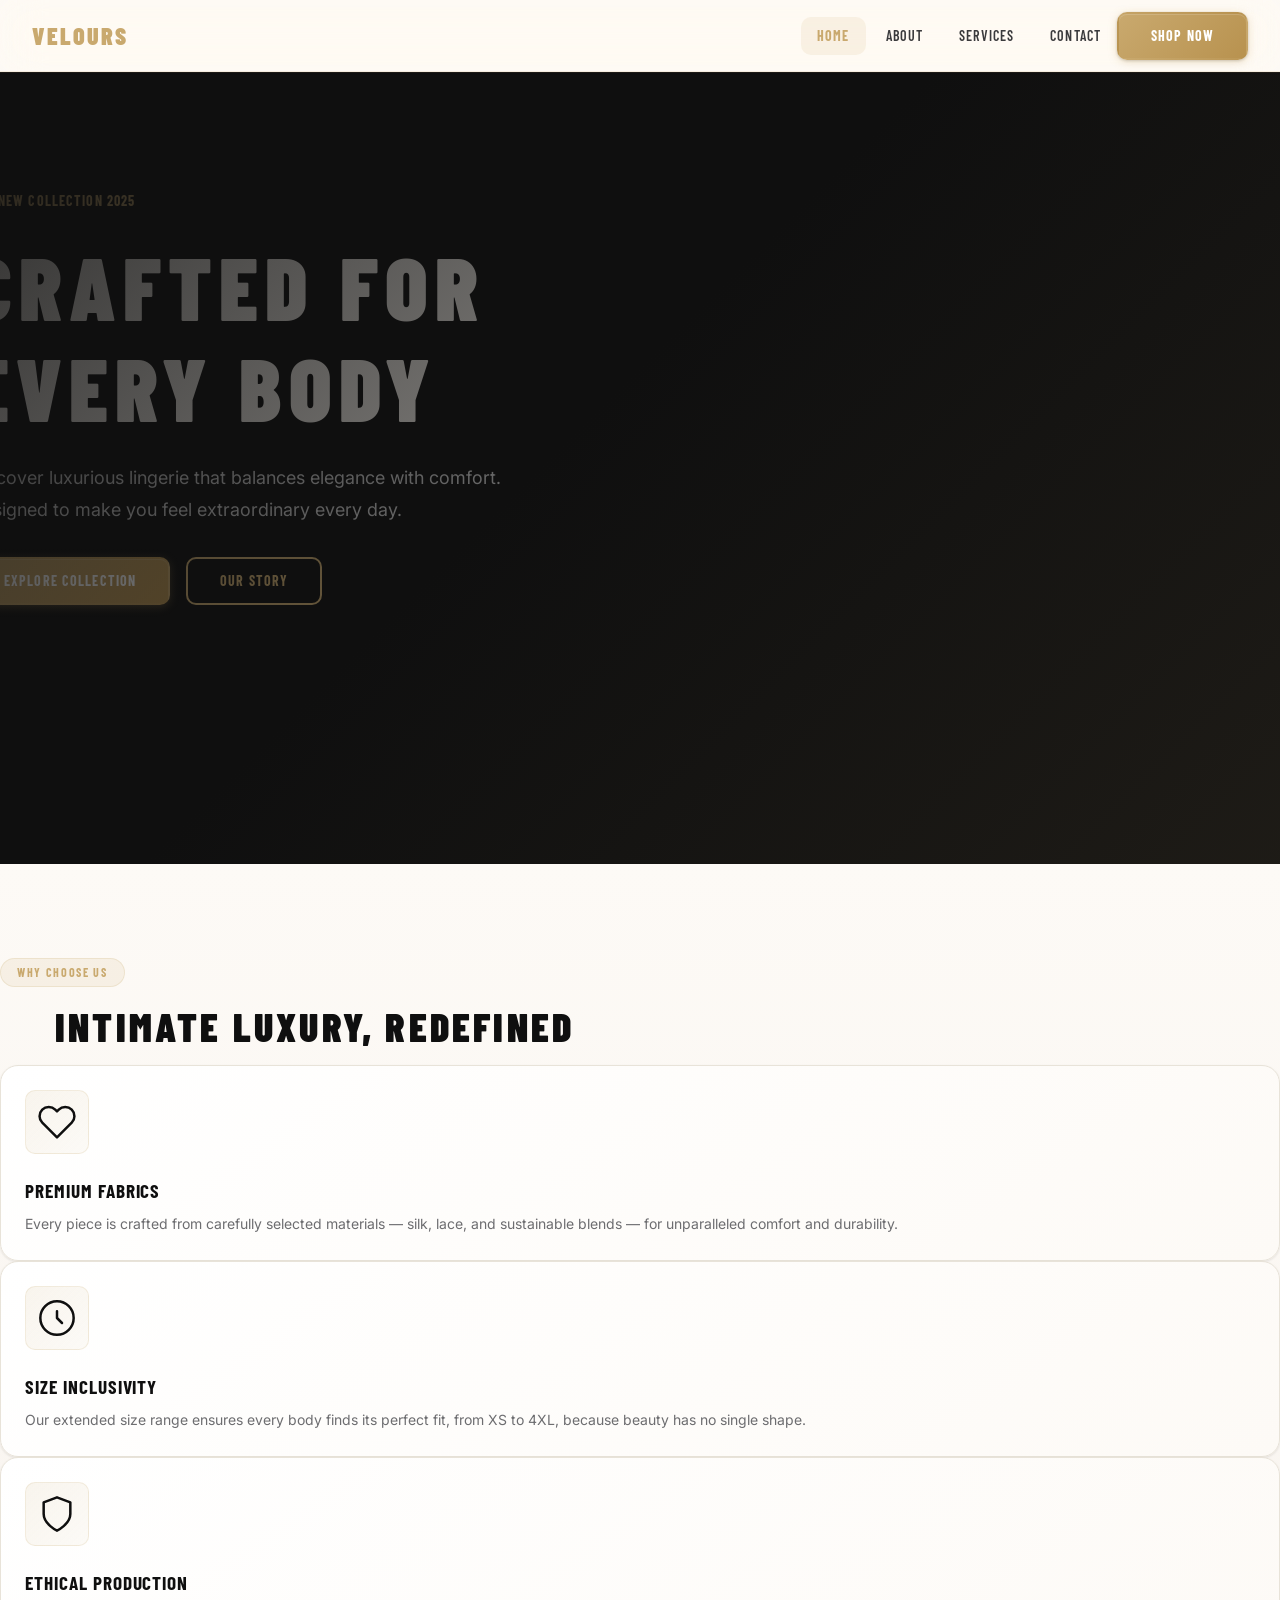
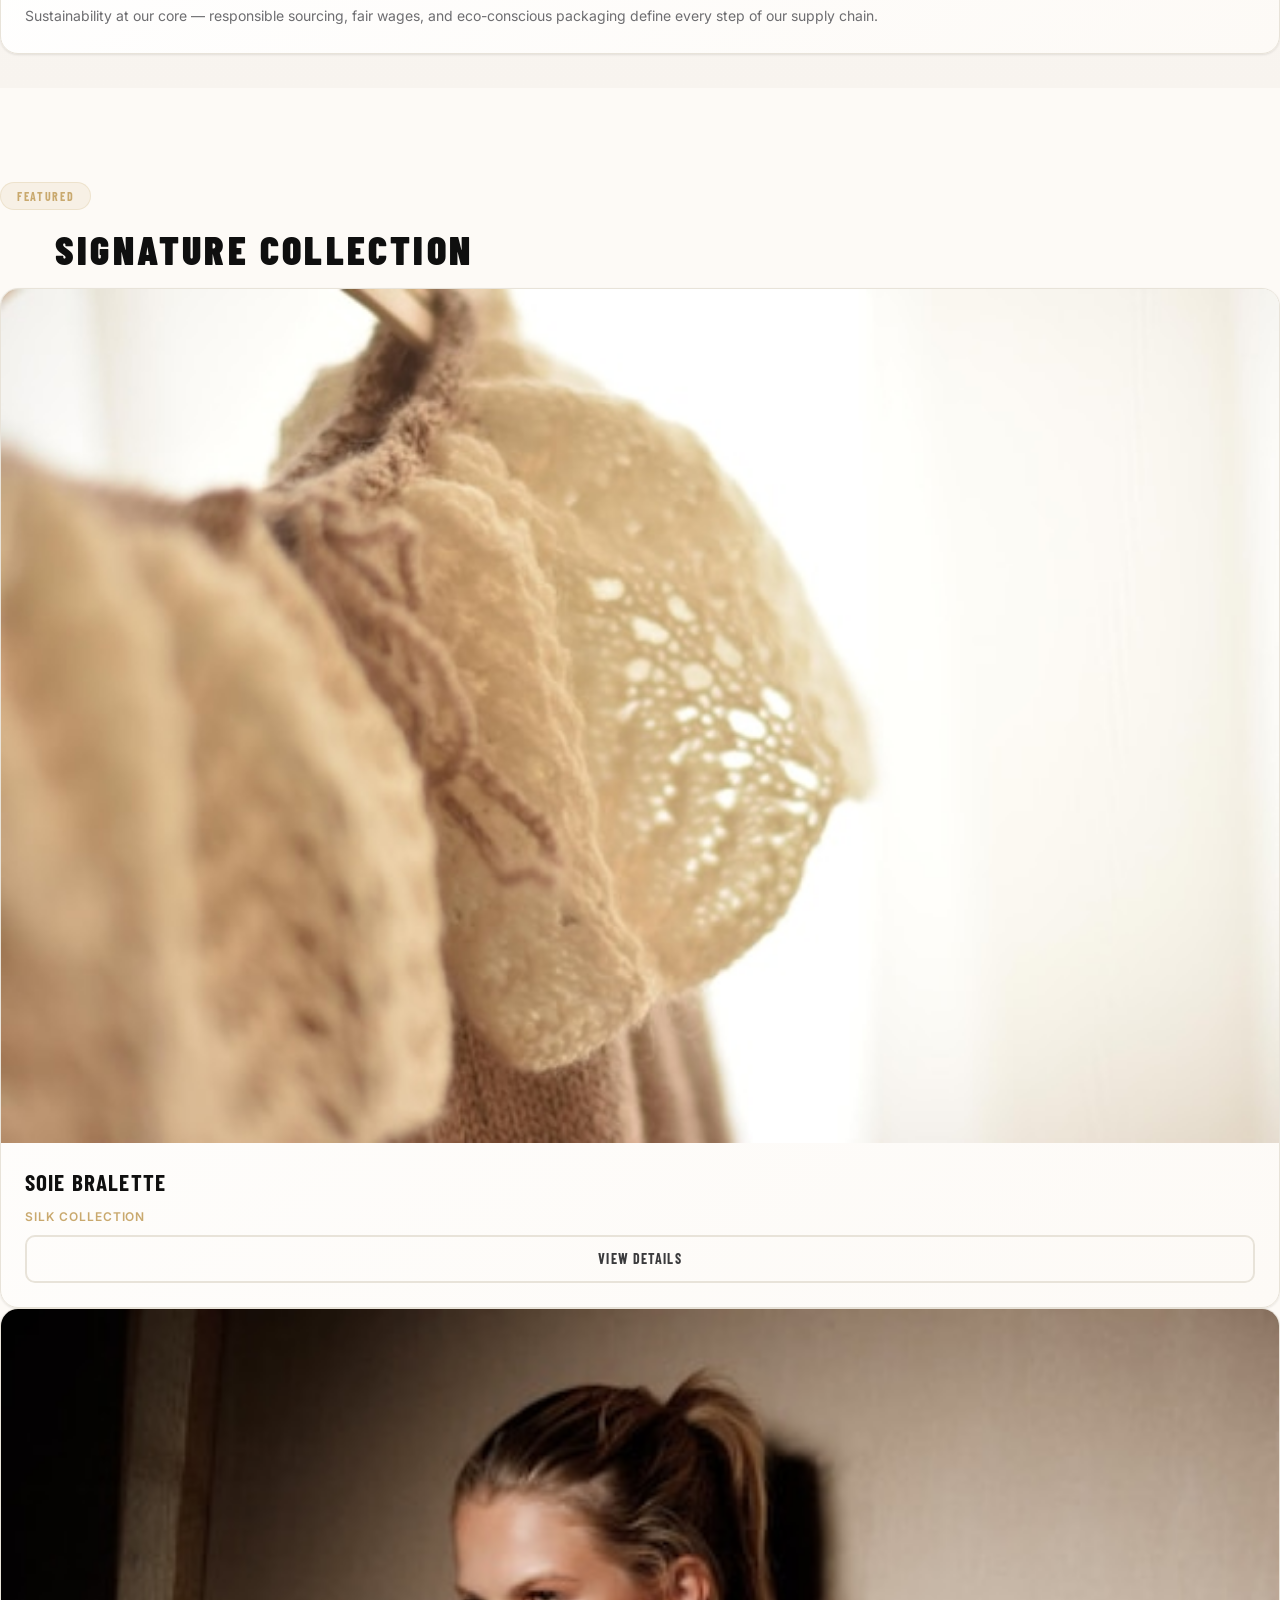
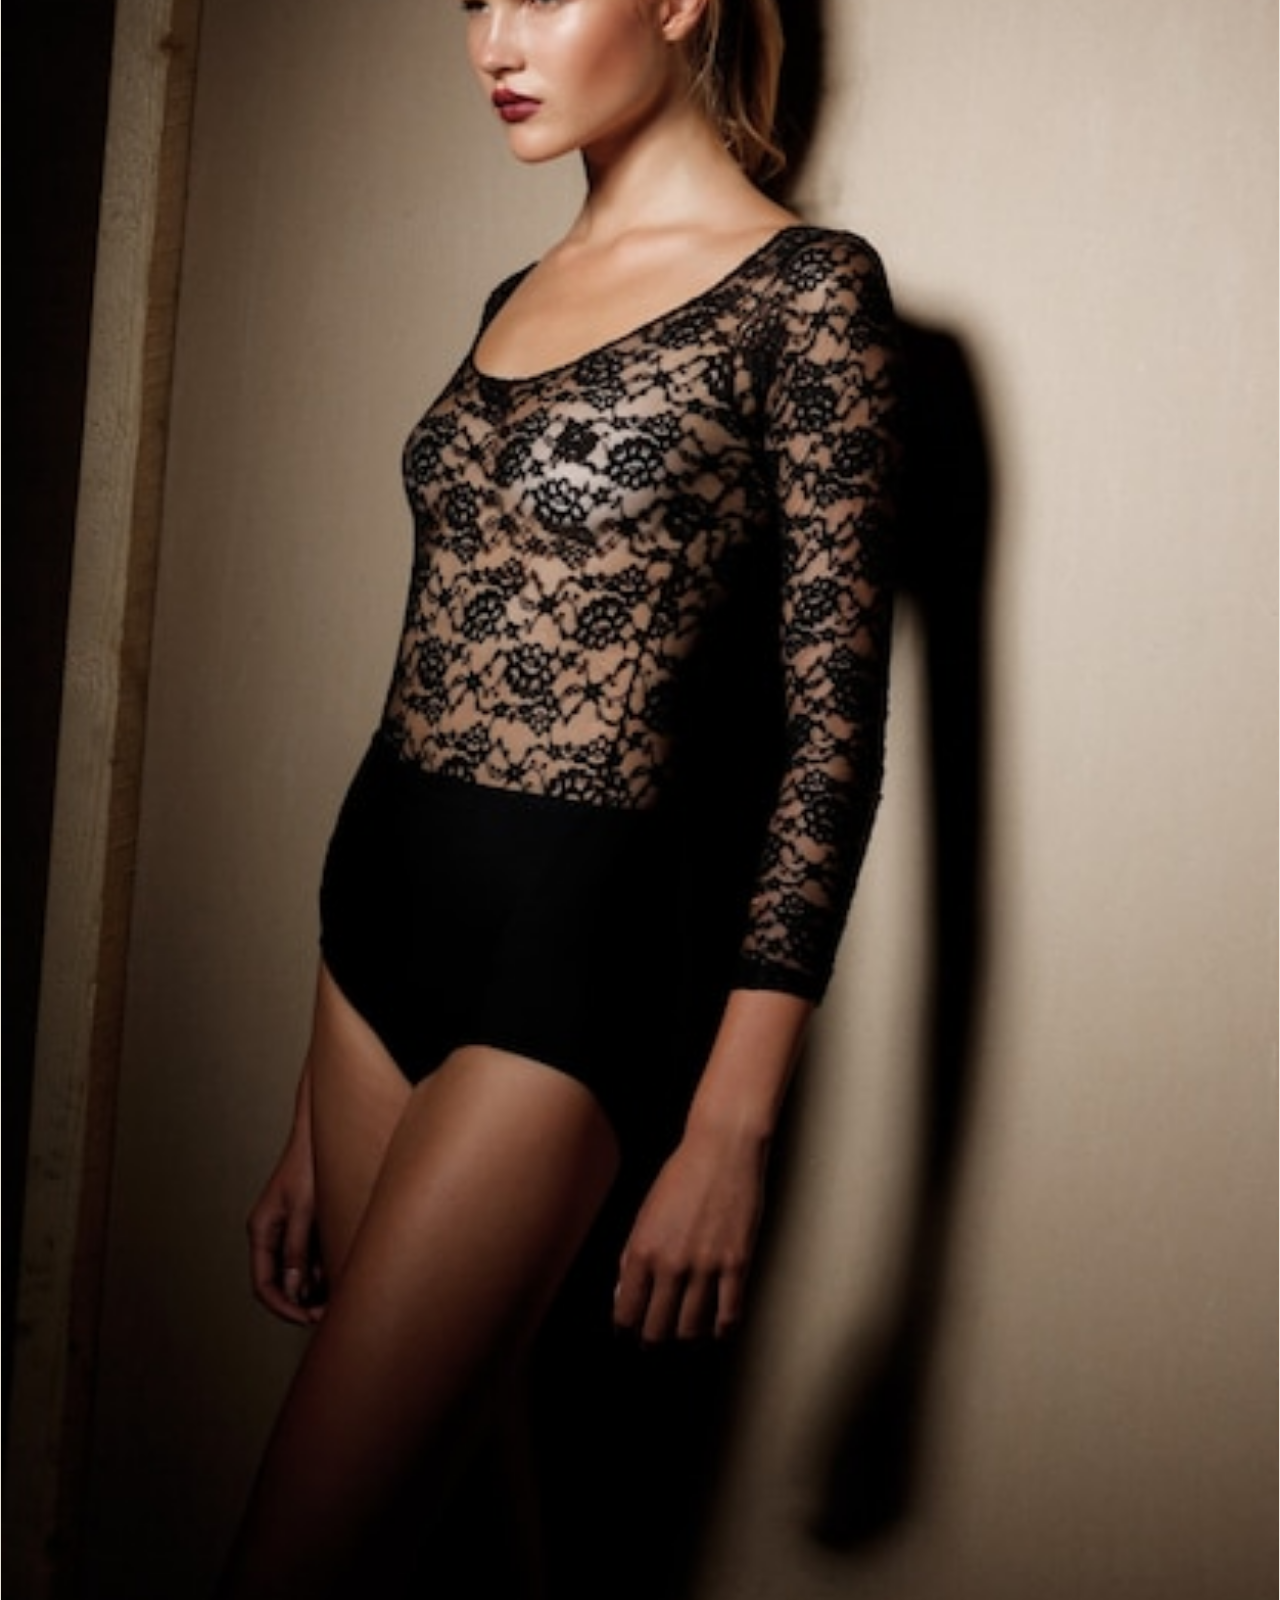
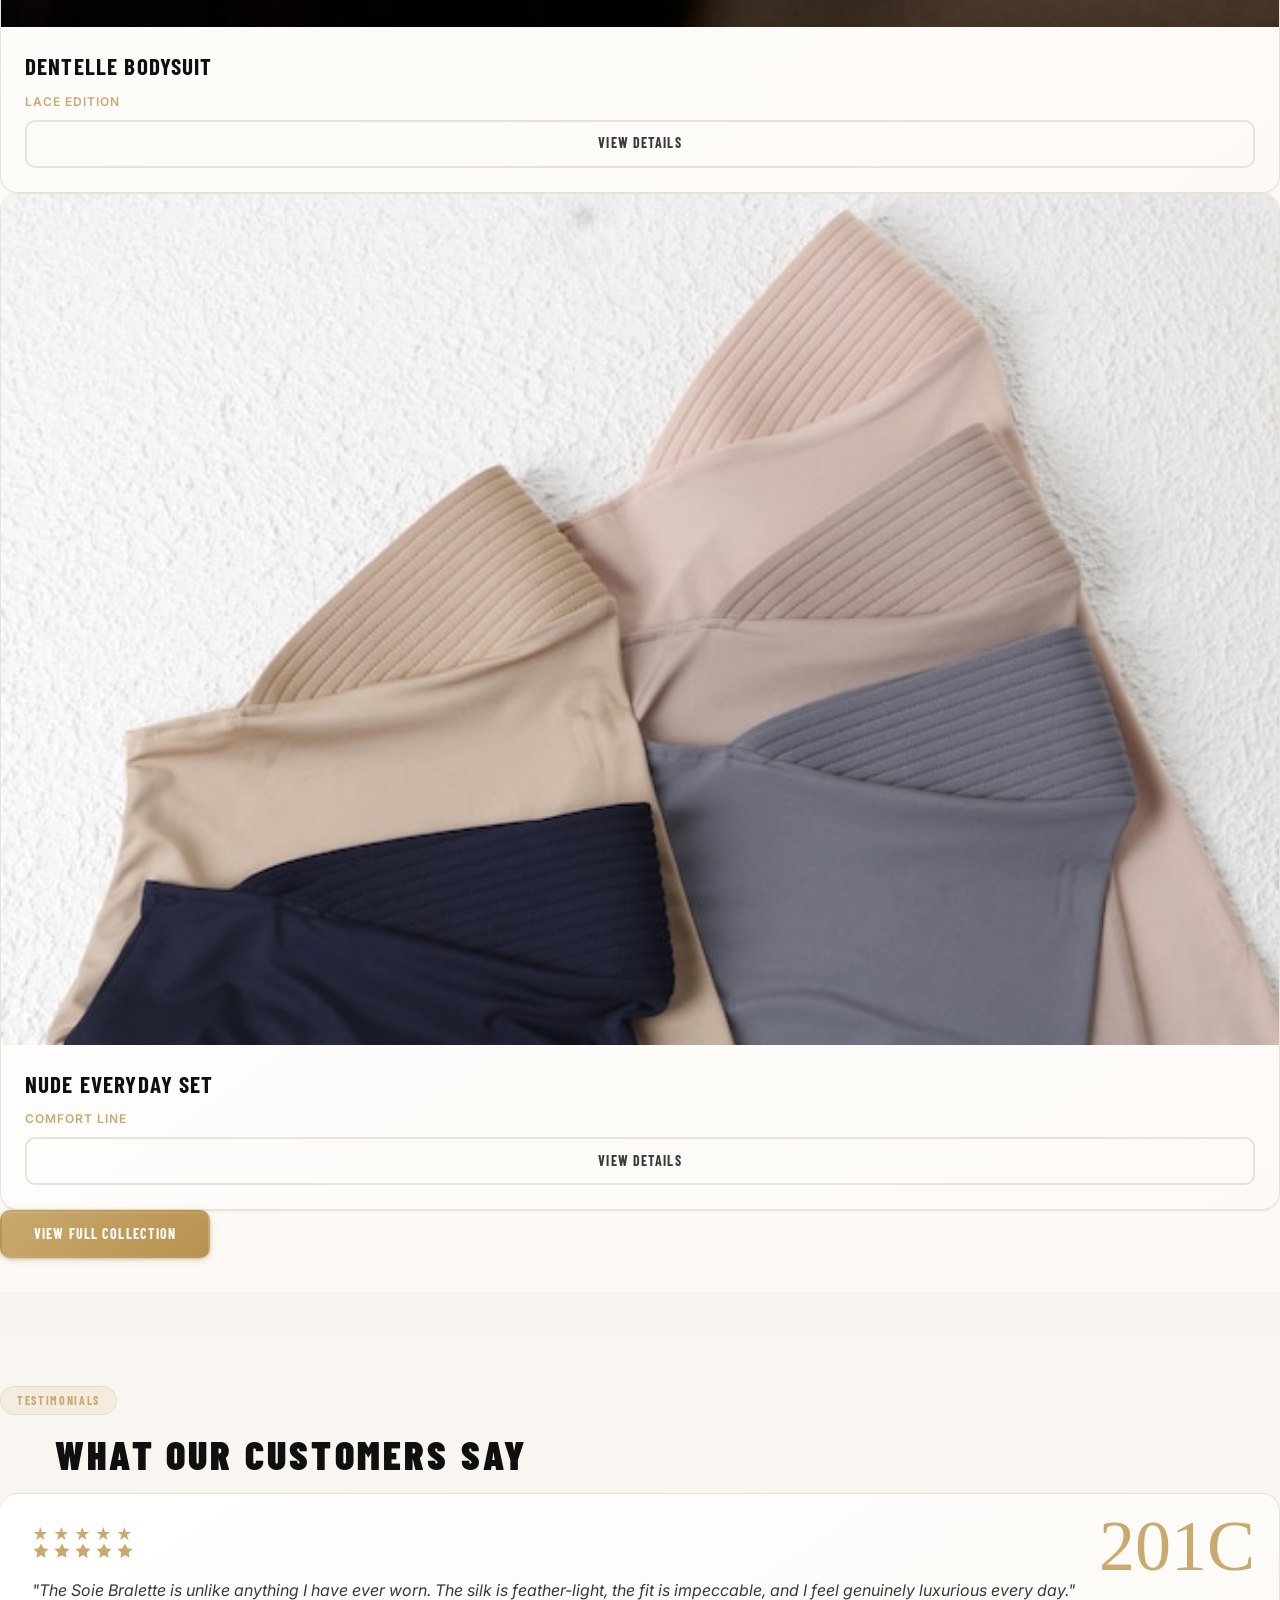
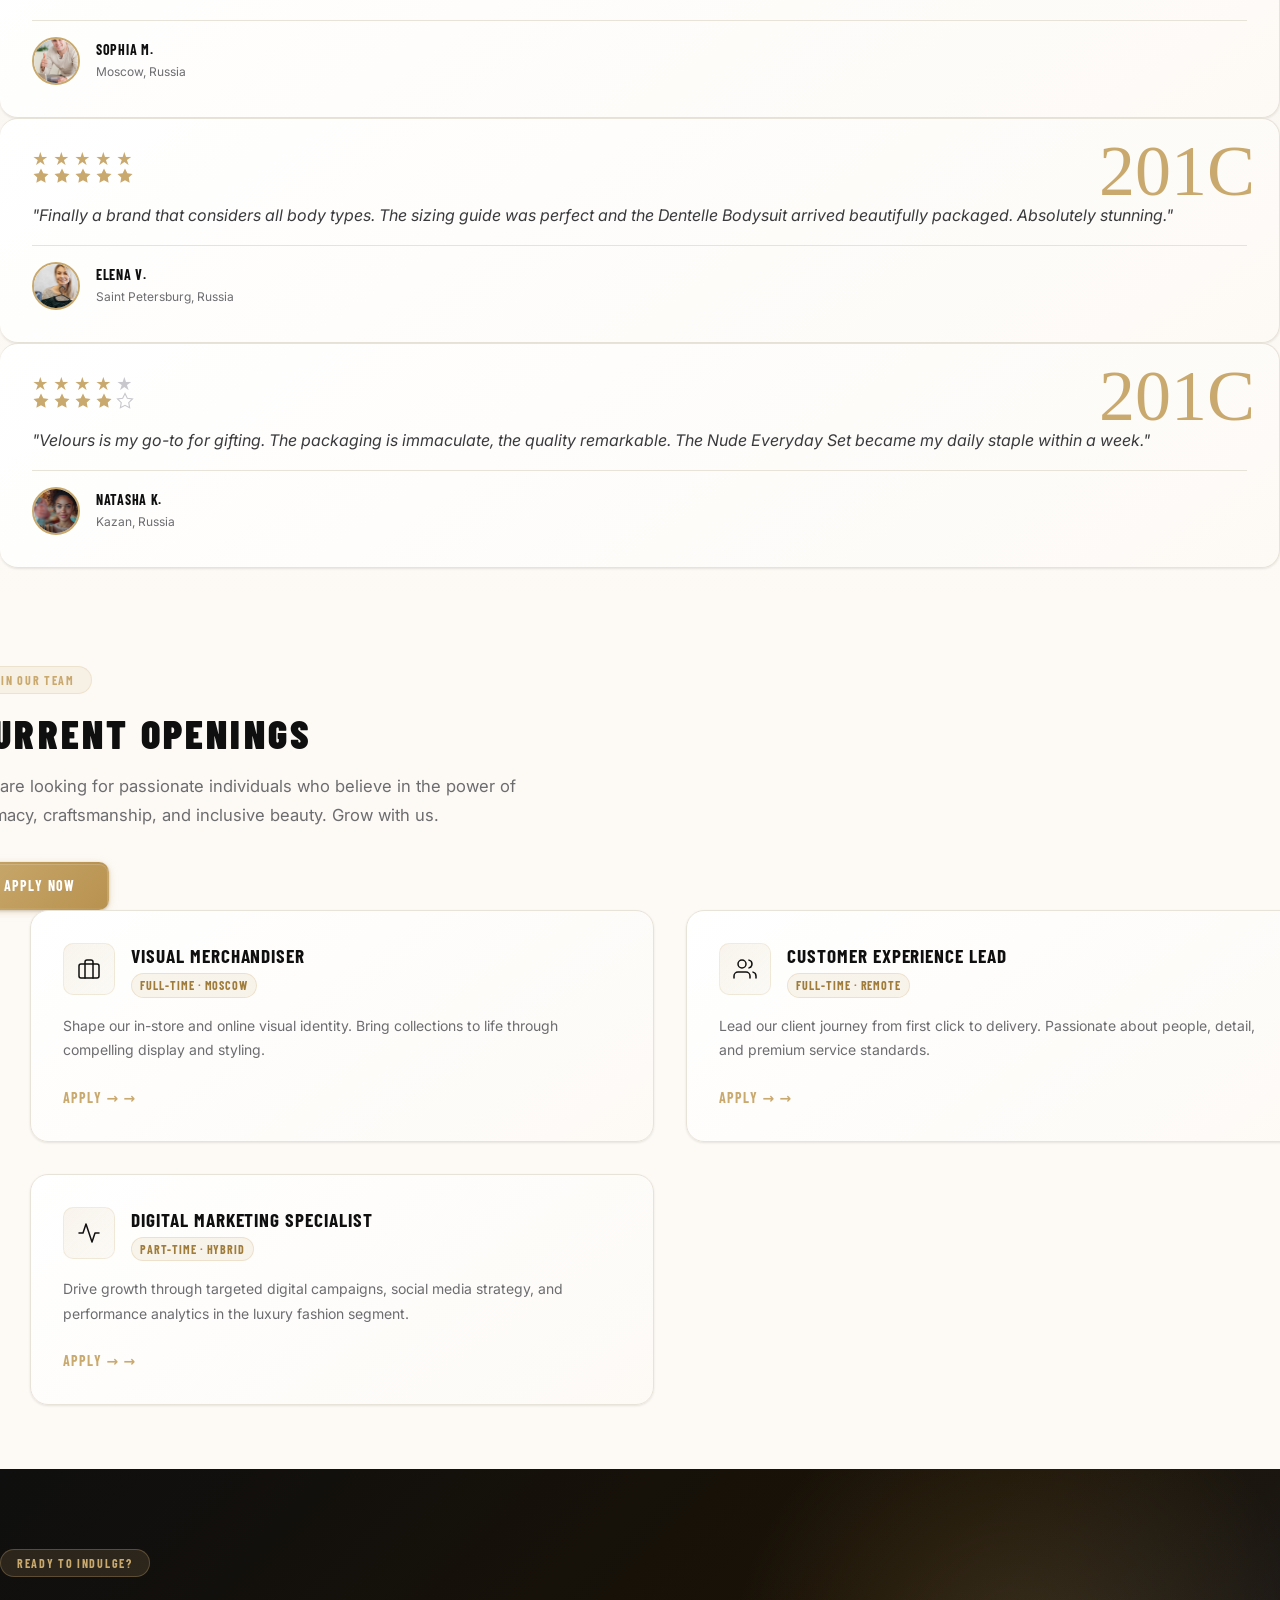
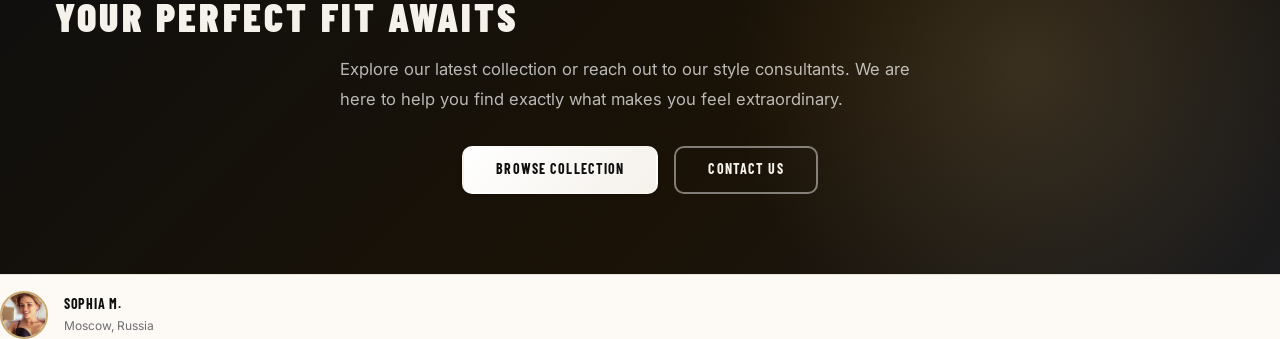
==== commit c4a0e062: "images_replaced" ====
--- a/index.html
+++ b/index.html
@@ -1,6 +1,4 @@
-<!doctype html>
-<html lang="en">
- <head>
+<!DOCTYPE html><html lang="en"><head>
   <meta charset="UTF-8">
   <meta name="viewport" content="width=device-width, initial-scale=1.0">
   <title>domain — Luxury Lingerie Store</title>
@@ -114,7 +112,7 @@
       <div class="col-12 col-md-6 col-lg-4">
        <article class="c-product-card" data-aos="fade-up" data-aos-delay="0">
         <div class="ratio ratio-3x4 c-product-card__media">
-         <img src="https://images.unsplash.com/photo-1594938298603-c8148c4dae35?w=600&amp;q=80" alt="Elegant silk bralette in soft ivory, luxury lingerie, intimate apparel, premium underwear" class="img-fluid" width="600" height="800" loading="lazy">
+         <img src="img/214.jpg" alt="Elegant silk bralette in soft ivory, luxury lingerie, intimate apparel, premium underwear" class="img-fluid" width="600" height="800" loading="lazy">
         </div>
         <div class="c-product-card__body">
          <h3 class="c-product-card__title">Soie Bralette</h3>
@@ -126,7 +124,7 @@
       <div class="col-12 col-md-6 col-lg-4">
        <article class="c-product-card" data-aos="fade-up" data-aos-delay="130">
         <div class="ratio ratio-3x4 c-product-card__media">
-         <img src="https://images.unsplash.com/photo-1515886657613-9f3515b0c78f?w=600&amp;q=80" alt="Lace bodysuit in deep midnight tone, fashion, luxury underwear, body positive" class="img-fluid" width="600" height="800" loading="lazy">
+         <img src="img/1732.jpg" alt="Lace bodysuit in deep midnight tone, fashion, luxury underwear, body positive" class="img-fluid" width="600" height="800" loading="lazy">
         </div>
         <div class="c-product-card__body">
          <h3 class="c-product-card__title">Dentelle Bodysuit</h3>
@@ -138,7 +136,7 @@
       <div class="col-12 col-md-6 col-lg-4">
        <article class="c-product-card" data-aos="fade-up" data-aos-delay="260">
         <div class="ratio ratio-3x4 c-product-card__media">
-         <img src="https://images.unsplash.com/photo-1512436991641-6745cdb1723f?w=600&amp;q=80" alt="Seamless comfort briefs in neutral tones, everyday intimates, underwear, sustainable fashion" class="img-fluid" width="600" height="800" loading="lazy">
+         <img src="img/409.jpg" alt="Seamless comfort briefs in neutral tones, everyday intimates, underwear, sustainable fashion" class="img-fluid" width="600" height="800" loading="lazy">
         </div>
         <div class="c-product-card__body">
          <h3 class="c-product-card__title">Nude Everyday Set</h3>
@@ -169,30 +167,30 @@
         <div class="c-review__stars" aria-label="5 out of 5 stars" role="img">
          <span class="c-review__star" aria-hidden="true"> 
           <svg xmlns="http://www.w3.org/2000/svg" width="18" height="18" viewBox="0 0 24 24" fill="currentColor" aria-hidden="true" focusable="false">
-           <polygon points="12 2 15.09 8.26 22 9.27 17 14.14 18.18 21.02 12 17.77 5.82 21.02 7 14.14 2 9.27 8.91 8.26 12 2" />
-          </svg> 
-         </span> <span class="c-review__star" aria-hidden="true"> 
-          <svg xmlns="http://www.w3.org/2000/svg" width="18" height="18" viewBox="0 0 24 24" fill="currentColor" aria-hidden="true" focusable="false">
-           <polygon points="12 2 15.09 8.26 22 9.27 17 14.14 18.18 21.02 12 17.77 5.82 21.02 7 14.14 2 9.27 8.91 8.26 12 2" />
-          </svg> 
-         </span> <span class="c-review__star" aria-hidden="true"> 
-          <svg xmlns="http://www.w3.org/2000/svg" width="18" height="18" viewBox="0 0 24 24" fill="currentColor" aria-hidden="true" focusable="false">
-           <polygon points="12 2 15.09 8.26 22 9.27 17 14.14 18.18 21.02 12 17.77 5.82 21.02 7 14.14 2 9.27 8.91 8.26 12 2" />
-          </svg> 
-         </span> <span class="c-review__star" aria-hidden="true"> 
-          <svg xmlns="http://www.w3.org/2000/svg" width="18" height="18" viewBox="0 0 24 24" fill="currentColor" aria-hidden="true" focusable="false">
-           <polygon points="12 2 15.09 8.26 22 9.27 17 14.14 18.18 21.02 12 17.77 5.82 21.02 7 14.14 2 9.27 8.91 8.26 12 2" />
-          </svg> 
-         </span> <span class="c-review__star" aria-hidden="true"> 
-          <svg xmlns="http://www.w3.org/2000/svg" width="18" height="18" viewBox="0 0 24 24" fill="currentColor" aria-hidden="true" focusable="false">
-           <polygon points="12 2 15.09 8.26 22 9.27 17 14.14 18.18 21.02 12 17.77 5.82 21.02 7 14.14 2 9.27 8.91 8.26 12 2" />
+           <polygon points="12 2 15.09 8.26 22 9.27 17 14.14 18.18 21.02 12 17.77 5.82 21.02 7 14.14 2 9.27 8.91 8.26 12 2"></polygon>
+          </svg> 
+         </span> <span class="c-review__star" aria-hidden="true"> 
+          <svg xmlns="http://www.w3.org/2000/svg" width="18" height="18" viewBox="0 0 24 24" fill="currentColor" aria-hidden="true" focusable="false">
+           <polygon points="12 2 15.09 8.26 22 9.27 17 14.14 18.18 21.02 12 17.77 5.82 21.02 7 14.14 2 9.27 8.91 8.26 12 2"></polygon>
+          </svg> 
+         </span> <span class="c-review__star" aria-hidden="true"> 
+          <svg xmlns="http://www.w3.org/2000/svg" width="18" height="18" viewBox="0 0 24 24" fill="currentColor" aria-hidden="true" focusable="false">
+           <polygon points="12 2 15.09 8.26 22 9.27 17 14.14 18.18 21.02 12 17.77 5.82 21.02 7 14.14 2 9.27 8.91 8.26 12 2"></polygon>
+          </svg> 
+         </span> <span class="c-review__star" aria-hidden="true"> 
+          <svg xmlns="http://www.w3.org/2000/svg" width="18" height="18" viewBox="0 0 24 24" fill="currentColor" aria-hidden="true" focusable="false">
+           <polygon points="12 2 15.09 8.26 22 9.27 17 14.14 18.18 21.02 12 17.77 5.82 21.02 7 14.14 2 9.27 8.91 8.26 12 2"></polygon>
+          </svg> 
+         </span> <span class="c-review__star" aria-hidden="true"> 
+          <svg xmlns="http://www.w3.org/2000/svg" width="18" height="18" viewBox="0 0 24 24" fill="currentColor" aria-hidden="true" focusable="false">
+           <polygon points="12 2 15.09 8.26 22 9.27 17 14.14 18.18 21.02 12 17.77 5.82 21.02 7 14.14 2 9.27 8.91 8.26 12 2"></polygon>
           </svg> 
          </span>
         </div>
         <p class="c-review__text">"The Soie Bralette is unlike anything I have ever worn. The silk is feather-light, the fit is impeccable, and I feel genuinely luxurious every day."</p>
         <footer class="c-review__author">
          <div class="c-review__avatar" aria-hidden="true">
-          <img src="https://images.unsplash.com/photo-1531746020798-e6953c6e8e04?w=80&amp;h=80&amp;fit=crop&amp;q=80" alt="Customer portrait, satisfied buyer, domain review" width="48" height="48" loading="lazy">
+          <img src="img/225456.jpg" alt="Customer portrait, satisfied buyer, domain review" width="48" height="48" loading="lazy">
          </div>
          <div>
           <cite class="c-review__name">Sophia M.</cite> <span class="c-review__location">Moscow, Russia</span>
@@ -205,30 +203,30 @@
         <div class="c-review__stars" aria-label="5 out of 5 stars" role="img">
          <span class="c-review__star" aria-hidden="true"> 
           <svg xmlns="http://www.w3.org/2000/svg" width="18" height="18" viewBox="0 0 24 24" fill="currentColor" aria-hidden="true" focusable="false">
-           <polygon points="12 2 15.09 8.26 22 9.27 17 14.14 18.18 21.02 12 17.77 5.82 21.02 7 14.14 2 9.27 8.91 8.26 12 2" />
-          </svg> 
-         </span> <span class="c-review__star" aria-hidden="true"> 
-          <svg xmlns="http://www.w3.org/2000/svg" width="18" height="18" viewBox="0 0 24 24" fill="currentColor" aria-hidden="true" focusable="false">
-           <polygon points="12 2 15.09 8.26 22 9.27 17 14.14 18.18 21.02 12 17.77 5.82 21.02 7 14.14 2 9.27 8.91 8.26 12 2" />
-          </svg> 
-         </span> <span class="c-review__star" aria-hidden="true"> 
-          <svg xmlns="http://www.w3.org/2000/svg" width="18" height="18" viewBox="0 0 24 24" fill="currentColor" aria-hidden="true" focusable="false">
-           <polygon points="12 2 15.09 8.26 22 9.27 17 14.14 18.18 21.02 12 17.77 5.82 21.02 7 14.14 2 9.27 8.91 8.26 12 2" />
-          </svg> 
-         </span> <span class="c-review__star" aria-hidden="true"> 
-          <svg xmlns="http://www.w3.org/2000/svg" width="18" height="18" viewBox="0 0 24 24" fill="currentColor" aria-hidden="true" focusable="false">
-           <polygon points="12 2 15.09 8.26 22 9.27 17 14.14 18.18 21.02 12 17.77 5.82 21.02 7 14.14 2 9.27 8.91 8.26 12 2" />
-          </svg> 
-         </span> <span class="c-review__star" aria-hidden="true"> 
-          <svg xmlns="http://www.w3.org/2000/svg" width="18" height="18" viewBox="0 0 24 24" fill="currentColor" aria-hidden="true" focusable="false">
-           <polygon points="12 2 15.09 8.26 22 9.27 17 14.14 18.18 21.02 12 17.77 5.82 21.02 7 14.14 2 9.27 8.91 8.26 12 2" />
+           <polygon points="12 2 15.09 8.26 22 9.27 17 14.14 18.18 21.02 12 17.77 5.82 21.02 7 14.14 2 9.27 8.91 8.26 12 2"></polygon>
+          </svg> 
+         </span> <span class="c-review__star" aria-hidden="true"> 
+          <svg xmlns="http://www.w3.org/2000/svg" width="18" height="18" viewBox="0 0 24 24" fill="currentColor" aria-hidden="true" focusable="false">
+           <polygon points="12 2 15.09 8.26 22 9.27 17 14.14 18.18 21.02 12 17.77 5.82 21.02 7 14.14 2 9.27 8.91 8.26 12 2"></polygon>
+          </svg> 
+         </span> <span class="c-review__star" aria-hidden="true"> 
+          <svg xmlns="http://www.w3.org/2000/svg" width="18" height="18" viewBox="0 0 24 24" fill="currentColor" aria-hidden="true" focusable="false">
+           <polygon points="12 2 15.09 8.26 22 9.27 17 14.14 18.18 21.02 12 17.77 5.82 21.02 7 14.14 2 9.27 8.91 8.26 12 2"></polygon>
+          </svg> 
+         </span> <span class="c-review__star" aria-hidden="true"> 
+          <svg xmlns="http://www.w3.org/2000/svg" width="18" height="18" viewBox="0 0 24 24" fill="currentColor" aria-hidden="true" focusable="false">
+           <polygon points="12 2 15.09 8.26 22 9.27 17 14.14 18.18 21.02 12 17.77 5.82 21.02 7 14.14 2 9.27 8.91 8.26 12 2"></polygon>
+          </svg> 
+         </span> <span class="c-review__star" aria-hidden="true"> 
+          <svg xmlns="http://www.w3.org/2000/svg" width="18" height="18" viewBox="0 0 24 24" fill="currentColor" aria-hidden="true" focusable="false">
+           <polygon points="12 2 15.09 8.26 22 9.27 17 14.14 18.18 21.02 12 17.77 5.82 21.02 7 14.14 2 9.27 8.91 8.26 12 2"></polygon>
           </svg> 
          </span>
         </div>
         <p class="c-review__text">"Finally a brand that considers all body types. The sizing guide was perfect and the Dentelle Bodysuit arrived beautifully packaged. Absolutely stunning."</p>
         <footer class="c-review__author">
          <div class="c-review__avatar" aria-hidden="true">
-          <img src="https://images.unsplash.com/photo-1508214751196-bcfd4ca60f91?w=80&amp;h=80&amp;fit=crop&amp;q=80" alt="Customer portrait, fashion lover, domain testimonial" width="48" height="48" loading="lazy">
+          <img src="img/1458.jpg" alt="Customer portrait, fashion lover, domain testimonial" width="48" height="48" loading="lazy">
          </div>
          <div>
           <cite class="c-review__name">Elena V.</cite> <span class="c-review__location">Saint Petersburg, Russia</span>
@@ -241,30 +239,30 @@
         <div class="c-review__stars" aria-label="4 out of 5 stars" role="img">
          <span class="c-review__star" aria-hidden="true"> 
           <svg xmlns="http://www.w3.org/2000/svg" width="18" height="18" viewBox="0 0 24 24" fill="currentColor" aria-hidden="true" focusable="false">
-           <polygon points="12 2 15.09 8.26 22 9.27 17 14.14 18.18 21.02 12 17.77 5.82 21.02 7 14.14 2 9.27 8.91 8.26 12 2" />
-          </svg> 
-         </span> <span class="c-review__star" aria-hidden="true"> 
-          <svg xmlns="http://www.w3.org/2000/svg" width="18" height="18" viewBox="0 0 24 24" fill="currentColor" aria-hidden="true" focusable="false">
-           <polygon points="12 2 15.09 8.26 22 9.27 17 14.14 18.18 21.02 12 17.77 5.82 21.02 7 14.14 2 9.27 8.91 8.26 12 2" />
-          </svg> 
-         </span> <span class="c-review__star" aria-hidden="true"> 
-          <svg xmlns="http://www.w3.org/2000/svg" width="18" height="18" viewBox="0 0 24 24" fill="currentColor" aria-hidden="true" focusable="false">
-           <polygon points="12 2 15.09 8.26 22 9.27 17 14.14 18.18 21.02 12 17.77 5.82 21.02 7 14.14 2 9.27 8.91 8.26 12 2" />
-          </svg> 
-         </span> <span class="c-review__star" aria-hidden="true"> 
-          <svg xmlns="http://www.w3.org/2000/svg" width="18" height="18" viewBox="0 0 24 24" fill="currentColor" aria-hidden="true" focusable="false">
-           <polygon points="12 2 15.09 8.26 22 9.27 17 14.14 18.18 21.02 12 17.77 5.82 21.02 7 14.14 2 9.27 8.91 8.26 12 2" />
+           <polygon points="12 2 15.09 8.26 22 9.27 17 14.14 18.18 21.02 12 17.77 5.82 21.02 7 14.14 2 9.27 8.91 8.26 12 2"></polygon>
+          </svg> 
+         </span> <span class="c-review__star" aria-hidden="true"> 
+          <svg xmlns="http://www.w3.org/2000/svg" width="18" height="18" viewBox="0 0 24 24" fill="currentColor" aria-hidden="true" focusable="false">
+           <polygon points="12 2 15.09 8.26 22 9.27 17 14.14 18.18 21.02 12 17.77 5.82 21.02 7 14.14 2 9.27 8.91 8.26 12 2"></polygon>
+          </svg> 
+         </span> <span class="c-review__star" aria-hidden="true"> 
+          <svg xmlns="http://www.w3.org/2000/svg" width="18" height="18" viewBox="0 0 24 24" fill="currentColor" aria-hidden="true" focusable="false">
+           <polygon points="12 2 15.09 8.26 22 9.27 17 14.14 18.18 21.02 12 17.77 5.82 21.02 7 14.14 2 9.27 8.91 8.26 12 2"></polygon>
+          </svg> 
+         </span> <span class="c-review__star" aria-hidden="true"> 
+          <svg xmlns="http://www.w3.org/2000/svg" width="18" height="18" viewBox="0 0 24 24" fill="currentColor" aria-hidden="true" focusable="false">
+           <polygon points="12 2 15.09 8.26 22 9.27 17 14.14 18.18 21.02 12 17.77 5.82 21.02 7 14.14 2 9.27 8.91 8.26 12 2"></polygon>
           </svg> 
          </span> <span class="c-review__star c-review__star--empty" aria-hidden="true"> 
           <svg xmlns="http://www.w3.org/2000/svg" width="18" height="18" viewBox="0 0 24 24" fill="none" stroke="currentColor" stroke-width="1.5" aria-hidden="true" focusable="false">
-           <polygon points="12 2 15.09 8.26 22 9.27 17 14.14 18.18 21.02 12 17.77 5.82 21.02 7 14.14 2 9.27 8.91 8.26 12 2" />
+           <polygon points="12 2 15.09 8.26 22 9.27 17 14.14 18.18 21.02 12 17.77 5.82 21.02 7 14.14 2 9.27 8.91 8.26 12 2"></polygon>
           </svg> 
          </span>
         </div>
         <p class="c-review__text">"Velours is my go-to for gifting. The packaging is immaculate, the quality remarkable. The Nude Everyday Set became my daily staple within a week."</p>
         <footer class="c-review__author">
          <div class="c-review__avatar" aria-hidden="true">
-          <img src="https://images.unsplash.com/photo-1534528741775-53994a69daeb?w=80&amp;h=80&amp;fit=crop&amp;q=80" alt="Customer portrait, lifestyle shopper, domain review" width="48" height="48" loading="lazy">
+          <img src="img/73044.jpg" alt="Customer portrait, lifestyle shopper, domain review" width="48" height="48" loading="lazy">
          </div>
          <div>
           <cite class="c-review__name">Natasha K.</cite> <span class="c-review__location">Kazan, Russia</span>
@@ -353,12 +351,12 @@
   </main>
   <footer class="c-review__author">
    <div class="c-review__avatar" aria-hidden="true">
-    <img src="https://images.unsplash.com/photo-1531746020798-e6953c6e8e04?w=80&amp;h=80&amp;fit=crop&amp;q=80" alt="Customer portrait, satisfied buyer, Velours Intimates review" width="48" height="48" loading="lazy">
+    <img src="img/7396.jpg" alt="Customer portrait, satisfied buyer, Velours Intimates review" width="48" height="48" loading="lazy">
    </div>
    <div>
     <cite class="c-review__name">Sophia M.</cite> <span class="c-review__location">Moscow, Russia</span>
    </div>
   </footer>
-  <script src="script.js" defer></script>
- </body>
-</html>+  <script src="script.js" defer=""></script>
+ 
+</body></html>
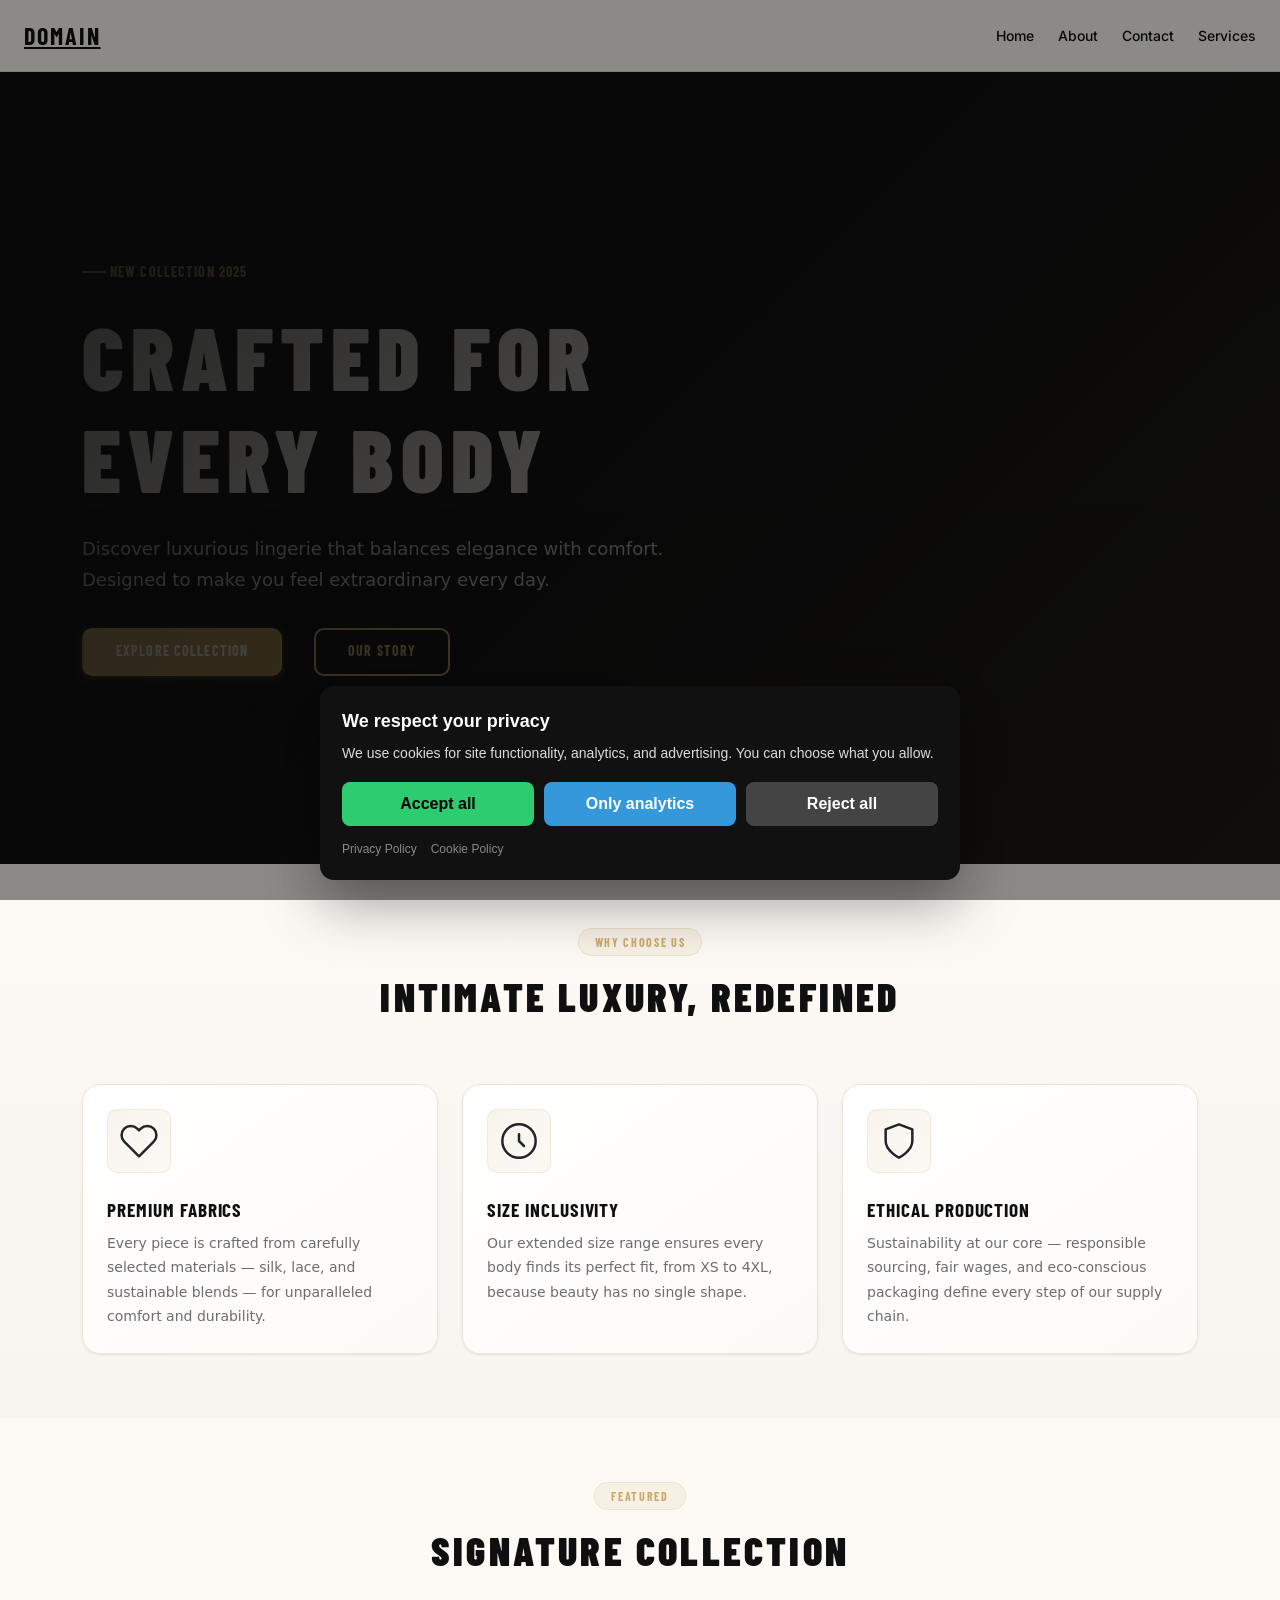
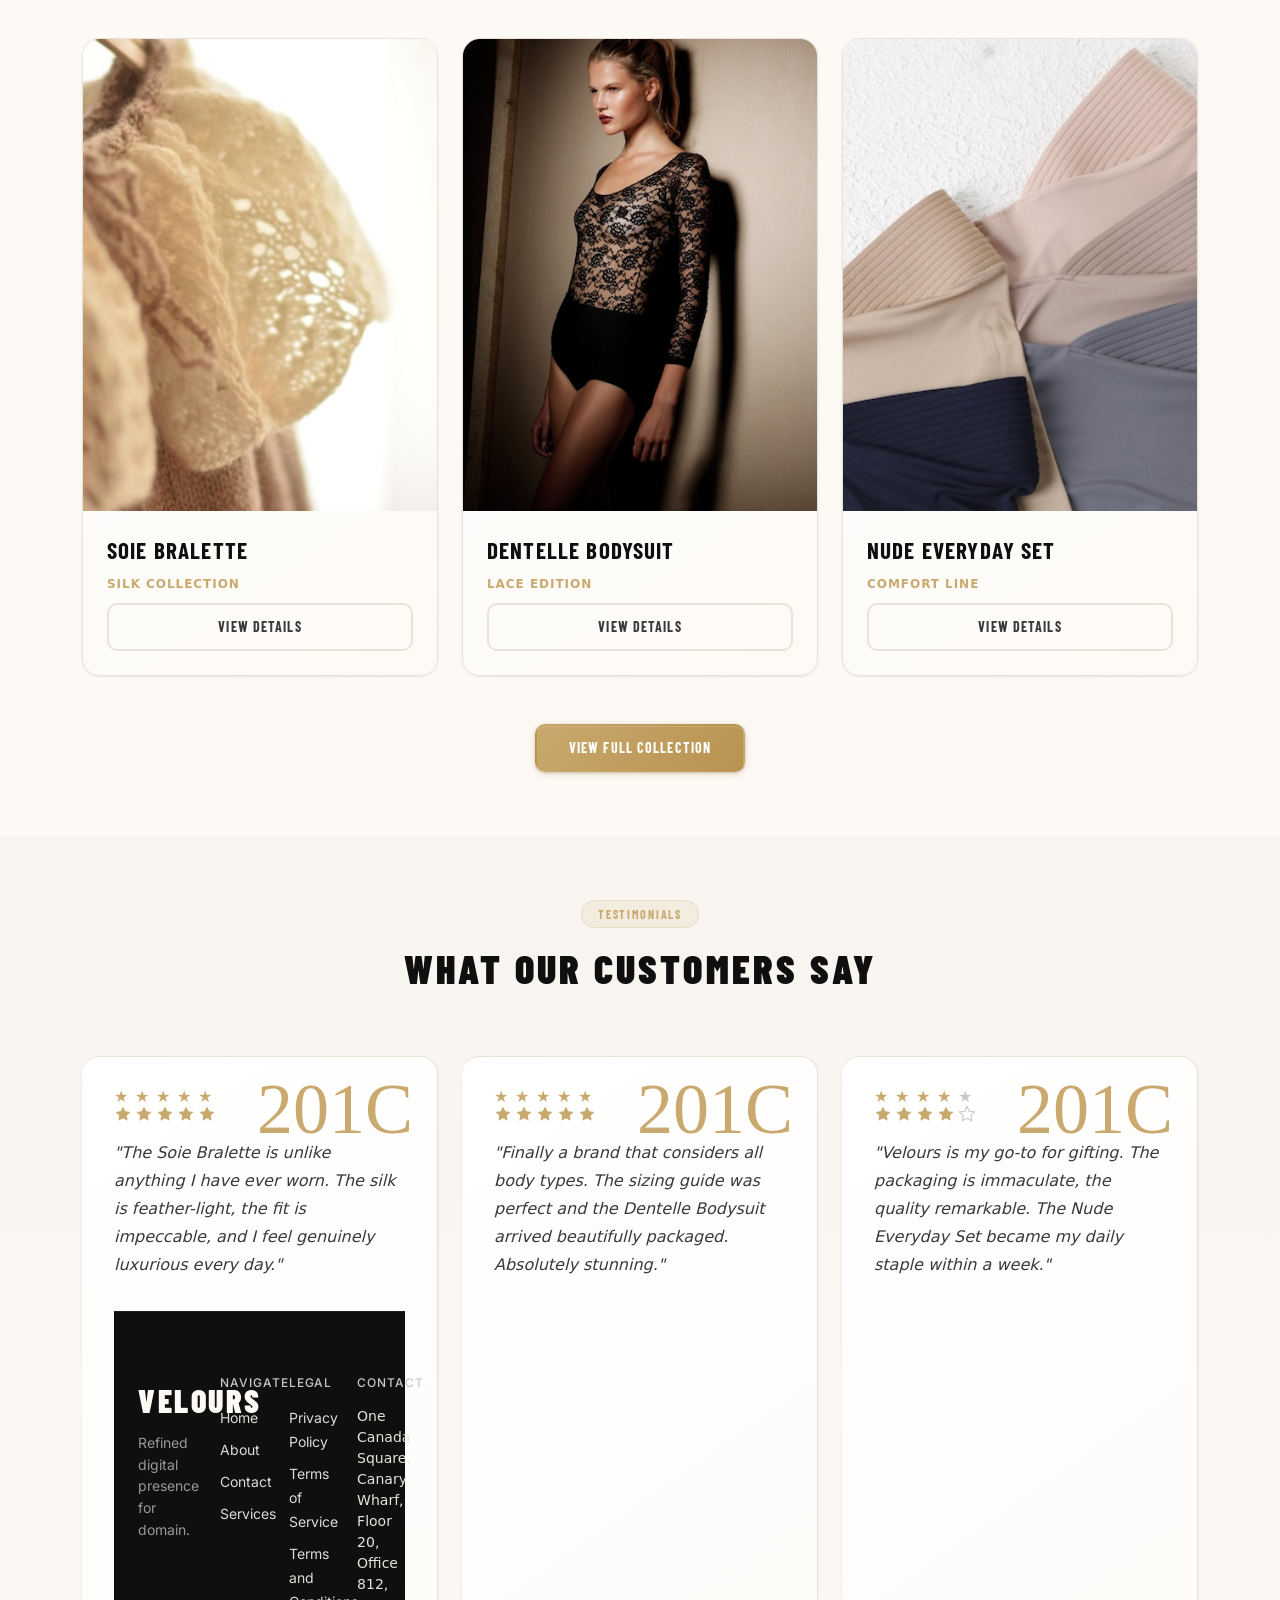
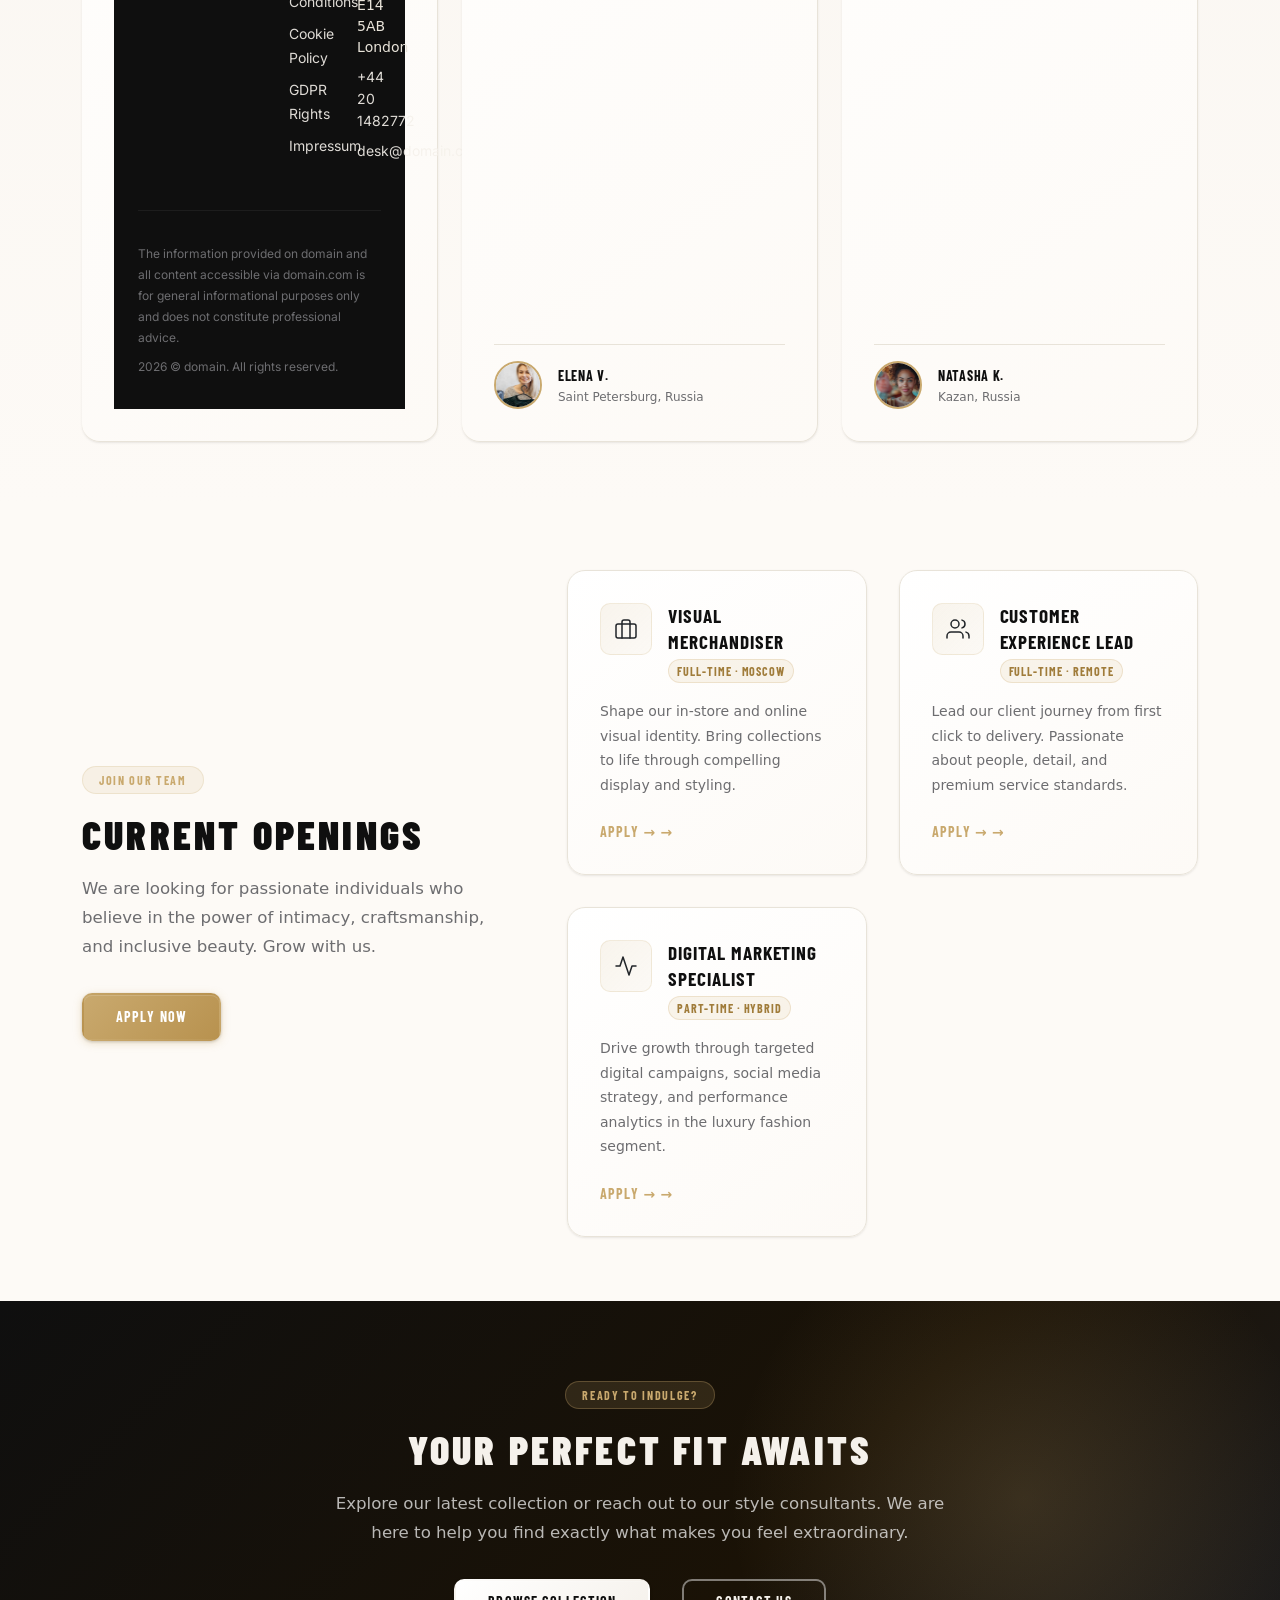
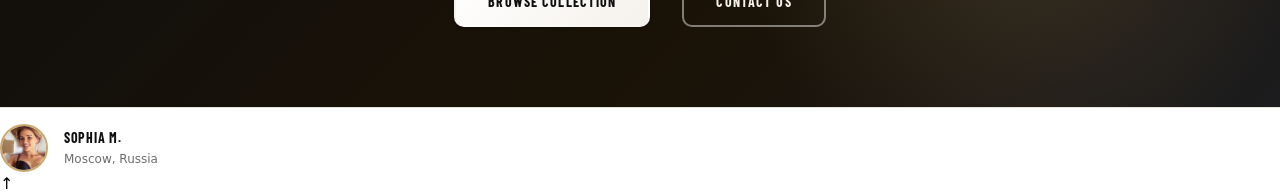
==== commit a93d3dea: "AI Audit" ====
--- a/index.html
+++ b/index.html
@@ -1,4 +1,64 @@
 <!DOCTYPE html><html lang="en"><head>
+<script type="application/ld+json">
+{
+  "@context": "https://schema.org",
+  "@graph": [
+    {
+      "@type": "Organization",
+      "@id": "https://domain.com/#org",
+      "name": "domain",
+      "url": "https://domain.com",
+      "email": "desk@domain.com",
+      "telephone": "+44 20 1482772",
+      "address": {
+        "@type": "PostalAddress",
+        "streetAddress": "One Canada Square, Canary Wharf, Floor 20, Office 812, E14 5AB London"
+      },
+      "contactPoint": {
+        "@type": "ContactPoint",
+        "contactType": "customer support",
+        "email": "desk@domain.com",
+        "telephone": "+44 20 1482772"
+      }
+    },
+    {
+      "@type": "WebSite",
+      "@id": "https://domain.com/#website",
+      "url": "https://domain.com",
+      "name": "domain",
+      "publisher": {
+        "@id": "https://domain.com/#org"
+      }
+    },
+    {
+      "@type": "WebPage",
+      "@id": "https://domain.com#webpage",
+      "url": "https://domain.com",
+      "name": "domain — Luxury Lingerie Store",
+      "isPartOf": {
+        "@id": "https://domain.com/#website"
+      },
+      "about": {
+        "@id": "https://domain.com/#org"
+      },
+      "inLanguage": "en",
+      "description": "domain offers a curated collection of luxury lingerie, premium underwear, and intimate apparel crafted for comfort and elegance."
+    },
+    {
+      "@type": "BreadcrumbList",
+      "@id": "https://domain.com#breadcrumbs",
+      "itemListElement": [
+        {
+          "@type": "ListItem",
+          "position": 1,
+          "name": "Home",
+          "item": "https://domain.com"
+        }
+      ]
+    }
+  ]
+}
+</script>
   <meta charset="UTF-8">
   <meta name="viewport" content="width=device-width, initial-scale=1.0">
   <title>domain — Luxury Lingerie Store</title>
@@ -14,23 +74,34 @@
   <link rel="stylesheet" href="style.css">
   <link rel="icon" type="image/png" href="/favicon.png">
   <link rel="apple-touch-icon" href="/apple-touch-icon.png">
- </head>
+   <link rel="stylesheet" href="https://cdn.jsdelivr.net/npm/bootstrap@5.3.3/dist/css/bootstrap.min.css" integrity="sha384-QWTKZyjpPEjISv5WaRU9OFeRpok6YctnYmDr5pNlyT2bRjXh0JMhjY6hW+ALEwIH" crossorigin="anonymous">
+  <link rel="stylesheet" href="https://unpkg.com/aos@2.3.4/dist/aos.css">
+<link rel="stylesheet" href="./header-footer.css">
+<link rel="stylesheet" href="./consent.css">
+<script src="./consent.js"></script>
+</head>
  <body>
-  <header class="l-header navbar navbar-expand-md sticky-top" role="banner">
-   <div class="container">
-    <a class="navbar-brand c-logo" href="/" aria-label="Velours Intimates — Home"> <span class="c-logo__text">VELOURS</span> </a>
-    <button class="c-nav__toggle navbar-toggler" type="button" data-bs-toggle="collapse" data-bs-target="#navMenu" aria-controls="navMenu" aria-expanded="false" aria-label="Toggle navigation"><span class="navbar-toggler-icon"></span></button>
-    <div class="collapse navbar-collapse" id="navMenu">
-     <ul class="navbar-nav ms-auto c-nav__list" role="list">
-      <li class="nav-item c-nav__item" role="listitem"><a class="nav-link c-nav__link is-active" href="/" aria-current="page">Home</a></li>
-      <li class="nav-item c-nav__item" role="listitem"><a class="nav-link c-nav__link" href="about.html">About</a></li>
-      <li class="nav-item c-nav__item" role="listitem"><a class="nav-link c-nav__link" href="services.html">Services</a></li>
-      <li class="nav-item c-nav__item" role="listitem"><a class="nav-link c-nav__link" href="contact.html">Contact</a></li>
-     </ul>
-     <a href="contact.html" class="c-button c-button--primary ms-md-4">Shop Now</a>
-    </div>
-   </div>
-  </header>
+<header class="dr-header" data-dr-variant="v1">
+  <div class="dr-header-inner">
+    <a class="dr-logo" href="./index.html" aria-label="domain">domain</a>
+
+    <nav class="dr-nav" aria-label="Primary navigation">
+      <ul class="dr-nav-list">
+        <li class="dr-nav-item"><a class="dr-nav-link" href="./index.html">Home</a></li><li class="dr-nav-item"><a class="dr-nav-link" href="./about.html">About</a></li><li class="dr-nav-item"><a class="dr-nav-link" href="./contact.html">Contact</a></li><li class="dr-nav-item"><a class="dr-nav-link" href="./services.html">Services</a></li>
+      </ul>
+    </nav>
+
+    <button class="dr-burger" type="button" aria-label="Toggle menu" aria-expanded="false" aria-controls="dr-mobile-menu">
+      <span></span><span></span><span></span>
+    </button>
+  </div>
+</header>
+<nav class="dr-mobile-menu" id="dr-mobile-menu" aria-label="Mobile navigation">
+  <ul class="dr-mobile-nav-list">
+    <li class="dr-nav-item"><a class="dr-nav-link" href="./index.html">Home</a></li><li class="dr-nav-item"><a class="dr-nav-link" href="./about.html">About</a></li><li class="dr-nav-item"><a class="dr-nav-link" href="./contact.html">Contact</a></li><li class="dr-nav-item"><a class="dr-nav-link" href="./services.html">Services</a></li>
+  </ul>
+</nav>
+
   <main id="main-content" role="main">
    <section class="l-section l-section--hero" aria-label="Hero banner" id="hero">
     <div class="hero-overlay" aria-hidden="true"></div>
@@ -188,14 +259,50 @@
          </span>
         </div>
         <p class="c-review__text">"The Soie Bralette is unlike anything I have ever worn. The silk is feather-light, the fit is impeccable, and I feel genuinely luxurious every day."</p>
-        <footer class="c-review__author">
-         <div class="c-review__avatar" aria-hidden="true">
-          <img src="img/225456.jpg" alt="Customer portrait, satisfied buyer, domain review" width="48" height="48" loading="lazy">
-         </div>
-         <div>
-          <cite class="c-review__name">Sophia M.</cite> <span class="c-review__location">Moscow, Russia</span>
-         </div>
-        </footer>
+        <footer class="dr-footer" aria-label="Site footer">
+  <div class="dr-footer-inner">
+    <div class="dr-footer-top">
+      <div class="dr-footer-brand">
+        <div class="dr-footer-logo" aria-label="domain">VELOURS</div>
+        <p class="dr-footer-tagline">Refined digital presence for domain.</p>
+      </div>
+      <nav class="dr-footer-nav" aria-label="Footer navigation">
+        <h2 class="dr-footer-heading">Navigate</h2>
+        <ul class="dr-footer-nav-list">
+          <li class="dr-footer-nav-item"><a href="./index.html" class="dr-footer-link">Home</a></li>
+          <li class="dr-footer-nav-item"><a href="./about.html" class="dr-footer-link">About</a></li>
+          <li class="dr-footer-nav-item"><a href="./contact.html" class="dr-footer-link">Contact</a></li>
+          <li class="dr-footer-nav-item"><a href="./services.html" class="dr-footer-link">Services</a></li>
+        </ul>
+      </nav>
+      <div class="dr-footer-legal" aria-label="Legal links">
+        <h2 class="dr-footer-heading">Legal</h2>
+        <ul class="dr-footer-legal-list">
+          <li class="dr-footer-legal-item"><a href="./privacy.html" class="dr-footer-link">Privacy Policy</a></li>
+          <li class="dr-footer-legal-item"><a href="./terms_of_services.html" class="dr-footer-link">Terms of Service</a></li>
+          <li class="dr-footer-legal-item"><a href="./terms_and_conditions.html" class="dr-footer-link">Terms and Conditions</a></li>
+          <li class="dr-footer-legal-item"><a href="./cookie_policy.html" class="dr-footer-link">Cookie Policy</a></li>
+          <li class="dr-footer-legal-item"><a href="./gdpr-rights.html" class="dr-footer-link">GDPR Rights</a></li>
+          <li class="dr-footer-legal-item"><a href="./impressum.html" class="dr-footer-link">Impressum</a></li>
+        </ul>
+      </div>
+      <div class="dr-footer-contact" aria-label="Contact information">
+        <h2 class="dr-footer-heading">Contact</h2>
+        <ul class="dr-footer-contact-list">
+          <li class="dr-footer-contact-item dr-footer-contact-address">One Canada Square, Canary Wharf, Floor 20, Office 812, E14 5AB London</li>
+          <li class="dr-footer-contact-item"><a href="tel:+44 20 1482772" class="dr-footer-link">+44 20 1482772</a></li>
+          <li class="dr-footer-contact-item"><a href="mailto:desk@domain.com" class="dr-footer-link">desk@domain.com</a></li>
+        </ul>
+      </div>
+    </div>
+    <div class="dr-footer-bottom">
+      <p class="dr-footer-disclaimer">The information provided on domain and all content accessible via domain.com is for general informational purposes only and does not constitute professional advice.</p>
+      <div class="dr-footer-bottom-meta">
+        <p class="dr-footer-meta"><span class="dr-year"></span> © domain. All rights reserved.</p>
+      </div>
+    </div>
+  </div>
+</footer>
        </blockquote>
       </div>
       <div class="col-12 col-md-6 col-lg-4">
@@ -357,6 +464,18 @@
     <cite class="c-review__name">Sophia M.</cite> <span class="c-review__location">Moscow, Russia</span>
    </div>
   </footer>
-  <script src="script.js" defer=""></script>
+  
  
+  
+  
+
+<script src="script.js" defer=""></script>
+<script src="https://unpkg.com/aos@2.3.4/dist/aos.js"></script>
+<script>
+if (typeof AOS !== "undefined" && !window.__AOS_INITIALIZED__) {
+  AOS.init({ once: true, duration: 700, easing: "ease-out-cubic" });
+  window.__AOS_INITIALIZED__ = true;
+}
+</script>
+<script src="./header-footer.js"></script>
 </body></html>
--- a/style.css
+++ b/style.css
@@ -1268,7 +1268,6 @@
 .c-card {
   display: flex;
   flex-direction: column;
-  height: 100%;
   background: linear-gradient(145deg, #fff 0%, var(--color-neutral-50) 100%);
   border: 1px solid var(--color-border);
   border-radius: var(--border-radius-lg);
--- a/header-footer.css
+++ b/header-footer.css
@@ -0,0 +1,455 @@
+:root {
+  --color-primary: #c9a96e;
+  --color-primary-hover: #b8924f;
+  --color-primary-active: #a07c3a;
+  --color-secondary: #f8f4ef;
+  --color-accent: #c9a96e;
+  --color-accent-muted: rgba(201, 169, 110, 0.12);
+  --color-neutral-900: #0f0f0f;
+  --color-neutral-800: #1c1c1e;
+  --color-neutral-700: #3a3a3c;
+  --color-neutral-600: #48484a;
+  --color-neutral-500: #6d6d70;
+  --color-neutral-400: #98989d;
+  --color-neutral-300: #c7c7cc;
+  --color-neutral-200: #e8e3d9;
+  --color-neutral-100: #f5f1eb;
+  --color-neutral-50: #fdfaf6;
+  --color-error: #dc2626;
+  --color-success: #16a34a;
+  --color-warning: #d97706;
+  --color-text: var(--color-neutral-900);
+  --color-text-muted: var(--color-neutral-500);
+  --color-bg: var(--color-neutral-50);
+  --color-bg-alt: var(--color-secondary);
+  --color-border: var(--color-neutral-200);
+  --font-primary: 'Barlow Condensed', 'Arial Narrow', ui-sans-serif, system-ui, -apple-system, BlinkMacSystemFont, 'Segoe UI', sans-serif;
+  --font-secondary: 'Inter', ui-sans-serif, system-ui, -apple-system, BlinkMacSystemFont, 'Segoe UI', sans-serif;
+  --font-family-base: var(--font-secondary);
+  --font-family-mono: ui-monospace, 'SFMono-Regular', 'Consolas', 'Liberation Mono', monospace;
+  --font-size-xs: 0.75rem;
+  --font-size-sm: 0.875rem;
+  --font-size-base: 1rem;
+  --font-size-lg: 1.125rem;
+  --font-size-xl: 1.5rem;
+  --font-size-2xl: 2rem;
+  --font-size-3xl: 2.5rem;
+  --font-size-4xl: 3.5rem;
+  --font-weight-regular: 400;
+  --font-weight-medium: 500;
+  --font-weight-semibold: 600;
+  --font-weight-bold: 700;
+  --font-weight-black: 900;
+  --line-height-tight: 1.15;
+  --line-height-snug: 1.35;
+  --line-height-normal: 1.55;
+  --line-height-relaxed: 1.75;
+  --letter-spacing-tight: -0.02em;
+  --letter-spacing-caps: 0.08em;
+  --letter-spacing-wide: 0.05em;
+  --space-xs: 0.25rem;
+  --space-sm: 0.5rem;
+  --space: 0.75rem;
+  --space-md: 1rem;
+  --space-lg: 1.5rem;
+  --space-xl: 2rem;
+  --space-2xl: 3rem;
+  --space-3xl: 4rem;
+  --space-4xl: 5rem;
+  --container-max-width: 1280px;
+  --container-padding-x: var(--space-lg);
+  --logo-w: 160px;
+  --logo-h: 44px;
+  --nav-h: 72px;
+  --header-h: 72px;
+  --footer-h: auto;
+  --border-radius-sm: 4px;
+  --border-radius-md: 10px;
+  --border-radius-lg: 18px;
+  --border-radius-xl: 28px;
+  --border-radius-full: 9999px;
+  --shadow-sm: 0 1px 3px rgba(0,0,0,0.06), 0 1px 2px rgba(0,0,0,0.04);
+  --shadow-md: 0 4px 12px rgba(0,0,0,0.08), 0 2px 4px rgba(0,0,0,0.04);
+  --shadow-lg: 0 12px 32px rgba(0,0,0,0.12), 0 4px 8px rgba(0,0,0,0.06);
+  --shadow-xl: 0 24px 56px rgba(0,0,0,0.16), 0 8px 16px rgba(0,0,0,0.08);
+  --shadow-inset: inset 0 1px 3px rgba(0,0,0,0.07);
+  --shadow-glossy: inset 0 1px 0 rgba(255,255,255,0.15), 0 1px 3px rgba(0,0,0,0.2);
+  --transition-fast: 150ms cubic-bezier(0.4,0,0.2,1);
+  --transition-base: 220ms cubic-bezier(0.4,0,0.2,1);
+  --transition-slow: 350ms cubic-bezier(0.4,0,0.2,1);
+  --z-dropdown: 900;
+  --z-nav: 1000;
+  --z-modal: 1100;
+  --z-toast: 1200;
+  --bp-sm: 480px;
+  --bp-md: 768px;
+  --bp-lg: 1024px;
+  --bp-xl: 1280px;
+}
+
+/* HEADER */
+.dr-header {
+  position: sticky;
+  top: 0;
+  z-index: var(--z-nav);
+  height: var(--header-h);
+  background-color: var(--color-bg);
+  border-bottom: 1px solid var(--color-border);
+}
+
+.dr-header-inner {
+  max-width: var(--container-max-width);
+  margin: 0 auto;
+  padding: 0 var(--container-padding-x);
+  height: 100%;
+  display: flex;
+  align-items: center;
+  justify-content: space-between;
+  gap: var(--space-lg);
+}
+
+.dr-header-brand {
+  display: flex;
+  align-items: center;
+  gap: var(--space-md);
+}
+
+.dr-logo {
+  font-family: var(--font-primary);
+  font-size: var(--font-size-xl);
+  font-weight: var(--font-weight-bold);
+  letter-spacing: var(--letter-spacing-caps);
+  text-transform: uppercase;
+  color: var(--color-neutral-900);
+}
+
+.dr-nav {
+  display: flex;
+  align-items: center;
+  gap: var(--space-xl);
+}
+
+.dr-nav-list {
+  display: flex;
+  align-items: center;
+  gap: var(--space-lg);
+  list-style: none;
+  margin: 0;
+  padding: 0;
+}
+
+.dr-nav-link {
+  position: relative;
+  font-family: var(--font-family-base);
+  font-size: var(--font-size-sm);
+  font-weight: var(--font-weight-medium);
+  color: var(--color-text);
+  text-decoration: none;
+  padding-bottom: 0.1rem;
+  transition: color var(--transition-fast);
+}
+
+.dr-nav-link::after {
+  content: "";
+  position: absolute;
+  left: 0;
+  bottom: 0;
+  width: 0;
+  height: 2px;
+  background-color: var(--color-primary);
+  transition: width var(--transition-base);
+}
+
+.dr-nav-link:hover,
+.dr-nav-link:focus-visible {
+  color: var(--color-primary);
+}
+
+.dr-nav-link:hover::after,
+.dr-nav-link:focus-visible::after {
+  width: 100%;
+}
+
+/* BURGER */
+.dr-burger {
+  display: inline-flex;
+  align-items: center;
+  justify-content: center;
+  width: 40px;
+  height: 40px;
+  border-radius: var(--border-radius-full);
+  border: 1px solid var(--color-border);
+  background-color: var(--color-bg);
+  padding: 0;
+  cursor: pointer;
+  transition: background-color var(--transition-fast), border-color var(--transition-fast), transform var(--transition-fast);
+}
+
+.dr-burger:hover,
+.dr-burger:focus-visible {
+  background-color: var(--color-bg-alt);
+  border-color: var(--color-neutral-300);
+}
+
+.dr-burger-box {
+  position: relative;
+  width: 18px;
+  height: 14px;
+}
+
+.dr-burger-line {
+  position: absolute;
+  left: 0;
+  width: 100%;
+  height: 2px;
+  background-color: var(--color-neutral-900);
+  border-radius: 999px;
+  transition: transform var(--transition-base), opacity var(--transition-base), top var(--transition-base), bottom var(--transition-base);
+}
+
+.dr-burger-line:nth-child(1) {
+  top: 0;
+}
+
+.dr-burger-line:nth-child(2) {
+  top: 50%;
+  transform: translateY(-50%);
+}
+
+.dr-burger-line:nth-child(3) {
+  bottom: 0;
+}
+
+.dr-header.dr-open .dr-burger-line:nth-child(1) {
+  top: 50%;
+  transform: translateY(-50%) rotate(45deg);
+}
+
+.dr-header.dr-open .dr-burger-line:nth-child(2) {
+  opacity: 0;
+}
+
+.dr-header.dr-open .dr-burger-line:nth-child(3) {
+  bottom: 50%;
+  transform: translateY(50%) rotate(-45deg);
+}
+
+/* MOBILE MENU */
+.dr-mobile-menu {
+  display: none;
+  position: fixed;
+  top: var(--header-h);
+  left: 0;
+  right: 0;
+  z-index: calc(var(--z-nav) - 1);
+  background-color: var(--color-bg);
+  border-bottom: 1px solid var(--color-border);
+  box-shadow: var(--shadow-md);
+}
+
+.dr-header.dr-open + .dr-mobile-menu {
+  display: block;
+}
+
+.dr-mobile-menu-inner {
+  max-width: var(--container-max-width);
+  margin: 0 auto;
+  padding: var(--space-md) var(--container-padding-x) var(--space-lg);
+}
+
+.dr-mobile-nav-list {
+  list-style: none;
+  margin: 0;
+  padding: 0;
+  display: flex;
+  flex-direction: column;
+  gap: var(--space-md);
+}
+
+.dr-mobile-nav-link {
+  display: block;
+  font-family: var(--font-family-base);
+  font-size: var(--font-size-base);
+  font-weight: var(--font-weight-medium);
+  color: var(--color-text);
+  text-decoration: none;
+  padding: var(--space-sm) 0;
+  border-bottom: 1px solid rgba(0,0,0,0.03);
+}
+
+.dr-mobile-nav-link:last-child {
+  border-bottom: none;
+}
+
+.dr-mobile-nav-link:hover,
+.dr-mobile-nav-link:focus-visible {
+  color: var(--color-primary);
+}
+
+/* RESPONSIVE NAV BEHAVIOR */
+@media (max-width: 767px) {
+  .dr-nav {
+    display: none;
+  }
+
+  .dr-burger {
+    display: inline-flex;
+  }
+}
+
+@media (min-width: 768px) {
+  .dr-nav {
+    display: flex;
+  }
+
+  .dr-burger {
+    display: none;
+  }
+
+  .dr-mobile-menu {
+    display: none !important;
+  }
+}
+
+/* FOOTER */
+.dr-footer {
+  background-color: var(--color-neutral-900);
+  color: var(--color-neutral-100);
+  padding: var(--space-3xl) 0 var(--space-xl);
+  border-top: 1px solid rgba(255,255,255,0.06);
+}
+
+.dr-footer-inner {
+  max-width: var(--container-max-width);
+  margin: 0 auto;
+  padding: 0 var(--container-padding-x);
+}
+
+.dr-footer-top {
+  display: grid;
+  grid-template-columns: minmax(0, 2fr) minmax(0, 1.2fr) minmax(0, 1.2fr) minmax(0, 1.4fr);
+  gap: var(--space-2xl);
+  padding-bottom: var(--space-2xl);
+  border-bottom: 1px solid rgba(255,255,255,0.06);
+}
+
+.dr-footer-brand {
+  max-width: 340px;
+}
+
+.dr-footer-logo {
+  font-family: var(--font-primary);
+  font-size: var(--font-size-2xl);
+  font-weight: var(--font-weight-black);
+  letter-spacing: var(--letter-spacing-caps);
+  text-transform: uppercase;
+  color: var(--color-neutral-50);
+  margin-bottom: var(--space-sm);
+}
+
+.dr-footer-tagline {
+  margin: 0;
+  font-family: var(--font-family-base);
+  font-size: var(--font-size-sm);
+  line-height: var(--line-height-normal);
+  color: var(--color-neutral-400);
+}
+
+.dr-footer-heading {
+  margin: 0 0 var(--space-md);
+  font-family: var(--font-family-base);
+  font-size: var(--font-size-xs);
+  letter-spacing: var(--letter-spacing-caps);
+  text-transform: uppercase;
+  color: var(--color-neutral-300);
+}
+
+.dr-footer-nav-list,
+.dr-footer-legal-list,
+.dr-footer-contact-list {
+  list-style: none;
+  margin: 0;
+  padding: 0;
+  display: flex;
+  flex-direction: column;
+  gap: var(--space-sm);
+}
+
+.dr-footer-link {
+  font-family: var(--font-family-base);
+  font-size: var(--font-size-sm);
+  color: var(--color-neutral-100);
+  text-decoration: none;
+  opacity: 0.9;
+  transition: color var(--transition-fast), opacity var(--transition-fast);
+}
+
+.dr-footer-link:hover,
+.dr-footer-link:focus-visible {
+  color: var(--color-primary);
+  opacity: 1;
+}
+
+.dr-footer-contact-item {
+  font-size: var(--font-size-sm);
+  color: var(--color-neutral-200);
+}
+
+.dr-footer-contact-address {
+  white-space: pre-line;
+}
+
+.dr-footer-bottom {
+  display: flex;
+  flex-direction: column;
+  gap: var(--space-sm);
+  padding-top: var(--space-xl);
+}
+
+.dr-footer-disclaimer {
+  margin: 0;
+  font-family: var(--font-family-base);
+  font-size: var(--font-size-xs);
+  line-height: var(--line-height-relaxed);
+  color: var(--color-neutral-500);
+}
+
+.dr-footer-bottom-meta {
+  display: flex;
+  justify-content: space-between;
+  align-items: center;
+  gap: var(--space-md);
+}
+
+.dr-footer-meta {
+  margin: 0;
+  font-family: var(--font-family-base);
+  font-size: var(--font-size-xs);
+  color: var(--color-neutral-500);
+}
+
+@media (max-width: 1023px) {
+  .dr-footer-top {
+    grid-template-columns: repeat(2, minmax(0, 1fr));
+  }
+}
+
+@media (max-width: 767px) {
+  .dr-footer {
+    padding: var(--space-2xl) 0 var(--space-lg);
+  }
+
+  .dr-footer-top {
+    grid-template-columns: minmax(0, 1fr);
+    gap: var(--space-xl);
+  }
+
+  .dr-footer-bottom {
+    gap: var(--space-md);
+  }
+
+  .dr-footer-bottom-meta {
+    flex-direction: column;
+    align-items: flex-start;
+  }
+}
--- a/consent.css
+++ b/consent.css
@@ -0,0 +1,73 @@
+.cc-wrapper {
+  position: fixed;
+  inset: 0;
+  background: rgba(0,0,0,0.45);
+  display: flex;
+  align-items: flex-end;
+  justify-content: center;
+  z-index: 9999;
+  padding: 20px;
+}
+
+.cc-card {
+  background: #111;
+  color: #fff;
+  max-width: 640px;
+  width: 100%;
+  border-radius: 14px;
+  padding: 22px;
+  box-shadow: 0 20px 60px rgba(0,0,0,0.4);
+  font-family: -apple-system, BlinkMacSystemFont, "Segoe UI", Roboto, sans-serif;
+}
+
+.cc-header {
+  font-size: 18px;
+  font-weight: 600;
+  margin-bottom: 8px;
+}
+
+.cc-body {
+  font-size: 14px;
+  opacity: 0.85;
+  margin-bottom: 18px;
+  line-height: 1.5;
+}
+
+.cc-actions {
+  display: flex;
+  gap: 10px;
+  flex-wrap: wrap;
+}
+
+.cc-btn {
+  flex: 1;
+  padding: 10px 14px;
+  border-radius: 8px;
+  border: none;
+  cursor: pointer;
+  font-weight: 600;
+  transition: 0.2s ease;
+}
+
+.cc-accept { background: #2ecc71; color: #000; }
+.cc-analytics { background: #3498db; color: #fff; }
+.cc-reject { background: #444; color: #fff; }
+
+.cc-btn:hover { transform: translateY(-1px); opacity: 0.9; }
+
+.cc-links {
+  margin-top: 14px;
+  font-size: 12px;
+  opacity: 0.7;
+  display: flex;
+  gap: 14px;
+}
+
+.cc-links a {
+  color: #bbb;
+  text-decoration: none;
+}
+
+.cc-links a:hover {
+  text-decoration: underline;
+}
